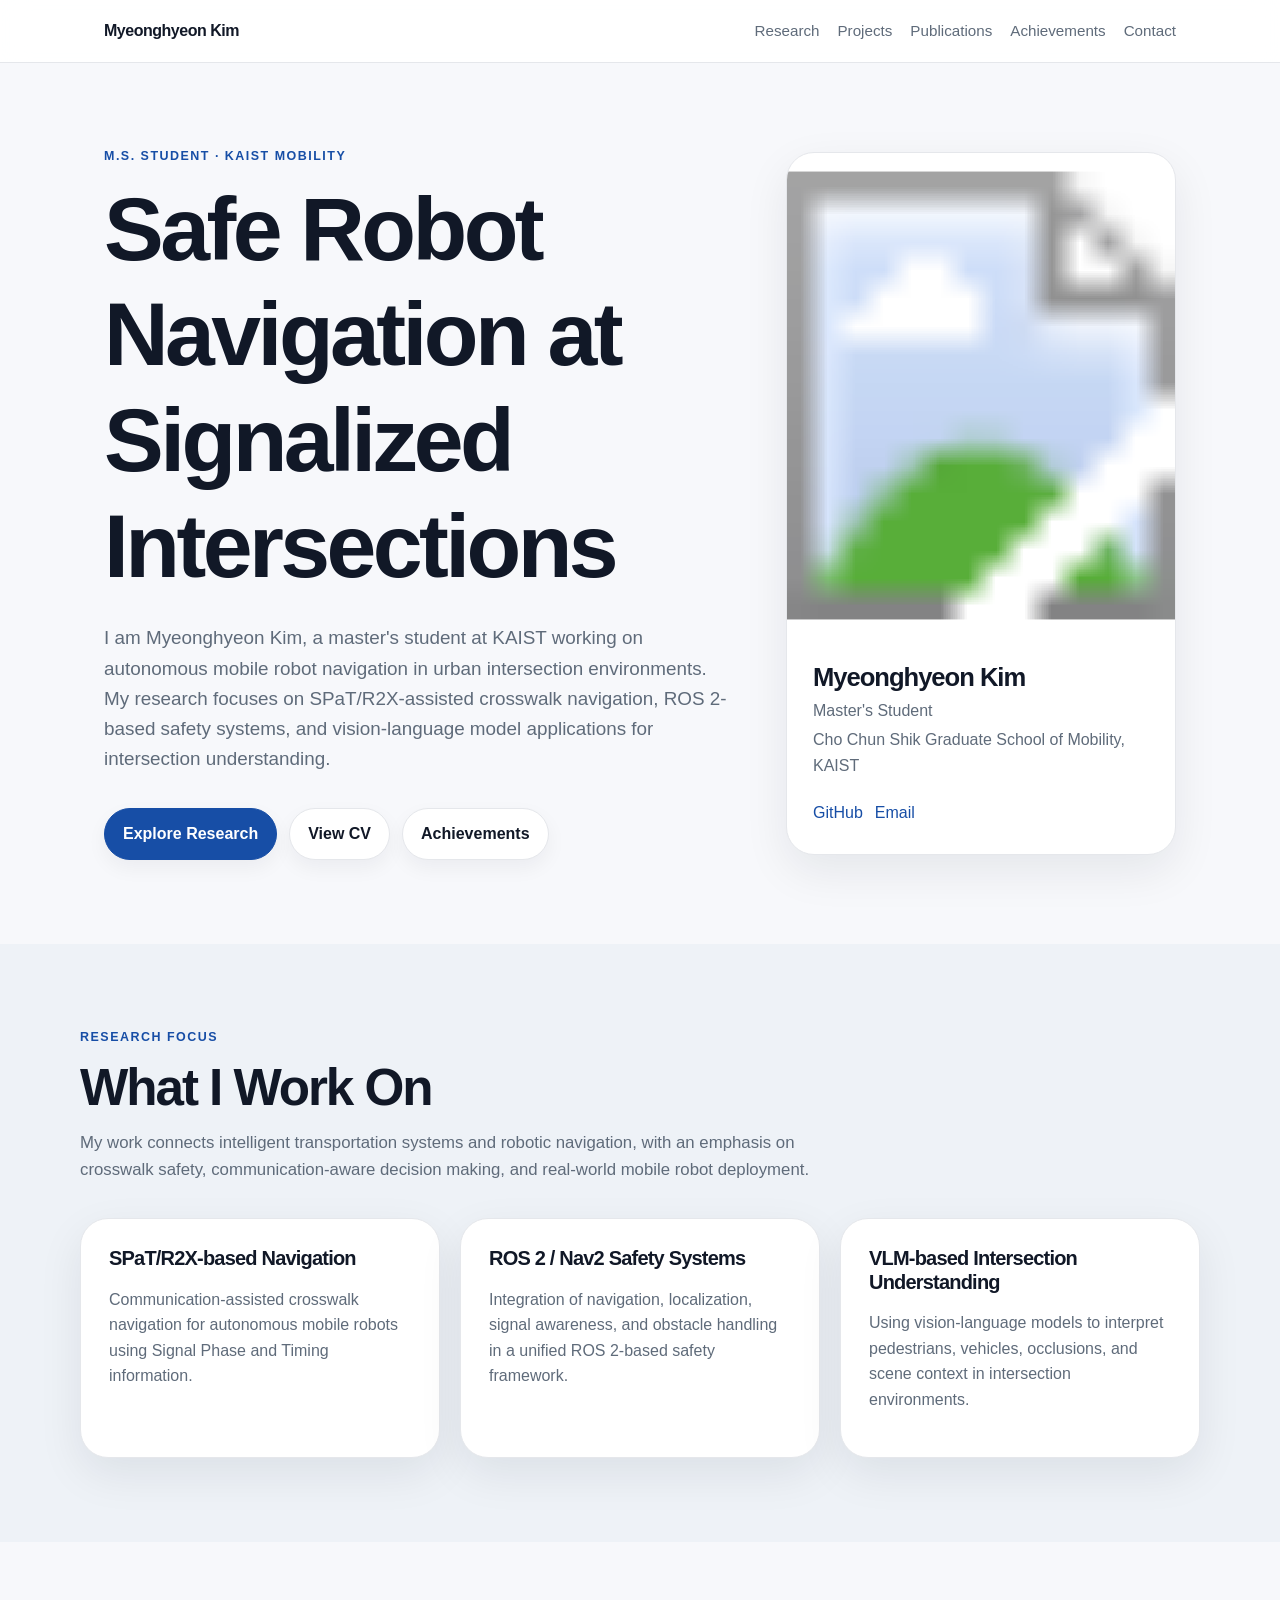
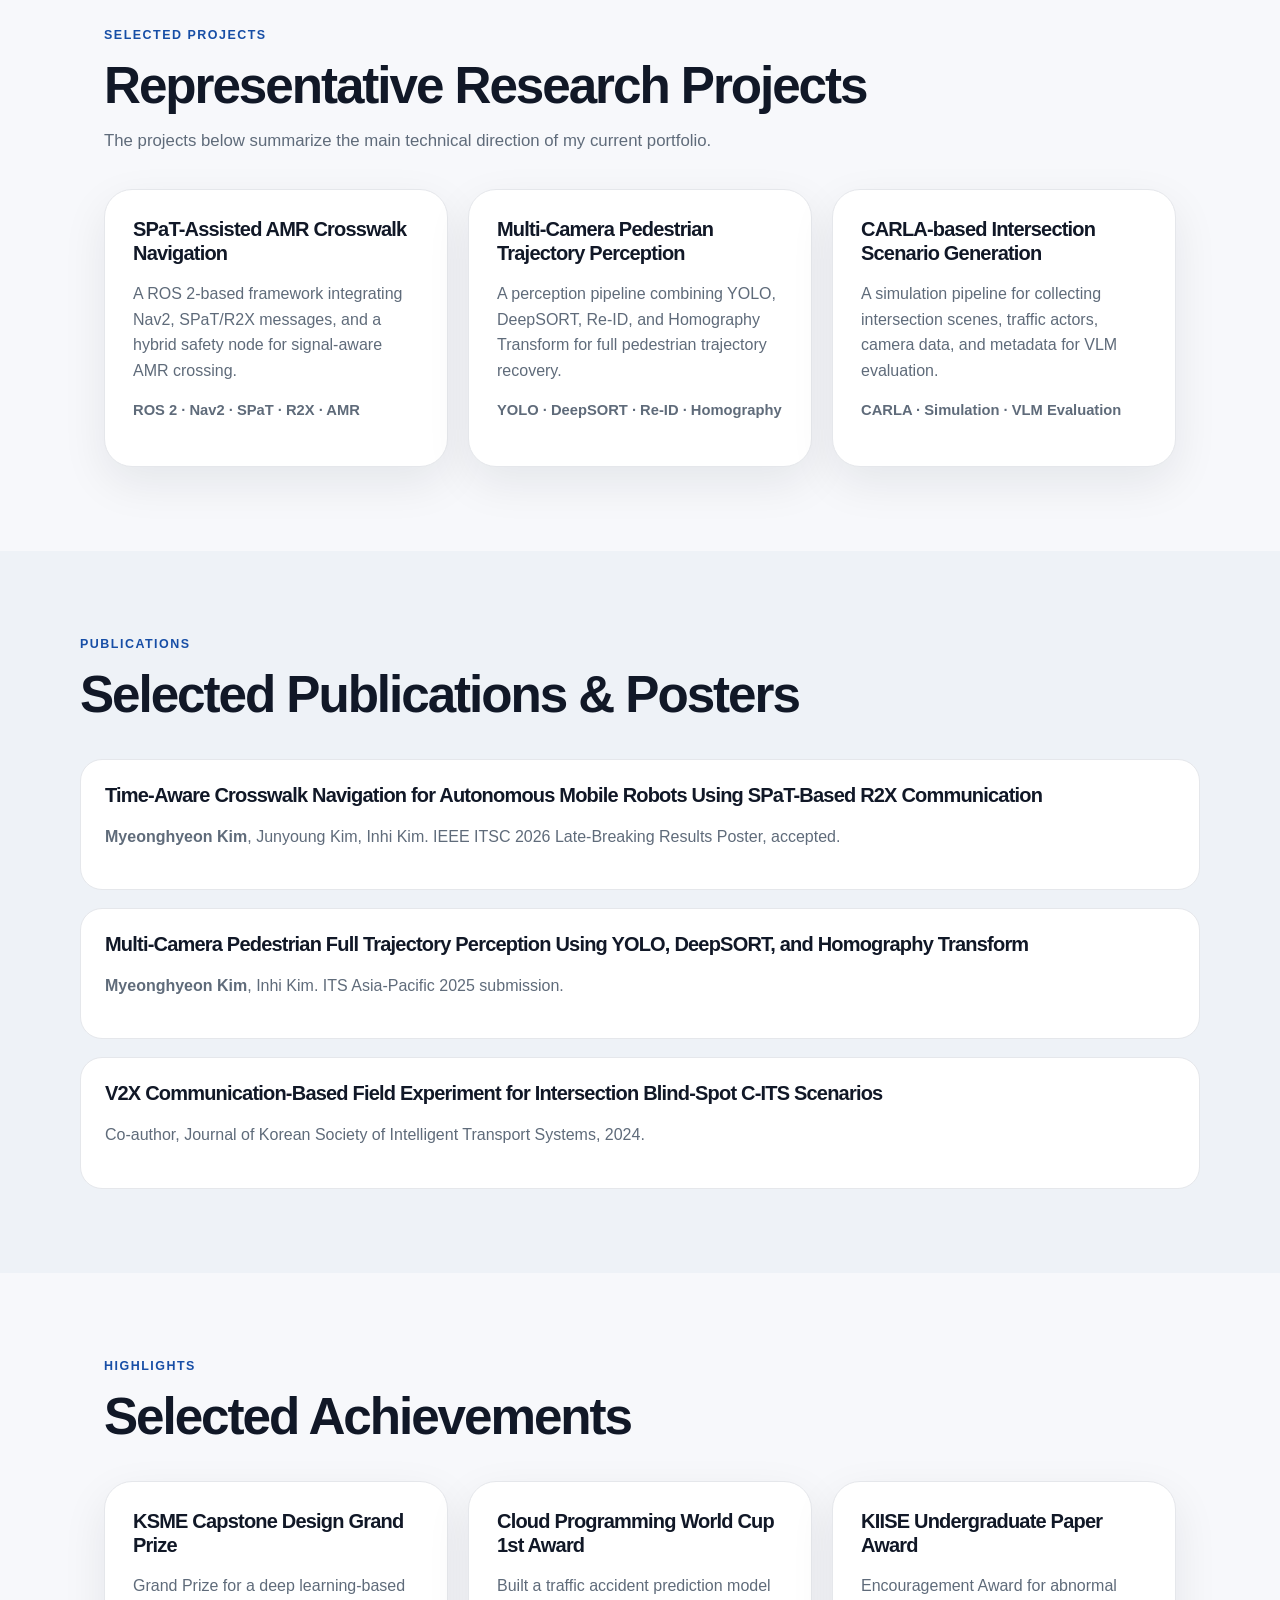
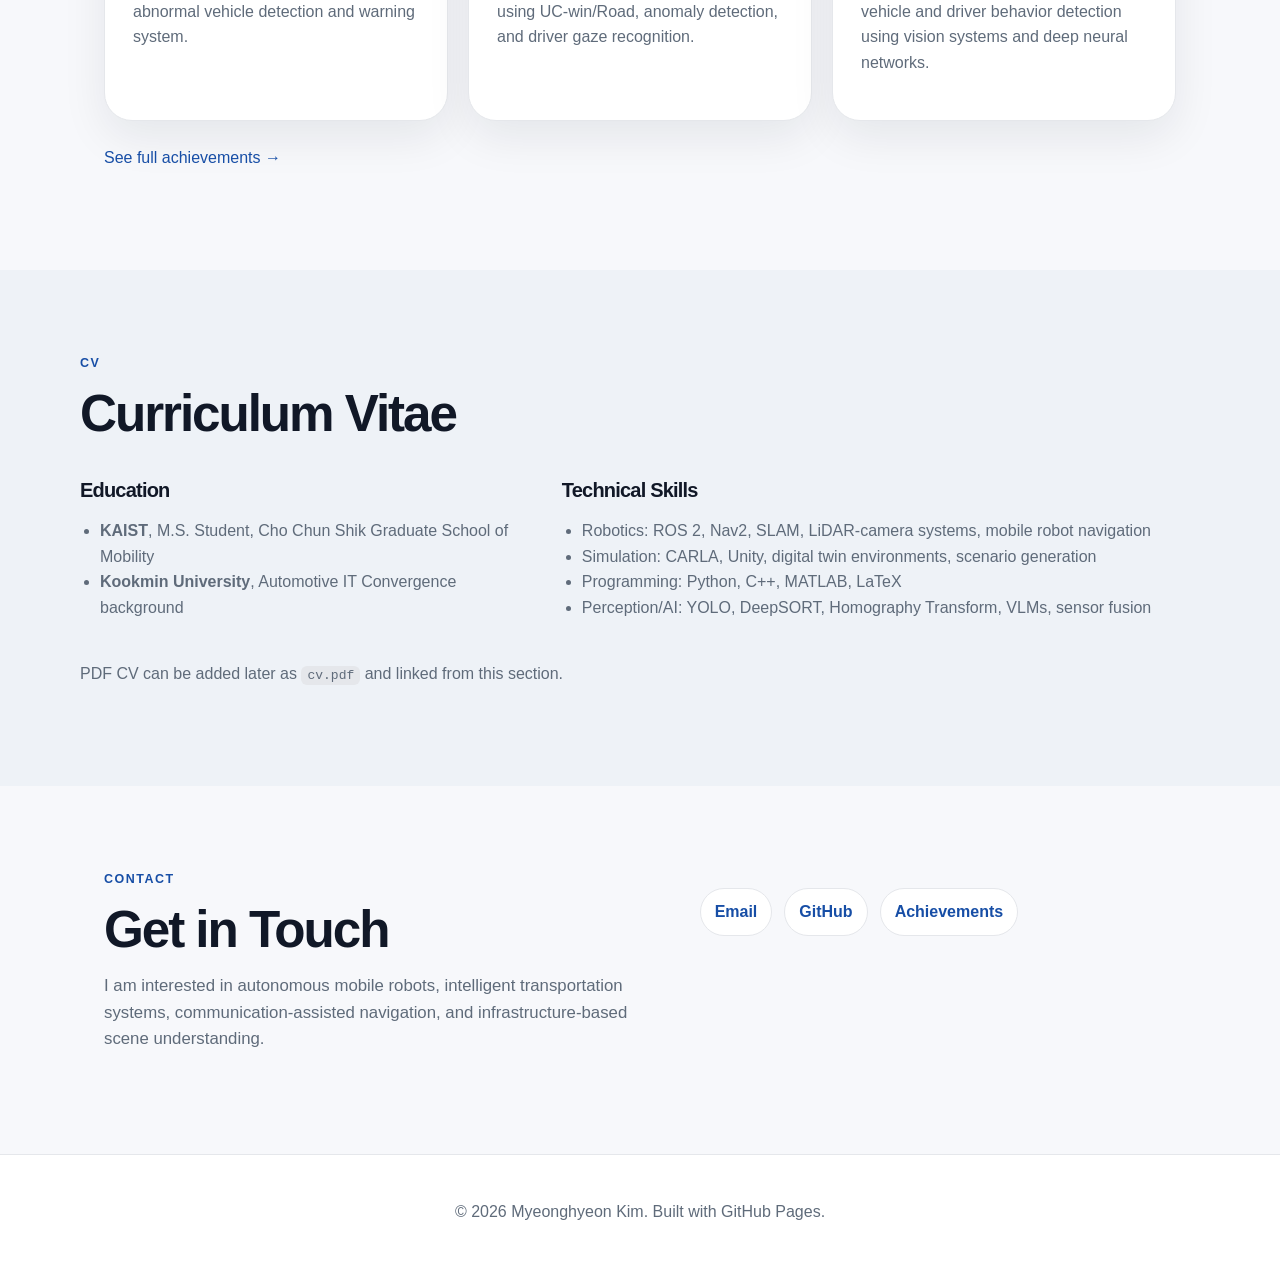
==== index.html @ 3e780c93 "Refine homepage readability and add profile photo" ====
<!DOCTYPE html>
<html lang="en">
<head>
  <meta charset="UTF-8" />
  <meta name="viewport" content="width=device-width, initial-scale=1.0" />
  <meta name="description" content="Myeonghyeon Kim - Academic CV and research portfolio" />
  <title>Myeonghyeon Kim | Academic Portfolio</title>
  <link rel="stylesheet" href="styles.css" />
  <style>
    .hero { grid-template-columns: minmax(0, 1.15fr) 390px; gap: 56px; min-height: 78vh; }
    .hero h1 { max-width: 780px; font-size: clamp(3.1rem, 7vw, 5.6rem); }
    .hero .lead { max-width: 690px; font-size: 1.18rem; }
    .profile-photo-card { overflow: hidden; padding: 0; }
    .profile-photo { width: 100%; aspect-ratio: 4 / 5; object-fit: cover; display: block; }
    .profile-caption { padding: 24px 26px 28px; }
    .profile-caption h2 { margin: 0 0 6px; font-size: 1.6rem; }
    .profile-caption p { margin: 4px 0; color: var(--muted); }
    .section-intro { max-width: 760px; color: var(--muted); font-size: 1.05rem; margin-top: 12px; }
    .project-grid { grid-template-columns: repeat(3, 1fr); }
    .publication.compact-publication { box-shadow: none; border-radius: 22px; padding: 24px; }
    .contact-panel { display: grid; grid-template-columns: 1.2fr 1fr; gap: 24px; align-items: start; }
    .contact-links { display: flex; gap: 12px; flex-wrap: wrap; margin-top: 18px; }
    .contact-links a { border: 1px solid var(--line); border-radius: 999px; padding: 10px 14px; background: var(--surface); font-weight: 700; }
    @media (max-width: 960px) { .hero, .contact-panel, .project-grid { grid-template-columns: 1fr; } .profile-photo-card { max-width: 460px; } }
  </style>
</head>
<body>
  <header class="site-header">
    <nav class="nav">
      <a class="brand" href="#top">Myeonghyeon Kim</a>
      <div class="nav-links">
        <a href="#research">Research</a>
        <a href="#projects">Projects</a>
        <a href="#publications">Publications</a>
        <a href="achievements.html">Achievements</a>
        <a href="#contact">Contact</a>
      </div>
    </nav>
  </header>

  <main id="top">
    <section class="hero section">
      <div class="hero-content">
        <p class="eyebrow">M.S. Student · KAIST Mobility</p>
        <h1>Safe Robot Navigation at Signalized Intersections</h1>
        <p class="lead">
          I am Myeonghyeon Kim, a master's student at KAIST working on autonomous mobile robot navigation
          in urban intersection environments. My research focuses on SPaT/R2X-assisted crosswalk navigation,
          ROS 2-based safety systems, and vision-language model applications for intersection understanding.
        </p>
        <div class="hero-actions">
          <a class="button primary" href="#projects">Explore Research</a>
          <a class="button" href="#cv">View CV</a>
          <a class="button" href="achievements.html">Achievements</a>
        </div>
      </div>

      <aside class="profile-card profile-photo-card">
        <img class="profile-photo" src="assets/profile.svg" alt="Myeonghyeon Kim profile photo" />
        <div class="profile-caption">
          <h2>Myeonghyeon Kim</h2>
          <p>Master's Student</p>
          <p>Cho Chun Shik Graduate School of Mobility, KAIST</p>
          <div class="profile-links">
            <a href="https://github.com/tkmh0727-rgb">GitHub</a>
            <a href="mailto:tkmh0727@gmail.com">Email</a>
          </div>
        </div>
      </aside>
    </section>

    <section id="research" class="section muted">
      <div class="section-heading">
        <p class="eyebrow">Research Focus</p>
        <h2>What I Work On</h2>
        <p class="section-intro">
          My work connects intelligent transportation systems and robotic navigation, with an emphasis on
          crosswalk safety, communication-aware decision making, and real-world mobile robot deployment.
        </p>
      </div>
      <div class="grid three">
        <article class="card">
          <h3>SPaT/R2X-based Navigation</h3>
          <p>Communication-assisted crosswalk navigation for autonomous mobile robots using Signal Phase and Timing information.</p>
        </article>
        <article class="card">
          <h3>ROS 2 / Nav2 Safety Systems</h3>
          <p>Integration of navigation, localization, signal awareness, and obstacle handling in a unified ROS 2-based safety framework.</p>
        </article>
        <article class="card">
          <h3>VLM-based Intersection Understanding</h3>
          <p>Using vision-language models to interpret pedestrians, vehicles, occlusions, and scene context in intersection environments.</p>
        </article>
      </div>
    </section>

    <section id="projects" class="section">
      <div class="section-heading">
        <p class="eyebrow">Selected Projects</p>
        <h2>Representative Research Projects</h2>
        <p class="section-intro">The projects below summarize the main technical direction of my current portfolio.</p>
      </div>
      <div class="grid project-grid">
        <article class="card project">
          <h3>SPaT-Assisted AMR Crosswalk Navigation</h3>
          <p>A ROS 2-based framework integrating Nav2, SPaT/R2X messages, and a hybrid safety node for signal-aware AMR crossing.</p>
          <p class="meta">ROS 2 · Nav2 · SPaT · R2X · AMR</p>
        </article>
        <article class="card project">
          <h3>Multi-Camera Pedestrian Trajectory Perception</h3>
          <p>A perception pipeline combining YOLO, DeepSORT, Re-ID, and Homography Transform for full pedestrian trajectory recovery.</p>
          <p class="meta">YOLO · DeepSORT · Re-ID · Homography</p>
        </article>
        <article class="card project">
          <h3>CARLA-based Intersection Scenario Generation</h3>
          <p>A simulation pipeline for collecting intersection scenes, traffic actors, camera data, and metadata for VLM evaluation.</p>
          <p class="meta">CARLA · Simulation · VLM Evaluation</p>
        </article>
      </div>
    </section>

    <section id="publications" class="section muted">
      <div class="section-heading">
        <p class="eyebrow">Publications</p>
        <h2>Selected Publications & Posters</h2>
      </div>
      <div class="publication-list">
        <article class="publication compact-publication">
          <h3>Time-Aware Crosswalk Navigation for Autonomous Mobile Robots Using SPaT-Based R2X Communication</h3>
          <p><strong>Myeonghyeon Kim</strong>, Junyoung Kim, Inhi Kim. IEEE ITSC 2026 Late-Breaking Results Poster, accepted.</p>
        </article>
        <article class="publication compact-publication">
          <h3>Multi-Camera Pedestrian Full Trajectory Perception Using YOLO, DeepSORT, and Homography Transform</h3>
          <p><strong>Myeonghyeon Kim</strong>, Inhi Kim. ITS Asia-Pacific 2025 submission.</p>
        </article>
        <article class="publication compact-publication">
          <h3>V2X Communication-Based Field Experiment for Intersection Blind-Spot C-ITS Scenarios</h3>
          <p>Co-author, Journal of Korean Society of Intelligent Transport Systems, 2024.</p>
        </article>
      </div>
    </section>

    <section class="section">
      <div class="section-heading">
        <p class="eyebrow">Highlights</p>
        <h2>Selected Achievements</h2>
      </div>
      <div class="grid three">
        <article class="card"><h3>KSME Capstone Design Grand Prize</h3><p>Grand Prize for a deep learning-based abnormal vehicle detection and warning system.</p></article>
        <article class="card"><h3>Cloud Programming World Cup 1st Award</h3><p>Built a traffic accident prediction model using UC-win/Road, anomaly detection, and driver gaze recognition.</p></article>
        <article class="card"><h3>KIISE Undergraduate Paper Award</h3><p>Encouragement Award for abnormal vehicle and driver behavior detection using vision systems and deep neural networks.</p></article>
      </div>
      <p class="note"><a href="achievements.html">See full achievements →</a></p>
    </section>

    <section id="cv" class="section muted">
      <div class="section-heading">
        <p class="eyebrow">CV</p>
        <h2>Curriculum Vitae</h2>
      </div>
      <div class="cv-grid">
        <div>
          <h3>Education</h3>
          <ul>
            <li><strong>KAIST</strong>, M.S. Student, Cho Chun Shik Graduate School of Mobility</li>
            <li><strong>Kookmin University</strong>, Automotive IT Convergence background</li>
          </ul>
        </div>
        <div>
          <h3>Technical Skills</h3>
          <ul>
            <li>Robotics: ROS 2, Nav2, SLAM, LiDAR-camera systems, mobile robot navigation</li>
            <li>Simulation: CARLA, Unity, digital twin environments, scenario generation</li>
            <li>Programming: Python, C++, MATLAB, LaTeX</li>
            <li>Perception/AI: YOLO, DeepSORT, Homography Transform, VLMs, sensor fusion</li>
          </ul>
        </div>
      </div>
      <p class="note">PDF CV can be added later as <code>cv.pdf</code> and linked from this section.</p>
    </section>

    <section id="contact" class="section">
      <div class="contact-panel">
        <div>
          <p class="eyebrow">Contact</p>
          <h2>Get in Touch</h2>
          <p class="section-intro">I am interested in autonomous mobile robots, intelligent transportation systems, communication-assisted navigation, and infrastructure-based scene understanding.</p>
        </div>
        <div class="contact-links">
          <a href="mailto:tkmh0727@gmail.com">Email</a>
          <a href="https://github.com/tkmh0727-rgb">GitHub</a>
          <a href="achievements.html">Achievements</a>
        </div>
      </div>
    </section>
  </main>

  <footer class="footer"><p>© 2026 Myeonghyeon Kim. Built with GitHub Pages.</p></footer>
</body>
</html>
---- styles.css ----
:root {
  --bg: #f7f8fb;
  --surface: #ffffff;
  --text: #111827;
  --muted: #5f6b7a;
  --line: #e5e7eb;
  --accent: #174ea6;
  --accent-soft: #e8f0fe;
  --shadow: 0 16px 45px rgba(17, 24, 39, 0.08);
}

* {
  box-sizing: border-box;
}

html {
  scroll-behavior: smooth;
}

body {
  margin: 0;
  font-family: Inter, -apple-system, BlinkMacSystemFont, "Segoe UI", sans-serif;
  line-height: 1.6;
  color: var(--text);
  background: var(--bg);
}

a {
  color: var(--accent);
  text-decoration: none;
}

a:hover {
  text-decoration: underline;
}

.site-header {
  position: sticky;
  top: 0;
  z-index: 10;
  background: rgba(255, 255, 255, 0.9);
  backdrop-filter: blur(14px);
  border-bottom: 1px solid var(--line);
}

.nav {
  max-width: 1120px;
  margin: 0 auto;
  padding: 18px 24px;
  display: flex;
  align-items: center;
  justify-content: space-between;
  gap: 24px;
}

.brand {
  font-weight: 800;
  color: var(--text);
  letter-spacing: -0.03em;
}

.nav-links {
  display: flex;
  gap: 18px;
  font-size: 0.95rem;
}

.nav-links a {
  color: var(--muted);
}

.section {
  max-width: 1120px;
  margin: 0 auto;
  padding: 84px 24px;
}

.section.compact {
  padding-top: 32px;
  padding-bottom: 32px;
}

.hero {
  display: grid;
  grid-template-columns: minmax(0, 1.5fr) 360px;
  gap: 48px;
  align-items: center;
  min-height: 72vh;
}

.page-hero {
  min-height: 48vh;
}

.eyebrow {
  margin: 0 0 10px;
  color: var(--accent);
  font-weight: 800;
  text-transform: uppercase;
  font-size: 0.78rem;
  letter-spacing: 0.12em;
}

h1,
h2,
h3 {
  line-height: 1.18;
  letter-spacing: -0.04em;
}

h1 {
  margin: 0;
  font-size: clamp(2.65rem, 7vw, 5.4rem);
}

h2 {
  margin: 0;
  font-size: clamp(2rem, 4vw, 3.2rem);
}

h3 {
  margin: 0 0 12px;
  font-size: 1.25rem;
}

.lead {
  max-width: 760px;
  font-size: 1.22rem;
  color: var(--muted);
  margin: 24px 0 0;
}

.hero-actions {
  display: flex;
  gap: 12px;
  margin-top: 34px;
  flex-wrap: wrap;
}

.button {
  display: inline-flex;
  align-items: center;
  justify-content: center;
  padding: 12px 18px;
  border-radius: 999px;
  border: 1px solid var(--line);
  color: var(--text);
  background: var(--surface);
  font-weight: 700;
  box-shadow: 0 8px 20px rgba(17, 24, 39, 0.05);
}

.button.primary {
  background: var(--accent);
  color: #ffffff;
  border-color: var(--accent);
}

.profile-card,
.card,
.publication,
.stat-card {
  background: var(--surface);
  border: 1px solid var(--line);
  border-radius: 28px;
  box-shadow: var(--shadow);
}

.profile-card {
  padding: 32px;
}

.avatar {
  width: 92px;
  height: 92px;
  border-radius: 50%;
  display: grid;
  place-items: center;
  background: var(--accent-soft);
  color: var(--accent);
  font-weight: 900;
  font-size: 1.8rem;
  margin-bottom: 24px;
}

.profile-card h2 {
  font-size: 1.7rem;
  margin-bottom: 8px;
}

.profile-card p {
  margin: 6px 0;
  color: var(--muted);
}

.profile-links {
  display: flex;
  gap: 12px;
  margin-top: 22px;
}

.section-heading {
  margin-bottom: 34px;
}

.grid {
  display: grid;
  gap: 20px;
}

.grid.three {
  grid-template-columns: repeat(3, 1fr);
}

.grid.two {
  grid-template-columns: repeat(2, 1fr);
}

.card {
  padding: 28px;
}

.card p,
.publication p,
.cv-grid li,
.contact p,
.timeline-item p,
.stat-card span {
  color: var(--muted);
}

.muted {
  max-width: none;
  background: #eef2f7;
}

.muted > * {
  max-width: 1120px;
  margin-left: auto;
  margin-right: auto;
}

.publication-list {
  display: grid;
  gap: 18px;
}

.publication {
  padding: 30px;
}

.tags {
  display: flex;
  flex-wrap: wrap;
  gap: 8px;
  margin-top: 18px;
}

.tags span {
  border-radius: 999px;
  background: var(--accent-soft);
  color: var(--accent);
  padding: 6px 10px;
  font-size: 0.83rem;
  font-weight: 700;
}

.meta {
  font-size: 0.92rem;
  font-weight: 700;
}

.stat-grid {
  display: grid;
  grid-template-columns: repeat(3, 1fr);
  gap: 16px;
}

.stat-grid.four {
  grid-template-columns: repeat(4, 1fr);
}

.stat-card {
  padding: 22px;
}

.stat-card strong {
  display: block;
  font-size: 1.05rem;
  margin-bottom: 6px;
}

.stat-card span {
  display: block;
  font-size: 0.95rem;
}

.timeline {
  display: grid;
  gap: 18px;
}

.timeline-item {
  display: grid;
  grid-template-columns: 140px 1fr;
  gap: 18px;
  background: var(--surface);
  border: 1px solid var(--line);
  border-radius: 24px;
  padding: 24px;
  box-shadow: var(--shadow);
}

.timeline-year {
  color: var(--accent);
  font-weight: 900;
}

.cv-grid {
  display: grid;
  grid-template-columns: 1fr 1.4fr;
  gap: 26px;
}

.cv-grid ul {
  padding-left: 20px;
}

.note {
  color: var(--muted);
  margin-top: 24px;
}

code {
  background: #e5e7eb;
  padding: 2px 6px;
  border-radius: 6px;
}

.footer {
  border-top: 1px solid var(--line);
  padding: 28px 24px;
  text-align: center;
  color: var(--muted);
  background: var(--surface);
}

@media (max-width: 960px) {
  .stat-grid,
  .stat-grid.four {
    grid-template-columns: repeat(2, 1fr);
  }
}

@media (max-width: 860px) {
  .nav {
    align-items: flex-start;
    flex-direction: column;
  }

  .nav-links {
    flex-wrap: wrap;
  }

  .hero,
  .grid.three,
  .grid.two,
  .cv-grid,
  .timeline-item {
    grid-template-columns: 1fr;
  }

  .section {
    padding: 64px 20px;
  }
}

@media (max-width: 560px) {
  .stat-grid,
  .stat-grid.four {
    grid-template-columns: 1fr;
  }
}
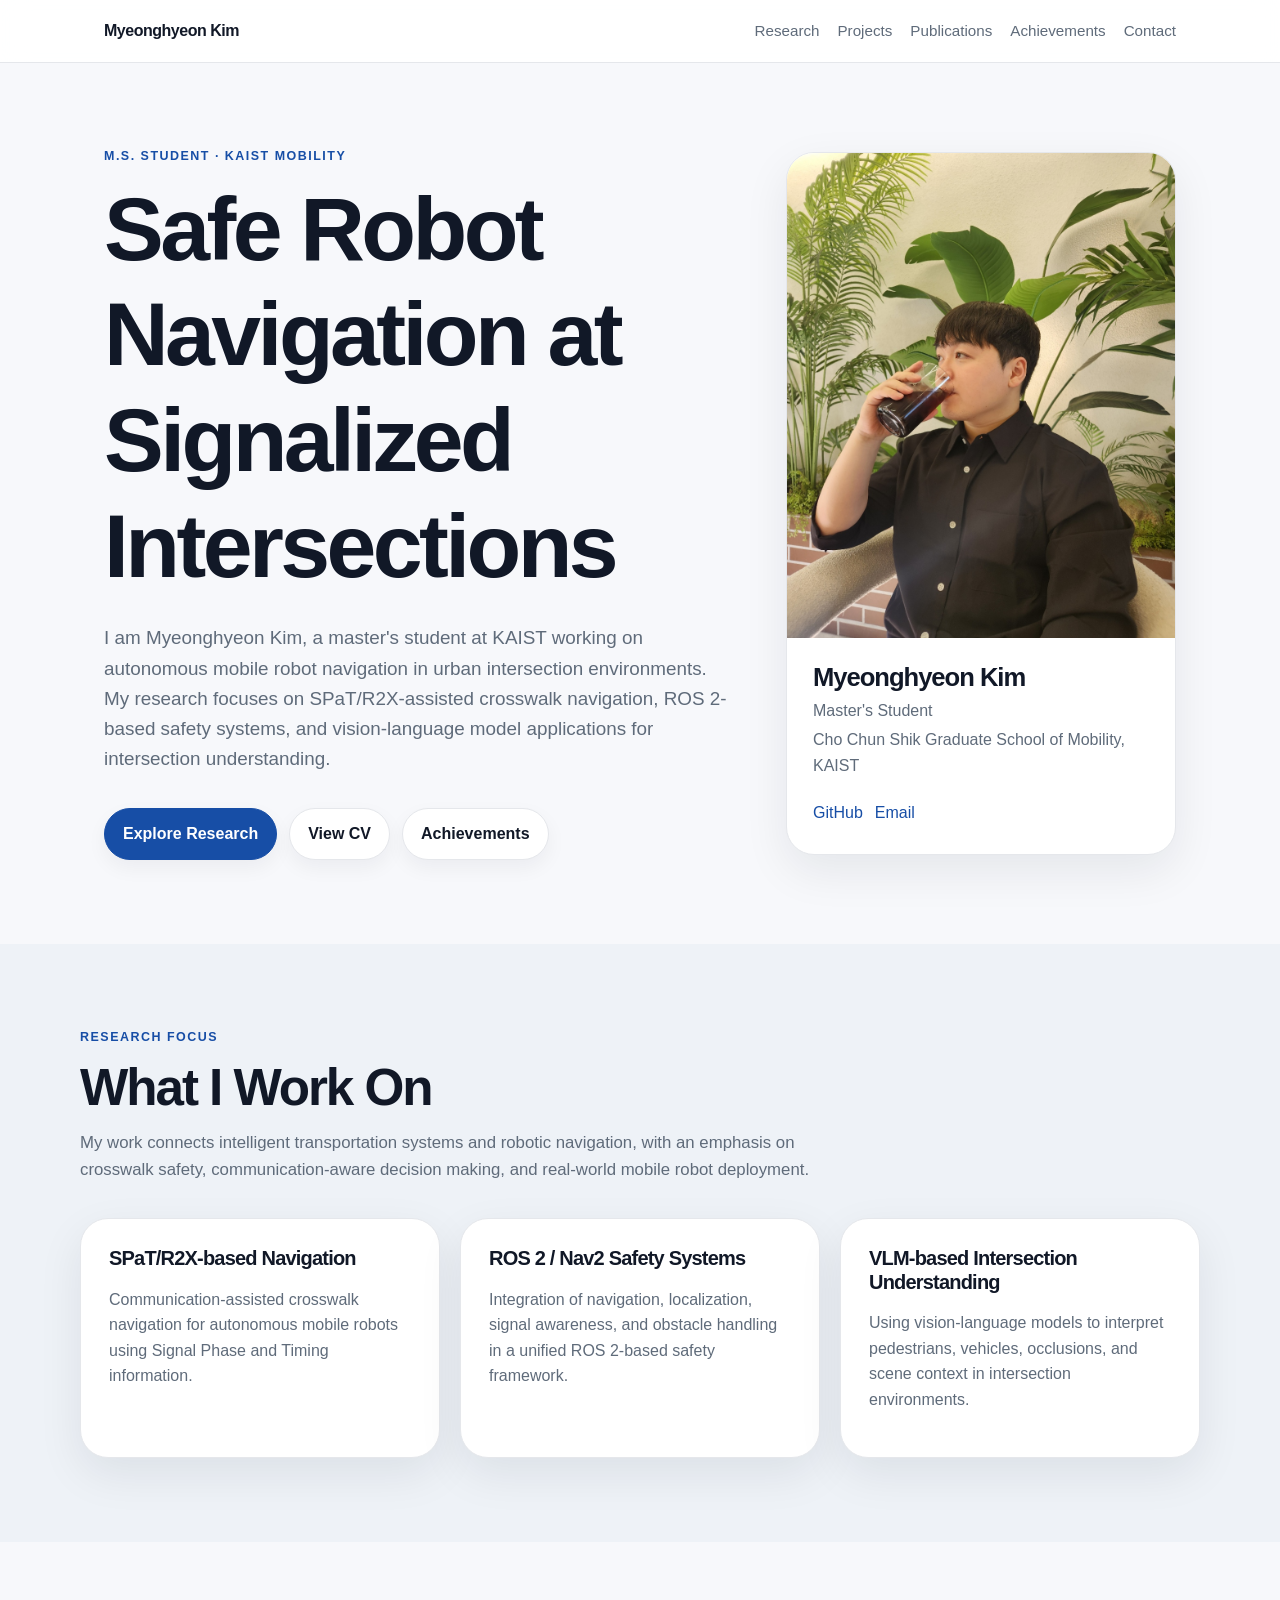
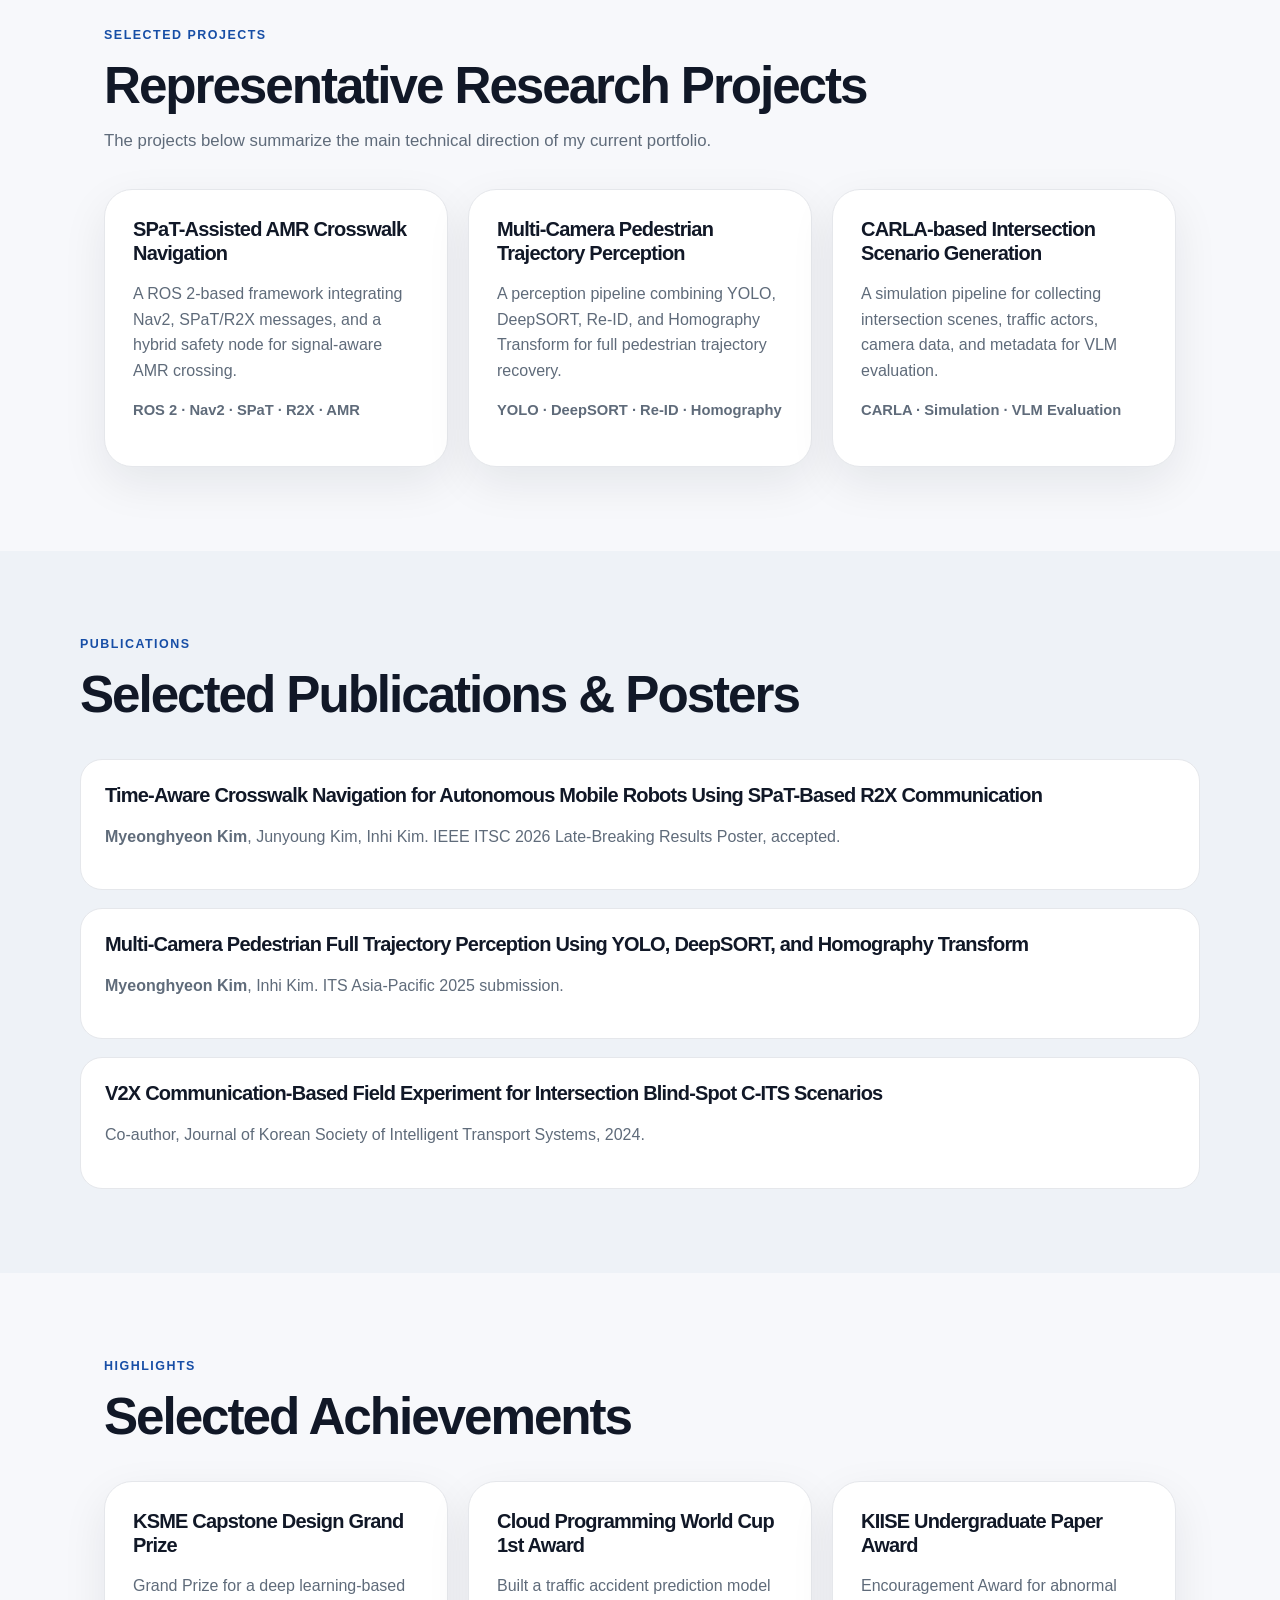
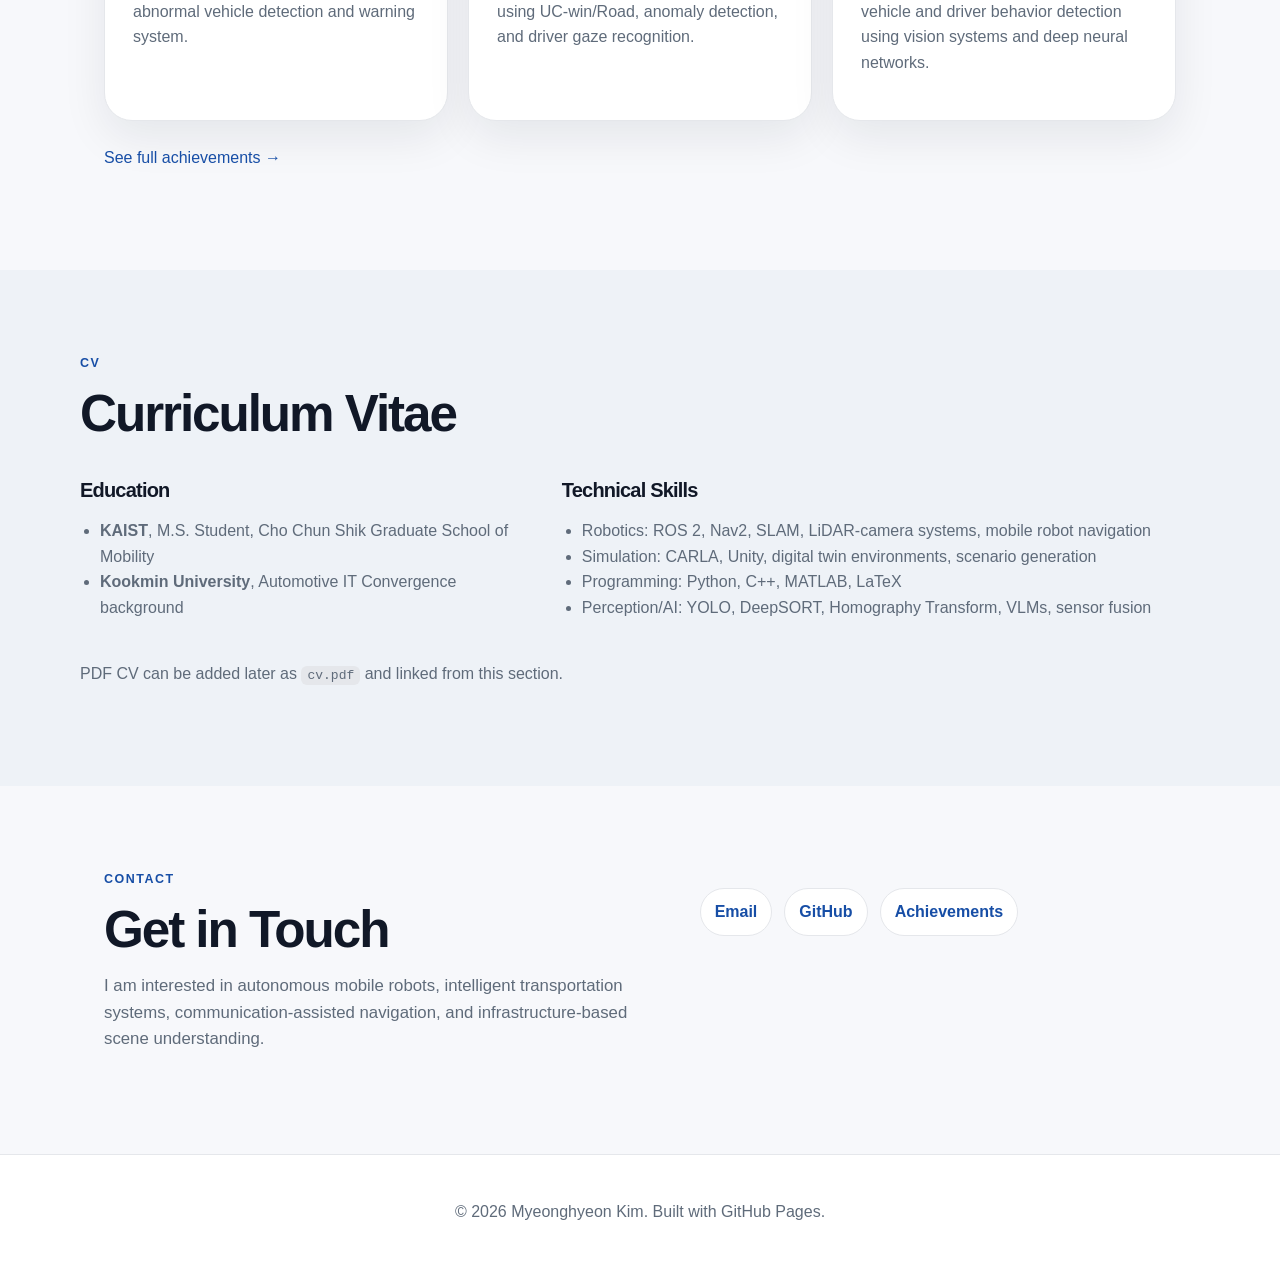
==== commit 1ab63b8d: "Use uploaded profile jpg on homepage" ====
--- a/index.html
+++ b/index.html
@@ -56,7 +56,7 @@
       </div>
 
       <aside class="profile-card profile-photo-card">
-        <img class="profile-photo" src="assets/profile.svg" alt="Myeonghyeon Kim profile photo" />
+        <img class="profile-photo" src="assets/profile.jpg" alt="Myeonghyeon Kim profile photo" />
         <div class="profile-caption">
           <h2>Myeonghyeon Kim</h2>
           <p>Master's Student</p>
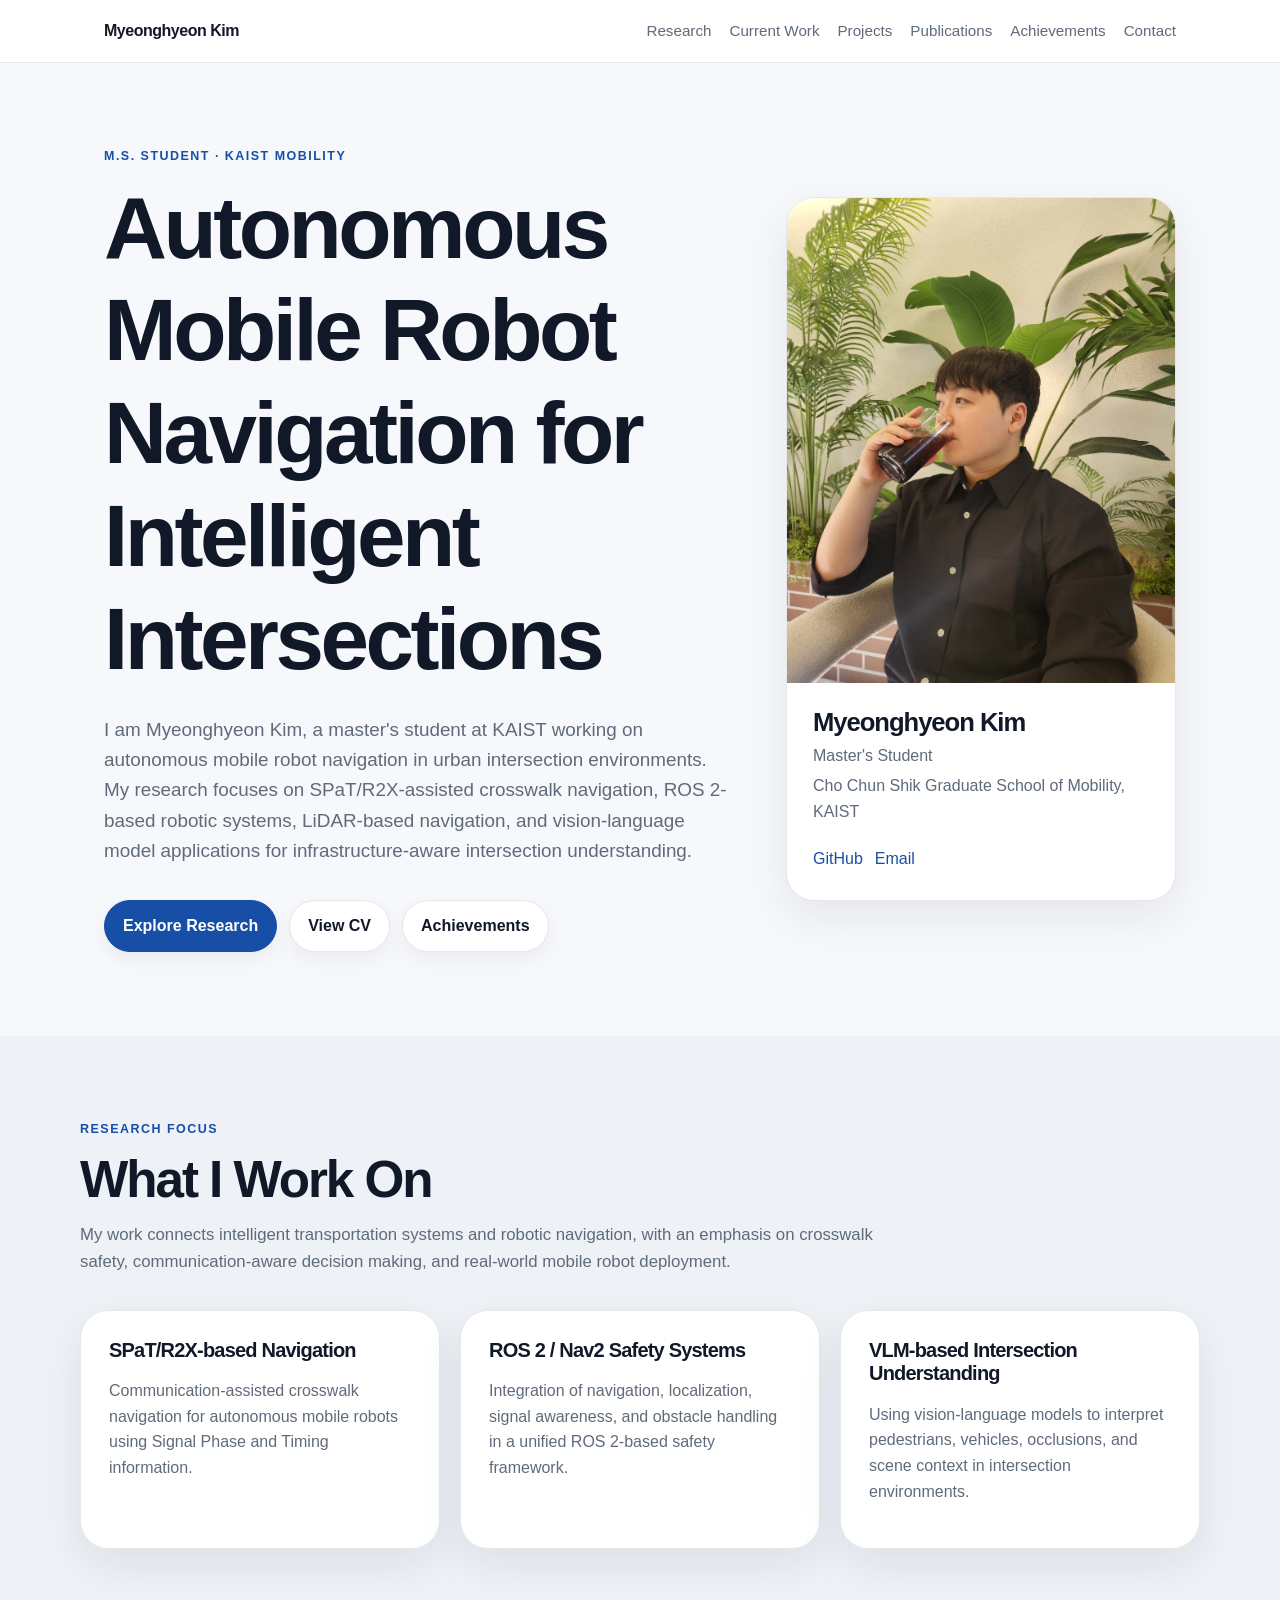
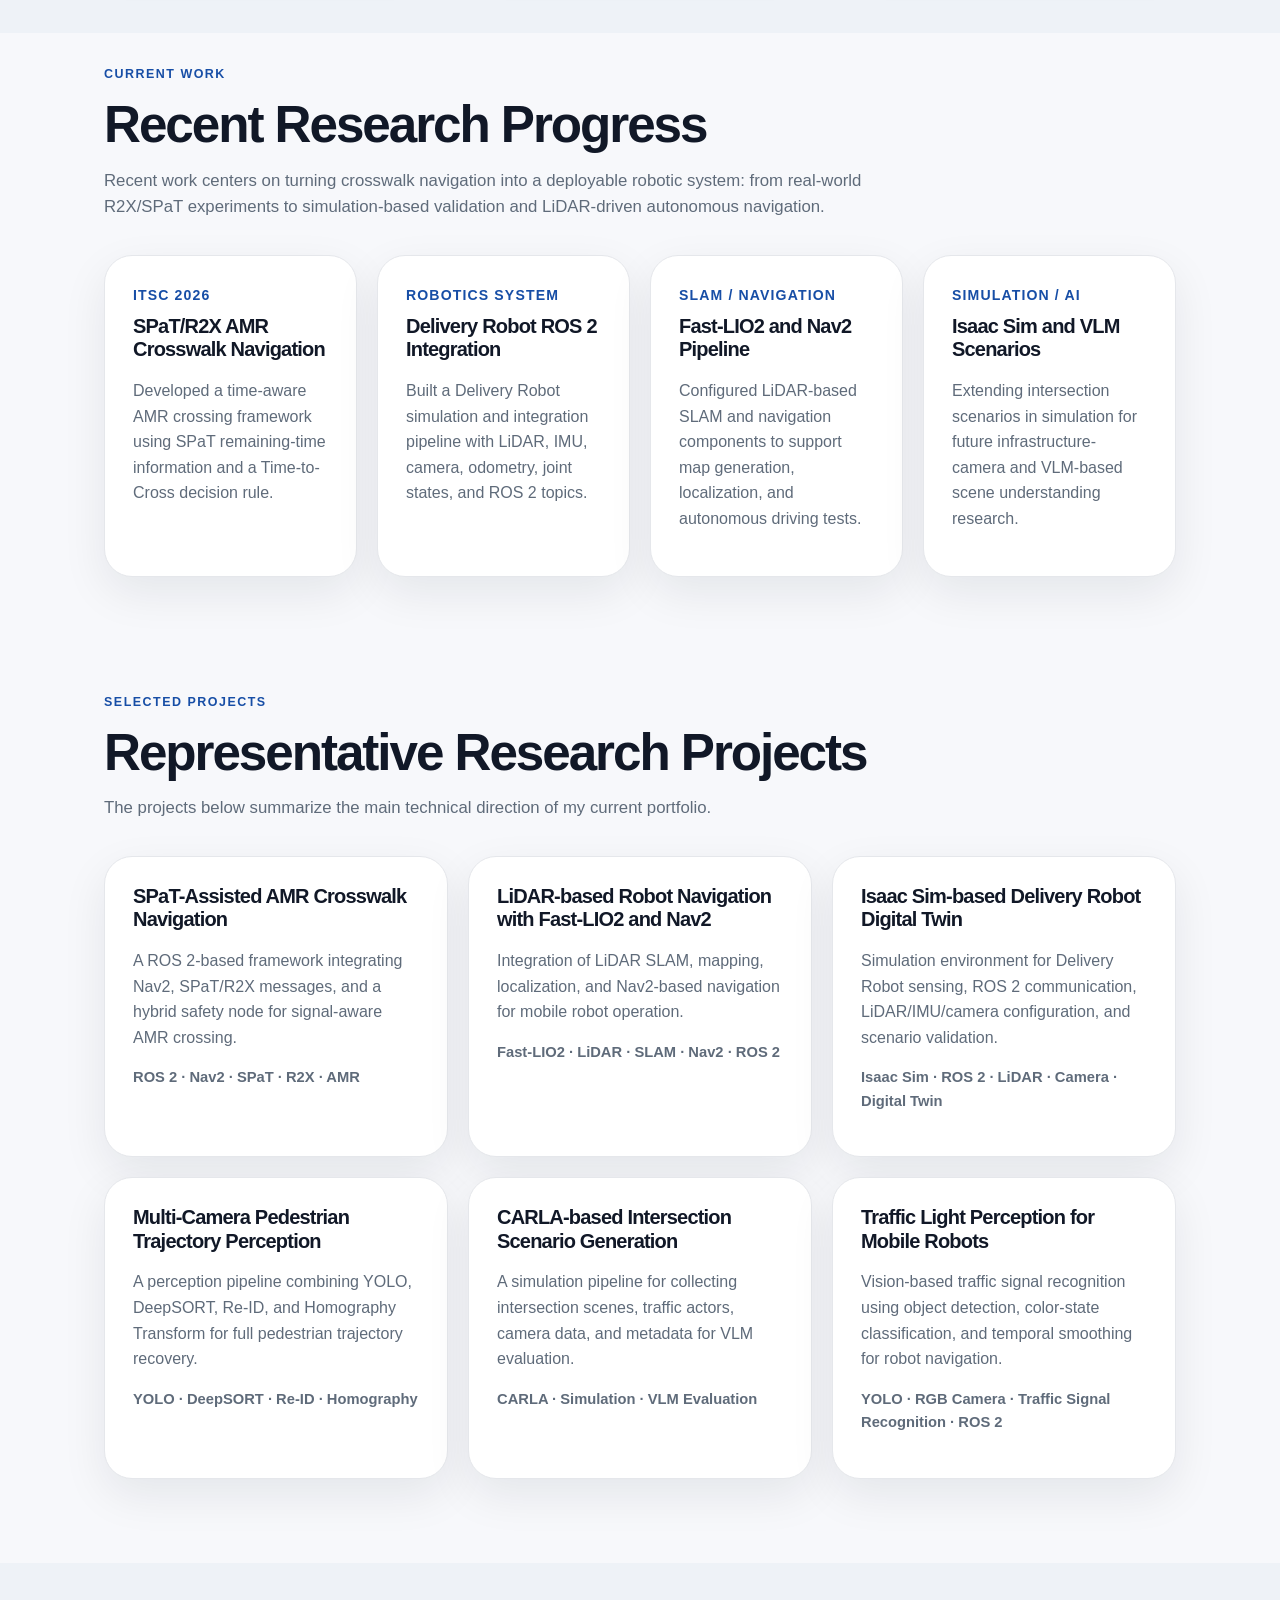
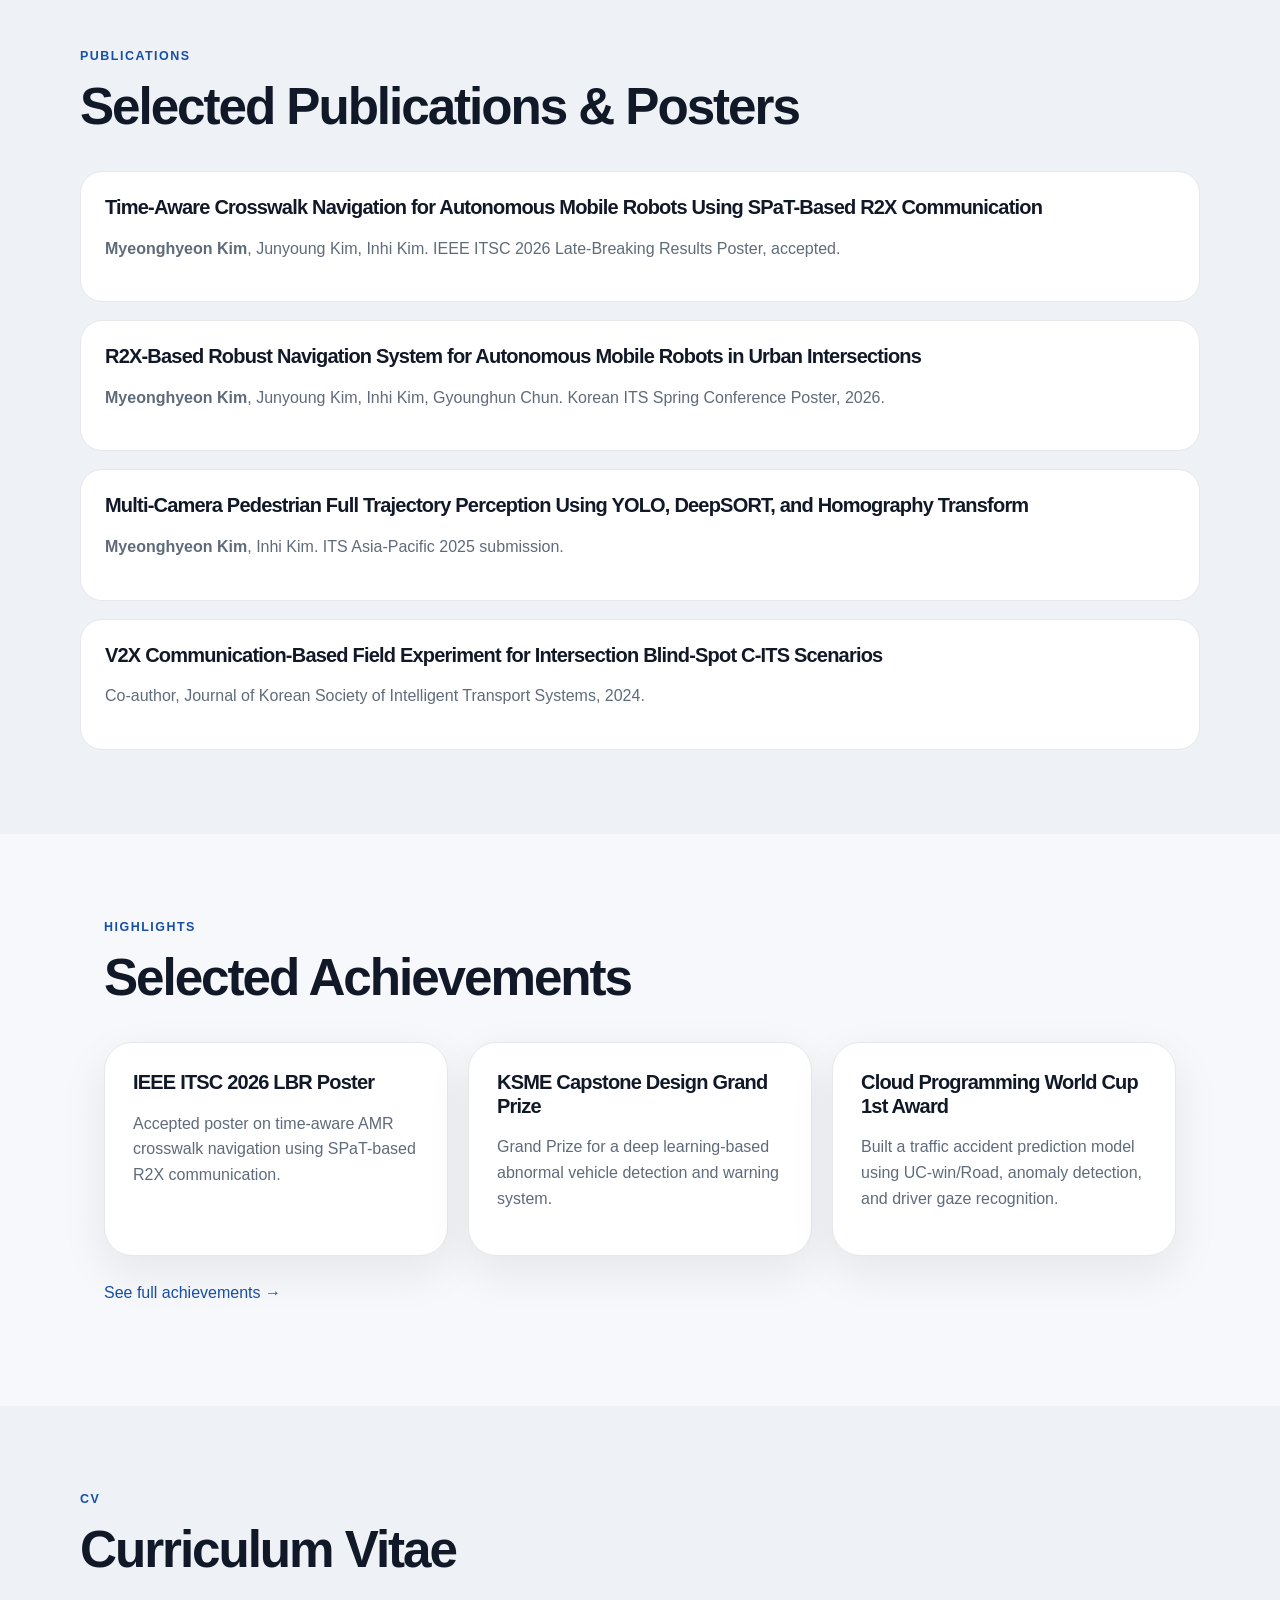
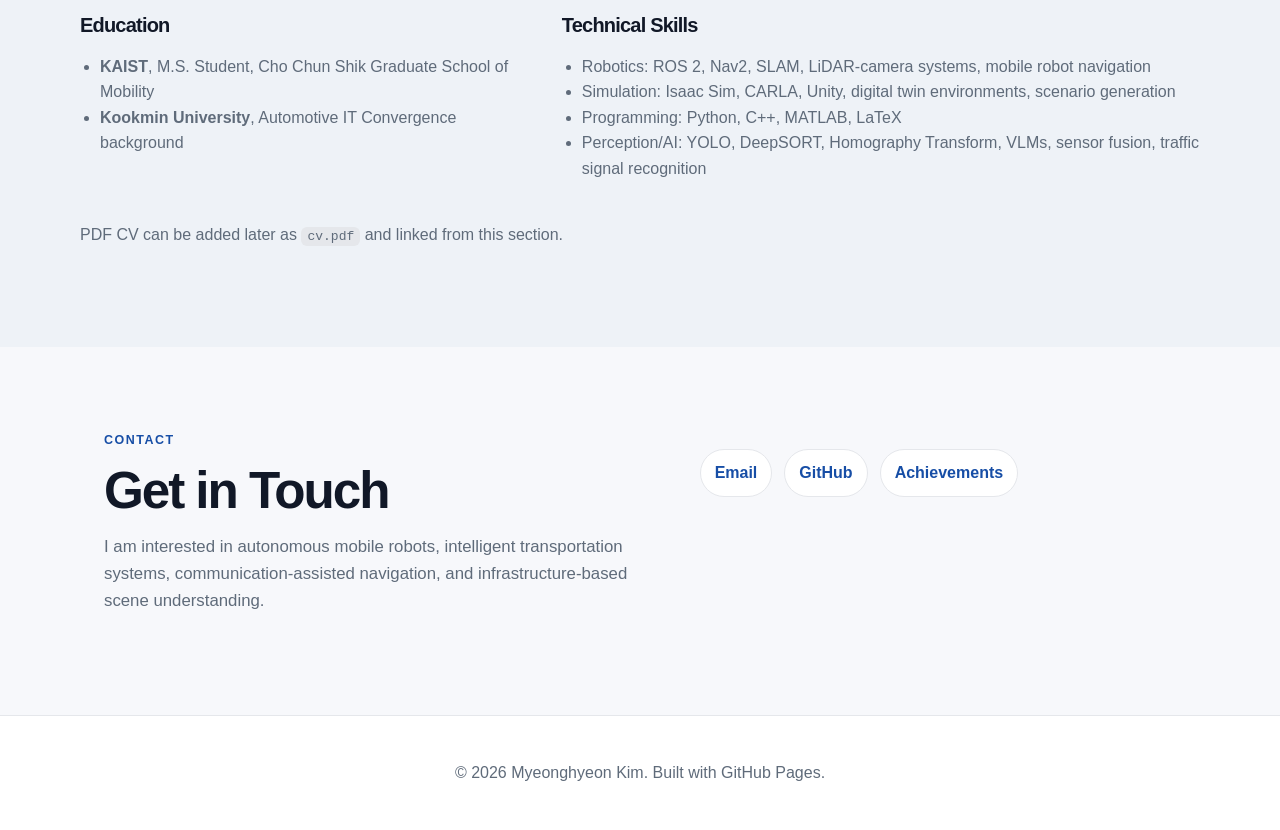
==== commit 33d8be02: "Update CV homepage with recent research progress" ====
--- a/index.html
+++ b/index.html
@@ -8,20 +8,24 @@
   <link rel="stylesheet" href="styles.css" />
   <style>
     .hero { grid-template-columns: minmax(0, 1.15fr) 390px; gap: 56px; min-height: 78vh; }
-    .hero h1 { max-width: 780px; font-size: clamp(3.1rem, 7vw, 5.6rem); }
-    .hero .lead { max-width: 690px; font-size: 1.18rem; }
+    .hero h1 { max-width: 820px; font-size: clamp(3.0rem, 7vw, 5.45rem); }
+    .hero .lead { max-width: 720px; font-size: 1.18rem; }
     .profile-photo-card { overflow: hidden; padding: 0; }
     .profile-photo { width: 100%; aspect-ratio: 4 / 5; object-fit: cover; display: block; }
     .profile-caption { padding: 24px 26px 28px; }
     .profile-caption h2 { margin: 0 0 6px; font-size: 1.6rem; }
     .profile-caption p { margin: 4px 0; color: var(--muted); }
-    .section-intro { max-width: 760px; color: var(--muted); font-size: 1.05rem; margin-top: 12px; }
+    .section-intro { max-width: 800px; color: var(--muted); font-size: 1.05rem; margin-top: 12px; }
     .project-grid { grid-template-columns: repeat(3, 1fr); }
+    .current-grid { grid-template-columns: repeat(4, 1fr); }
+    .current-card strong { display: block; color: var(--accent); margin-bottom: 8px; font-size: 0.88rem; text-transform: uppercase; letter-spacing: 0.08em; }
     .publication.compact-publication { box-shadow: none; border-radius: 22px; padding: 24px; }
     .contact-panel { display: grid; grid-template-columns: 1.2fr 1fr; gap: 24px; align-items: start; }
     .contact-links { display: flex; gap: 12px; flex-wrap: wrap; margin-top: 18px; }
     .contact-links a { border: 1px solid var(--line); border-radius: 999px; padding: 10px 14px; background: var(--surface); font-weight: 700; }
+    @media (max-width: 1060px) { .current-grid { grid-template-columns: repeat(2, 1fr); } }
     @media (max-width: 960px) { .hero, .contact-panel, .project-grid { grid-template-columns: 1fr; } .profile-photo-card { max-width: 460px; } }
+    @media (max-width: 620px) { .current-grid { grid-template-columns: 1fr; } }
   </style>
 </head>
 <body>
@@ -30,6 +34,7 @@
       <a class="brand" href="#top">Myeonghyeon Kim</a>
       <div class="nav-links">
         <a href="#research">Research</a>
+        <a href="#current">Current Work</a>
         <a href="#projects">Projects</a>
         <a href="#publications">Publications</a>
         <a href="achievements.html">Achievements</a>
@@ -42,11 +47,12 @@
     <section class="hero section">
       <div class="hero-content">
         <p class="eyebrow">M.S. Student · KAIST Mobility</p>
-        <h1>Safe Robot Navigation at Signalized Intersections</h1>
+        <h1>Autonomous Mobile Robot Navigation for Intelligent Intersections</h1>
         <p class="lead">
           I am Myeonghyeon Kim, a master's student at KAIST working on autonomous mobile robot navigation
           in urban intersection environments. My research focuses on SPaT/R2X-assisted crosswalk navigation,
-          ROS 2-based safety systems, and vision-language model applications for intersection understanding.
+          ROS 2-based robotic systems, LiDAR-based navigation, and vision-language model applications for
+          infrastructure-aware intersection understanding.
         </p>
         <div class="hero-actions">
           <a class="button primary" href="#projects">Explore Research</a>
@@ -63,7 +69,7 @@
           <p>Cho Chun Shik Graduate School of Mobility, KAIST</p>
           <div class="profile-links">
             <a href="https://github.com/tkmh0727-rgb">GitHub</a>
-            <a href="mailto:tkmh0727@gmail.com">Email</a>
+            <a href="mailto:tkmh0727@kaist.ac.kr">Email</a>
           </div>
         </div>
       </aside>
@@ -94,6 +100,39 @@
       </div>
     </section>
 
+    <section id="current" class="section compact">
+      <div class="section-heading">
+        <p class="eyebrow">Current Work</p>
+        <h2>Recent Research Progress</h2>
+        <p class="section-intro">
+          Recent work centers on turning crosswalk navigation into a deployable robotic system: from real-world R2X/SPaT experiments
+          to simulation-based validation and LiDAR-driven autonomous navigation.
+        </p>
+      </div>
+      <div class="grid current-grid">
+        <article class="card current-card">
+          <strong>ITSC 2026</strong>
+          <h3>SPaT/R2X AMR Crosswalk Navigation</h3>
+          <p>Developed a time-aware AMR crossing framework using SPaT remaining-time information and a Time-to-Cross decision rule.</p>
+        </article>
+        <article class="card current-card">
+          <strong>Robotics System</strong>
+          <h3>Delivery Robot ROS 2 Integration</h3>
+          <p>Built a Delivery Robot simulation and integration pipeline with LiDAR, IMU, camera, odometry, joint states, and ROS 2 topics.</p>
+        </article>
+        <article class="card current-card">
+          <strong>SLAM / Navigation</strong>
+          <h3>Fast-LIO2 and Nav2 Pipeline</h3>
+          <p>Configured LiDAR-based SLAM and navigation components to support map generation, localization, and autonomous driving tests.</p>
+        </article>
+        <article class="card current-card">
+          <strong>Simulation / AI</strong>
+          <h3>Isaac Sim and VLM Scenarios</h3>
+          <p>Extending intersection scenarios in simulation for future infrastructure-camera and VLM-based scene understanding research.</p>
+        </article>
+      </div>
+    </section>
+
     <section id="projects" class="section">
       <div class="section-heading">
         <p class="eyebrow">Selected Projects</p>
@@ -107,6 +146,16 @@
           <p class="meta">ROS 2 · Nav2 · SPaT · R2X · AMR</p>
         </article>
         <article class="card project">
+          <h3>LiDAR-based Robot Navigation with Fast-LIO2 and Nav2</h3>
+          <p>Integration of LiDAR SLAM, mapping, localization, and Nav2-based navigation for mobile robot operation.</p>
+          <p class="meta">Fast-LIO2 · LiDAR · SLAM · Nav2 · ROS 2</p>
+        </article>
+        <article class="card project">
+          <h3>Isaac Sim-based Delivery Robot Digital Twin</h3>
+          <p>Simulation environment for Delivery Robot sensing, ROS 2 communication, LiDAR/IMU/camera configuration, and scenario validation.</p>
+          <p class="meta">Isaac Sim · ROS 2 · LiDAR · Camera · Digital Twin</p>
+        </article>
+        <article class="card project">
           <h3>Multi-Camera Pedestrian Trajectory Perception</h3>
           <p>A perception pipeline combining YOLO, DeepSORT, Re-ID, and Homography Transform for full pedestrian trajectory recovery.</p>
           <p class="meta">YOLO · DeepSORT · Re-ID · Homography</p>
@@ -116,6 +165,11 @@
           <p>A simulation pipeline for collecting intersection scenes, traffic actors, camera data, and metadata for VLM evaluation.</p>
           <p class="meta">CARLA · Simulation · VLM Evaluation</p>
         </article>
+        <article class="card project">
+          <h3>Traffic Light Perception for Mobile Robots</h3>
+          <p>Vision-based traffic signal recognition using object detection, color-state classification, and temporal smoothing for robot navigation.</p>
+          <p class="meta">YOLO · RGB Camera · Traffic Signal Recognition · ROS 2</p>
+        </article>
       </div>
     </section>
 
@@ -130,6 +184,10 @@
           <p><strong>Myeonghyeon Kim</strong>, Junyoung Kim, Inhi Kim. IEEE ITSC 2026 Late-Breaking Results Poster, accepted.</p>
         </article>
         <article class="publication compact-publication">
+          <h3>R2X-Based Robust Navigation System for Autonomous Mobile Robots in Urban Intersections</h3>
+          <p><strong>Myeonghyeon Kim</strong>, Junyoung Kim, Inhi Kim, Gyounghun Chun. Korean ITS Spring Conference Poster, 2026.</p>
+        </article>
+        <article class="publication compact-publication">
           <h3>Multi-Camera Pedestrian Full Trajectory Perception Using YOLO, DeepSORT, and Homography Transform</h3>
           <p><strong>Myeonghyeon Kim</strong>, Inhi Kim. ITS Asia-Pacific 2025 submission.</p>
         </article>
@@ -146,9 +204,9 @@
         <h2>Selected Achievements</h2>
       </div>
       <div class="grid three">
+        <article class="card"><h3>IEEE ITSC 2026 LBR Poster</h3><p>Accepted poster on time-aware AMR crosswalk navigation using SPaT-based R2X communication.</p></article>
         <article class="card"><h3>KSME Capstone Design Grand Prize</h3><p>Grand Prize for a deep learning-based abnormal vehicle detection and warning system.</p></article>
         <article class="card"><h3>Cloud Programming World Cup 1st Award</h3><p>Built a traffic accident prediction model using UC-win/Road, anomaly detection, and driver gaze recognition.</p></article>
-        <article class="card"><h3>KIISE Undergraduate Paper Award</h3><p>Encouragement Award for abnormal vehicle and driver behavior detection using vision systems and deep neural networks.</p></article>
       </div>
       <p class="note"><a href="achievements.html">See full achievements →</a></p>
     </section>
@@ -170,9 +228,9 @@
           <h3>Technical Skills</h3>
           <ul>
             <li>Robotics: ROS 2, Nav2, SLAM, LiDAR-camera systems, mobile robot navigation</li>
-            <li>Simulation: CARLA, Unity, digital twin environments, scenario generation</li>
+            <li>Simulation: Isaac Sim, CARLA, Unity, digital twin environments, scenario generation</li>
             <li>Programming: Python, C++, MATLAB, LaTeX</li>
-            <li>Perception/AI: YOLO, DeepSORT, Homography Transform, VLMs, sensor fusion</li>
+            <li>Perception/AI: YOLO, DeepSORT, Homography Transform, VLMs, sensor fusion, traffic signal recognition</li>
           </ul>
         </div>
       </div>
@@ -187,7 +245,7 @@
           <p class="section-intro">I am interested in autonomous mobile robots, intelligent transportation systems, communication-assisted navigation, and infrastructure-based scene understanding.</p>
         </div>
         <div class="contact-links">
-          <a href="mailto:tkmh0727@gmail.com">Email</a>
+          <a href="mailto:tkmh0727@kaist.ac.kr">Email</a>
           <a href="https://github.com/tkmh0727-rgb">GitHub</a>
           <a href="achievements.html">Achievements</a>
         </div>
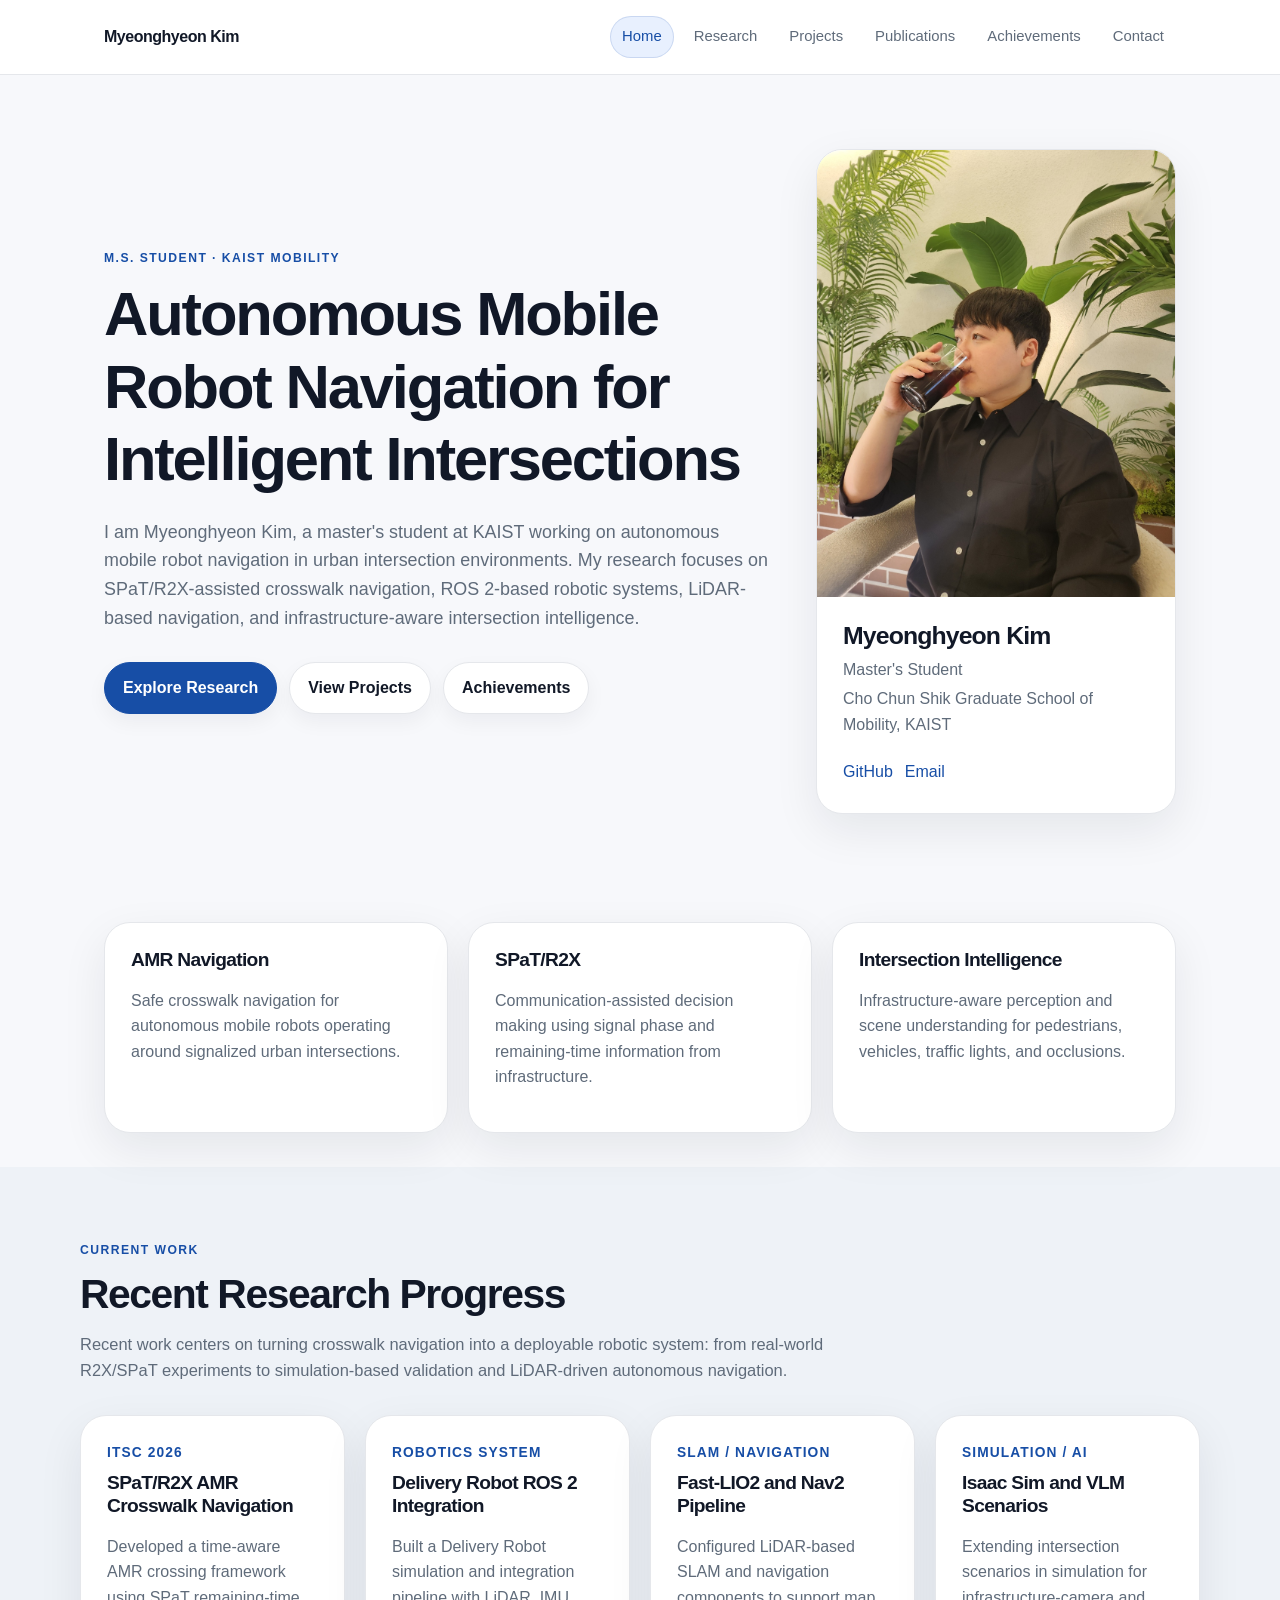
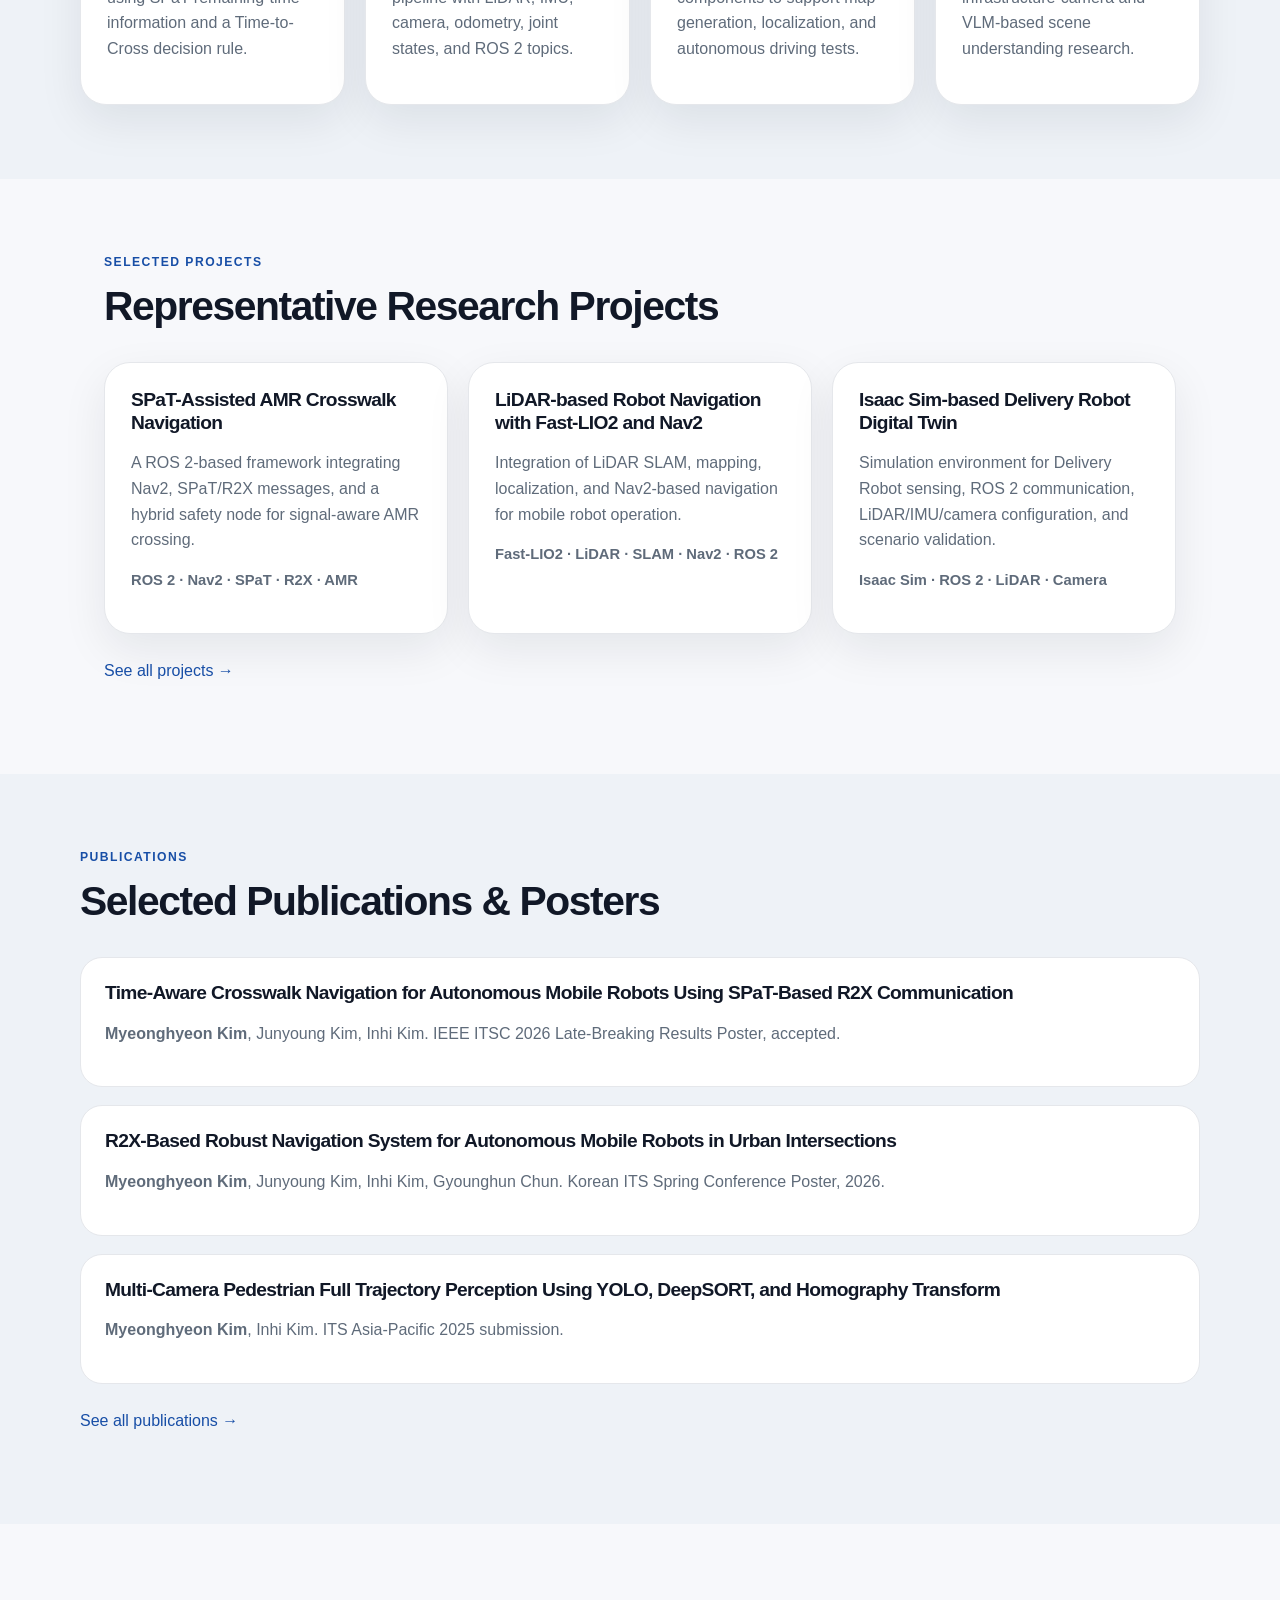
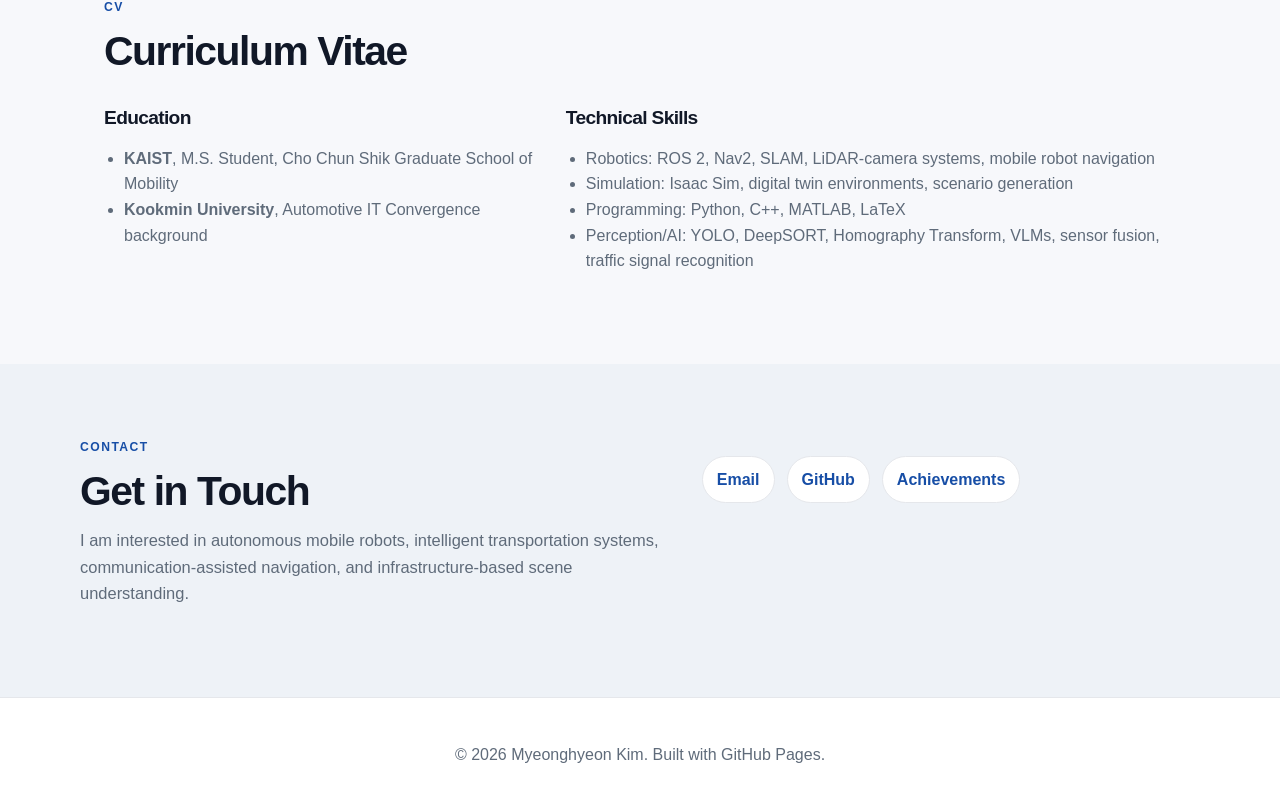
==== commit caa9efbb: "Reduce homepage title size and use page navigation tabs" ====
--- a/index.html
+++ b/index.html
@@ -6,39 +6,18 @@
   <meta name="description" content="Myeonghyeon Kim - Academic CV and research portfolio" />
   <title>Myeonghyeon Kim | Academic Portfolio</title>
   <link rel="stylesheet" href="styles.css" />
-  <style>
-    .hero { grid-template-columns: minmax(0, 1.15fr) 390px; gap: 56px; min-height: 78vh; }
-    .hero h1 { max-width: 820px; font-size: clamp(3.0rem, 7vw, 5.45rem); }
-    .hero .lead { max-width: 720px; font-size: 1.18rem; }
-    .profile-photo-card { overflow: hidden; padding: 0; }
-    .profile-photo { width: 100%; aspect-ratio: 4 / 5; object-fit: cover; display: block; }
-    .profile-caption { padding: 24px 26px 28px; }
-    .profile-caption h2 { margin: 0 0 6px; font-size: 1.6rem; }
-    .profile-caption p { margin: 4px 0; color: var(--muted); }
-    .section-intro { max-width: 800px; color: var(--muted); font-size: 1.05rem; margin-top: 12px; }
-    .project-grid { grid-template-columns: repeat(3, 1fr); }
-    .current-grid { grid-template-columns: repeat(4, 1fr); }
-    .current-card strong { display: block; color: var(--accent); margin-bottom: 8px; font-size: 0.88rem; text-transform: uppercase; letter-spacing: 0.08em; }
-    .publication.compact-publication { box-shadow: none; border-radius: 22px; padding: 24px; }
-    .contact-panel { display: grid; grid-template-columns: 1.2fr 1fr; gap: 24px; align-items: start; }
-    .contact-links { display: flex; gap: 12px; flex-wrap: wrap; margin-top: 18px; }
-    .contact-links a { border: 1px solid var(--line); border-radius: 999px; padding: 10px 14px; background: var(--surface); font-weight: 700; }
-    @media (max-width: 1060px) { .current-grid { grid-template-columns: repeat(2, 1fr); } }
-    @media (max-width: 960px) { .hero, .contact-panel, .project-grid { grid-template-columns: 1fr; } .profile-photo-card { max-width: 460px; } }
-    @media (max-width: 620px) { .current-grid { grid-template-columns: 1fr; } }
-  </style>
 </head>
 <body>
   <header class="site-header">
     <nav class="nav">
-      <a class="brand" href="#top">Myeonghyeon Kim</a>
+      <a class="brand" href="index.html">Myeonghyeon Kim</a>
       <div class="nav-links">
-        <a href="#research">Research</a>
-        <a href="#current">Current Work</a>
-        <a href="#projects">Projects</a>
-        <a href="#publications">Publications</a>
+        <a class="active" href="index.html">Home</a>
+        <a href="research.html">Research</a>
+        <a href="projects.html">Projects</a>
+        <a href="publications.html">Publications</a>
         <a href="achievements.html">Achievements</a>
-        <a href="#contact">Contact</a>
+        <a href="index.html#contact">Contact</a>
       </div>
     </nav>
   </header>
@@ -51,12 +30,11 @@
         <p class="lead">
           I am Myeonghyeon Kim, a master's student at KAIST working on autonomous mobile robot navigation
           in urban intersection environments. My research focuses on SPaT/R2X-assisted crosswalk navigation,
-          ROS 2-based robotic systems, LiDAR-based navigation, and vision-language model applications for
-          infrastructure-aware intersection understanding.
+          ROS 2-based robotic systems, LiDAR-based navigation, and infrastructure-aware intersection intelligence.
         </p>
         <div class="hero-actions">
-          <a class="button primary" href="#projects">Explore Research</a>
-          <a class="button" href="#cv">View CV</a>
+          <a class="button primary" href="research.html">Explore Research</a>
+          <a class="button" href="projects.html">View Projects</a>
           <a class="button" href="achievements.html">Achievements</a>
         </div>
       </div>
@@ -75,32 +53,24 @@
       </aside>
     </section>
 
-    <section id="research" class="section muted">
-      <div class="section-heading">
-        <p class="eyebrow">Research Focus</p>
-        <h2>What I Work On</h2>
-        <p class="section-intro">
-          My work connects intelligent transportation systems and robotic navigation, with an emphasis on
-          crosswalk safety, communication-aware decision making, and real-world mobile robot deployment.
-        </p>
-      </div>
+    <section class="section compact">
       <div class="grid three">
         <article class="card">
-          <h3>SPaT/R2X-based Navigation</h3>
-          <p>Communication-assisted crosswalk navigation for autonomous mobile robots using Signal Phase and Timing information.</p>
+          <h3>AMR Navigation</h3>
+          <p>Safe crosswalk navigation for autonomous mobile robots operating around signalized urban intersections.</p>
         </article>
         <article class="card">
-          <h3>ROS 2 / Nav2 Safety Systems</h3>
-          <p>Integration of navigation, localization, signal awareness, and obstacle handling in a unified ROS 2-based safety framework.</p>
+          <h3>SPaT/R2X</h3>
+          <p>Communication-assisted decision making using signal phase and remaining-time information from infrastructure.</p>
         </article>
         <article class="card">
-          <h3>VLM-based Intersection Understanding</h3>
-          <p>Using vision-language models to interpret pedestrians, vehicles, occlusions, and scene context in intersection environments.</p>
+          <h3>Intersection Intelligence</h3>
+          <p>Infrastructure-aware perception and scene understanding for pedestrians, vehicles, traffic lights, and occlusions.</p>
         </article>
       </div>
     </section>
 
-    <section id="current" class="section compact">
+    <section id="current" class="section muted">
       <div class="section-heading">
         <p class="eyebrow">Current Work</p>
         <h2>Recent Research Progress</h2>
@@ -128,18 +98,17 @@
         <article class="card current-card">
           <strong>Simulation / AI</strong>
           <h3>Isaac Sim and VLM Scenarios</h3>
-          <p>Extending intersection scenarios in simulation for future infrastructure-camera and VLM-based scene understanding research.</p>
+          <p>Extending intersection scenarios in simulation for infrastructure-camera and VLM-based scene understanding research.</p>
         </article>
       </div>
     </section>
 
-    <section id="projects" class="section">
+    <section class="section">
       <div class="section-heading">
         <p class="eyebrow">Selected Projects</p>
         <h2>Representative Research Projects</h2>
-        <p class="section-intro">The projects below summarize the main technical direction of my current portfolio.</p>
       </div>
-      <div class="grid project-grid">
+      <div class="grid three">
         <article class="card project">
           <h3>SPaT-Assisted AMR Crosswalk Navigation</h3>
           <p>A ROS 2-based framework integrating Nav2, SPaT/R2X messages, and a hybrid safety node for signal-aware AMR crossing.</p>
@@ -153,27 +122,13 @@
         <article class="card project">
           <h3>Isaac Sim-based Delivery Robot Digital Twin</h3>
           <p>Simulation environment for Delivery Robot sensing, ROS 2 communication, LiDAR/IMU/camera configuration, and scenario validation.</p>
-          <p class="meta">Isaac Sim · ROS 2 · LiDAR · Camera · Digital Twin</p>
-        </article>
-        <article class="card project">
-          <h3>Multi-Camera Pedestrian Trajectory Perception</h3>
-          <p>A perception pipeline combining YOLO, DeepSORT, Re-ID, and Homography Transform for full pedestrian trajectory recovery.</p>
-          <p class="meta">YOLO · DeepSORT · Re-ID · Homography</p>
-        </article>
-        <article class="card project">
-          <h3>CARLA-based Intersection Scenario Generation</h3>
-          <p>A simulation pipeline for collecting intersection scenes, traffic actors, camera data, and metadata for VLM evaluation.</p>
-          <p class="meta">CARLA · Simulation · VLM Evaluation</p>
-        </article>
-        <article class="card project">
-          <h3>Traffic Light Perception for Mobile Robots</h3>
-          <p>Vision-based traffic signal recognition using object detection, color-state classification, and temporal smoothing for robot navigation.</p>
-          <p class="meta">YOLO · RGB Camera · Traffic Signal Recognition · ROS 2</p>
+          <p class="meta">Isaac Sim · ROS 2 · LiDAR · Camera</p>
         </article>
       </div>
+      <p class="note"><a href="projects.html">See all projects →</a></p>
     </section>
 
-    <section id="publications" class="section muted">
+    <section class="section muted">
       <div class="section-heading">
         <p class="eyebrow">Publications</p>
         <h2>Selected Publications & Posters</h2>
@@ -191,27 +146,11 @@
           <h3>Multi-Camera Pedestrian Full Trajectory Perception Using YOLO, DeepSORT, and Homography Transform</h3>
           <p><strong>Myeonghyeon Kim</strong>, Inhi Kim. ITS Asia-Pacific 2025 submission.</p>
         </article>
-        <article class="publication compact-publication">
-          <h3>V2X Communication-Based Field Experiment for Intersection Blind-Spot C-ITS Scenarios</h3>
-          <p>Co-author, Journal of Korean Society of Intelligent Transport Systems, 2024.</p>
-        </article>
       </div>
+      <p class="note"><a href="publications.html">See all publications →</a></p>
     </section>
 
-    <section class="section">
-      <div class="section-heading">
-        <p class="eyebrow">Highlights</p>
-        <h2>Selected Achievements</h2>
-      </div>
-      <div class="grid three">
-        <article class="card"><h3>IEEE ITSC 2026 LBR Poster</h3><p>Accepted poster on time-aware AMR crosswalk navigation using SPaT-based R2X communication.</p></article>
-        <article class="card"><h3>KSME Capstone Design Grand Prize</h3><p>Grand Prize for a deep learning-based abnormal vehicle detection and warning system.</p></article>
-        <article class="card"><h3>Cloud Programming World Cup 1st Award</h3><p>Built a traffic accident prediction model using UC-win/Road, anomaly detection, and driver gaze recognition.</p></article>
-      </div>
-      <p class="note"><a href="achievements.html">See full achievements →</a></p>
-    </section>
-
-    <section id="cv" class="section muted">
+    <section id="cv" class="section">
       <div class="section-heading">
         <p class="eyebrow">CV</p>
         <h2>Curriculum Vitae</h2>
@@ -228,16 +167,15 @@
           <h3>Technical Skills</h3>
           <ul>
             <li>Robotics: ROS 2, Nav2, SLAM, LiDAR-camera systems, mobile robot navigation</li>
-            <li>Simulation: Isaac Sim, CARLA, Unity, digital twin environments, scenario generation</li>
+            <li>Simulation: Isaac Sim, digital twin environments, scenario generation</li>
             <li>Programming: Python, C++, MATLAB, LaTeX</li>
             <li>Perception/AI: YOLO, DeepSORT, Homography Transform, VLMs, sensor fusion, traffic signal recognition</li>
           </ul>
         </div>
       </div>
-      <p class="note">PDF CV can be added later as <code>cv.pdf</code> and linked from this section.</p>
     </section>
 
-    <section id="contact" class="section">
+    <section id="contact" class="section muted">
       <div class="contact-panel">
         <div>
           <p class="eyebrow">Contact</p>
--- a/styles.css
+++ b/styles.css
@@ -38,7 +38,7 @@
   position: sticky;
   top: 0;
   z-index: 10;
-  background: rgba(255, 255, 255, 0.9);
+  background: rgba(255, 255, 255, 0.92);
   backdrop-filter: blur(14px);
   border-bottom: 1px solid var(--line);
 }
@@ -46,7 +46,7 @@
 .nav {
   max-width: 1120px;
   margin: 0 auto;
-  padding: 18px 24px;
+  padding: 16px 24px;
   display: flex;
   align-items: center;
   justify-content: space-between;
@@ -61,23 +61,35 @@
 
 .nav-links {
   display: flex;
-  gap: 18px;
-  font-size: 0.95rem;
+  gap: 8px;
+  font-size: 0.93rem;
+  flex-wrap: wrap;
 }
 
 .nav-links a {
   color: var(--muted);
+  padding: 8px 11px;
+  border-radius: 999px;
+  border: 1px solid transparent;
+}
+
+.nav-links a:hover,
+.nav-links a.active {
+  color: var(--accent);
+  background: var(--accent-soft);
+  border-color: rgba(23, 78, 166, 0.15);
+  text-decoration: none;
 }
 
 .section {
   max-width: 1120px;
   margin: 0 auto;
-  padding: 84px 24px;
+  padding: 74px 24px;
 }
 
 .section.compact {
-  padding-top: 32px;
-  padding-bottom: 32px;
+  padding-top: 34px;
+  padding-bottom: 34px;
 }
 
 .hero {
@@ -85,11 +97,11 @@
   grid-template-columns: minmax(0, 1.5fr) 360px;
   gap: 48px;
   align-items: center;
-  min-height: 72vh;
+  min-height: 64vh;
 }
 
 .page-hero {
-  min-height: 48vh;
+  min-height: 34vh;
 }
 
 .eyebrow {
@@ -97,7 +109,7 @@
   color: var(--accent);
   font-weight: 800;
   text-transform: uppercase;
-  font-size: 0.78rem;
+  font-size: 0.76rem;
   letter-spacing: 0.12em;
 }
 
@@ -105,35 +117,35 @@
 h2,
 h3 {
   line-height: 1.18;
-  letter-spacing: -0.04em;
+  letter-spacing: -0.035em;
 }
 
 h1 {
   margin: 0;
-  font-size: clamp(2.65rem, 7vw, 5.4rem);
+  font-size: clamp(2.2rem, 4.8vw, 3.9rem);
 }
 
 h2 {
   margin: 0;
-  font-size: clamp(2rem, 4vw, 3.2rem);
+  font-size: clamp(1.75rem, 3.2vw, 2.55rem);
 }
 
 h3 {
   margin: 0 0 12px;
-  font-size: 1.25rem;
+  font-size: 1.2rem;
 }
 
 .lead {
   max-width: 760px;
-  font-size: 1.22rem;
-  color: var(--muted);
-  margin: 24px 0 0;
+  font-size: 1.12rem;
+  color: var(--muted);
+  margin: 22px 0 0;
 }
 
 .hero-actions {
   display: flex;
   gap: 12px;
-  margin-top: 34px;
+  margin-top: 30px;
   flex-wrap: wrap;
 }
 
@@ -162,12 +174,12 @@
 .stat-card {
   background: var(--surface);
   border: 1px solid var(--line);
-  border-radius: 28px;
+  border-radius: 26px;
   box-shadow: var(--shadow);
 }
 
 .profile-card {
-  padding: 32px;
+  padding: 30px;
 }
 
 .avatar {
@@ -184,7 +196,7 @@
 }
 
 .profile-card h2 {
-  font-size: 1.7rem;
+  font-size: 1.55rem;
   margin-bottom: 8px;
 }
 
@@ -200,7 +212,14 @@
 }
 
 .section-heading {
-  margin-bottom: 34px;
+  margin-bottom: 32px;
+}
+
+.section-intro {
+  max-width: 800px;
+  color: var(--muted);
+  font-size: 1.03rem;
+  margin-top: 12px;
 }
 
 .grid {
@@ -217,7 +236,7 @@
 }
 
 .card {
-  padding: 28px;
+  padding: 26px;
 }
 
 .card p,
@@ -246,7 +265,13 @@
 }
 
 .publication {
-  padding: 30px;
+  padding: 28px;
+}
+
+.publication.compact-publication {
+  box-shadow: none;
+  border-radius: 22px;
+  padding: 24px;
 }
 
 .tags {
@@ -337,6 +362,71 @@
   border-radius: 6px;
 }
 
+.profile-photo-card {
+  overflow: hidden;
+  padding: 0;
+}
+
+.profile-photo {
+  width: 100%;
+  aspect-ratio: 4 / 5;
+  object-fit: cover;
+  display: block;
+}
+
+.profile-caption {
+  padding: 24px 26px 28px;
+}
+
+.profile-caption h2 {
+  margin: 0 0 6px;
+  font-size: 1.55rem;
+}
+
+.profile-caption p {
+  margin: 4px 0;
+  color: var(--muted);
+}
+
+.current-grid {
+  grid-template-columns: repeat(4, 1fr);
+}
+
+.current-card strong {
+  display: block;
+  color: var(--accent);
+  margin-bottom: 8px;
+  font-size: 0.86rem;
+  text-transform: uppercase;
+  letter-spacing: 0.08em;
+}
+
+.project-grid {
+  grid-template-columns: repeat(3, 1fr);
+}
+
+.contact-panel {
+  display: grid;
+  grid-template-columns: 1.2fr 1fr;
+  gap: 24px;
+  align-items: start;
+}
+
+.contact-links {
+  display: flex;
+  gap: 12px;
+  flex-wrap: wrap;
+  margin-top: 18px;
+}
+
+.contact-links a {
+  border: 1px solid var(--line);
+  border-radius: 999px;
+  padding: 10px 14px;
+  background: var(--surface);
+  font-weight: 700;
+}
+
 .footer {
   border-top: 1px solid var(--line);
   padding: 28px 24px;
@@ -345,21 +435,33 @@
   background: var(--surface);
 }
 
+@media (max-width: 1060px) {
+  .current-grid {
+    grid-template-columns: repeat(2, 1fr);
+  }
+}
+
 @media (max-width: 960px) {
   .stat-grid,
   .stat-grid.four {
     grid-template-columns: repeat(2, 1fr);
   }
+
+  .hero,
+  .contact-panel,
+  .project-grid {
+    grid-template-columns: 1fr;
+  }
+
+  .profile-photo-card {
+    max-width: 460px;
+  }
 }
 
 @media (max-width: 860px) {
   .nav {
     align-items: flex-start;
     flex-direction: column;
-  }
-
-  .nav-links {
-    flex-wrap: wrap;
   }
 
   .hero,
@@ -371,13 +473,18 @@
   }
 
   .section {
-    padding: 64px 20px;
+    padding: 58px 20px;
   }
 }
 
 @media (max-width: 560px) {
+  h1 {
+    font-size: clamp(2rem, 10vw, 2.65rem);
+  }
+
   .stat-grid,
-  .stat-grid.four {
+  .stat-grid.four,
+  .current-grid {
     grid-template-columns: 1fr;
   }
 }
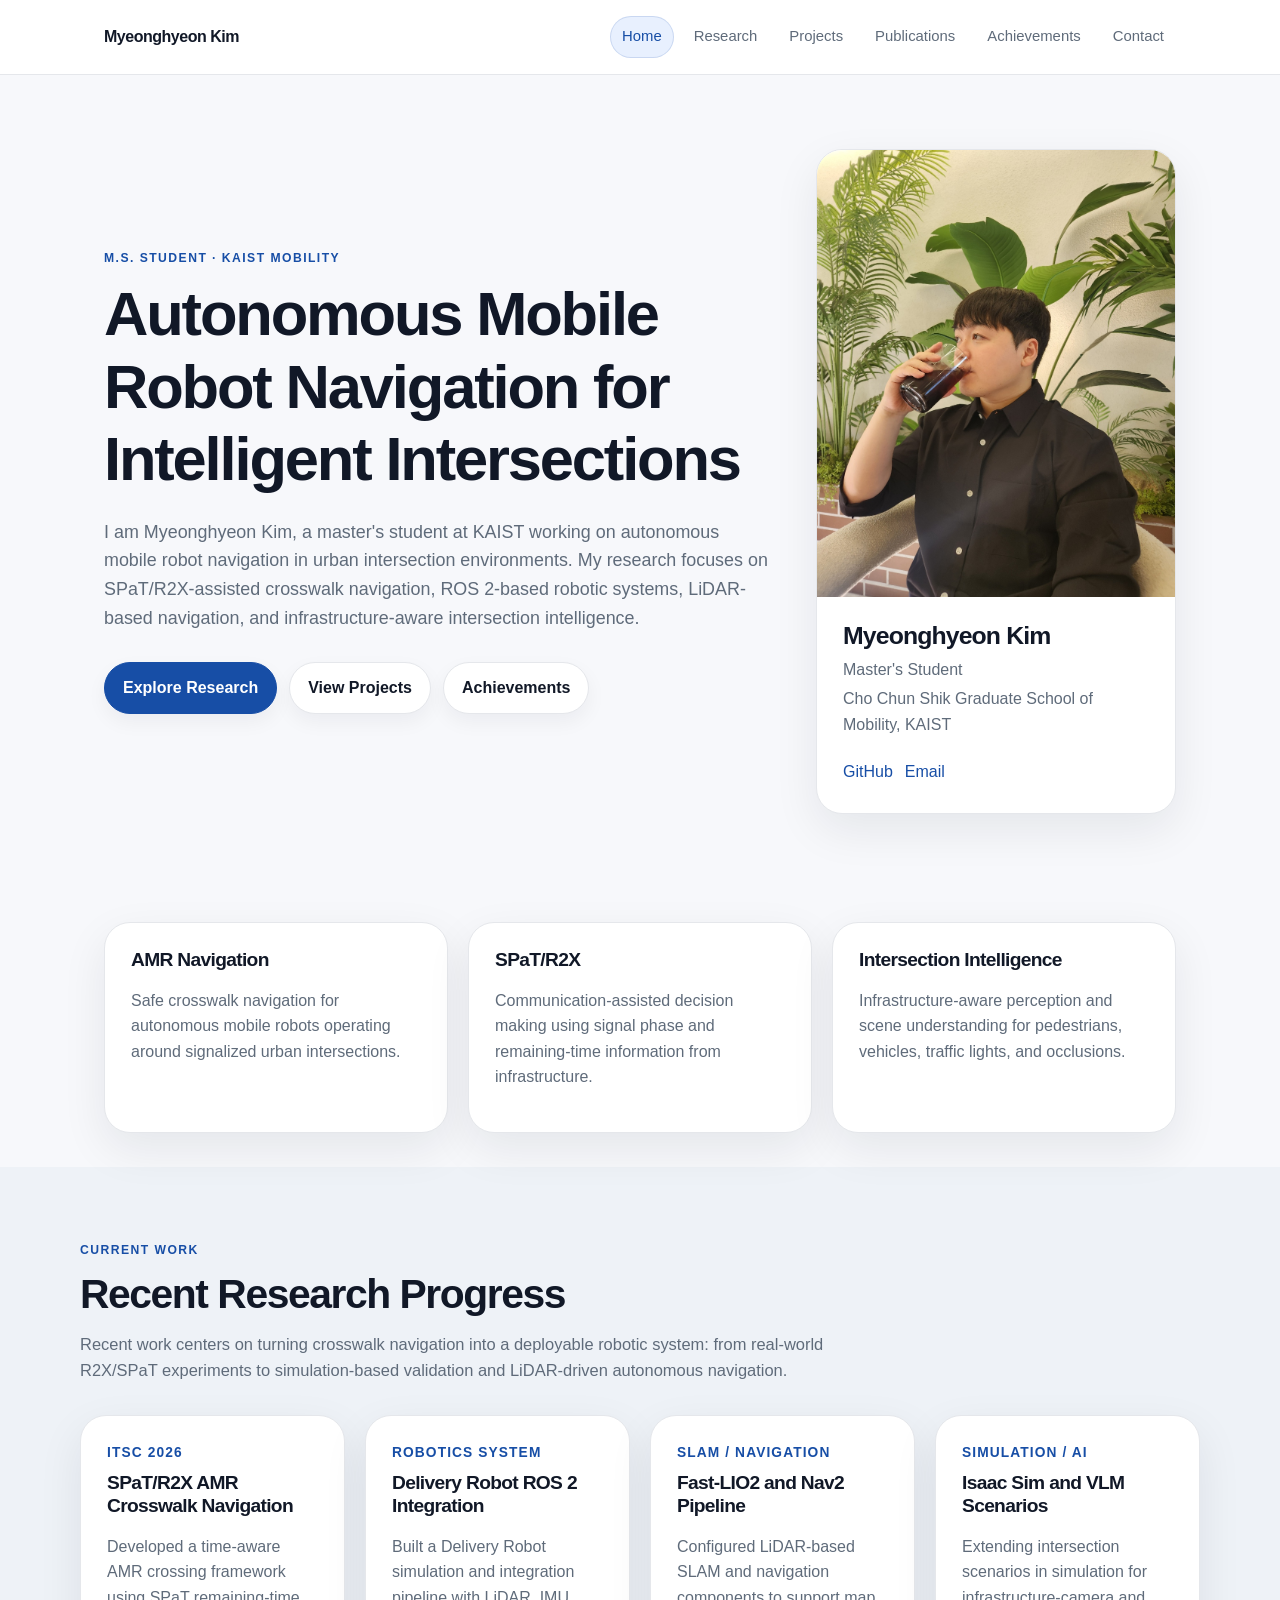
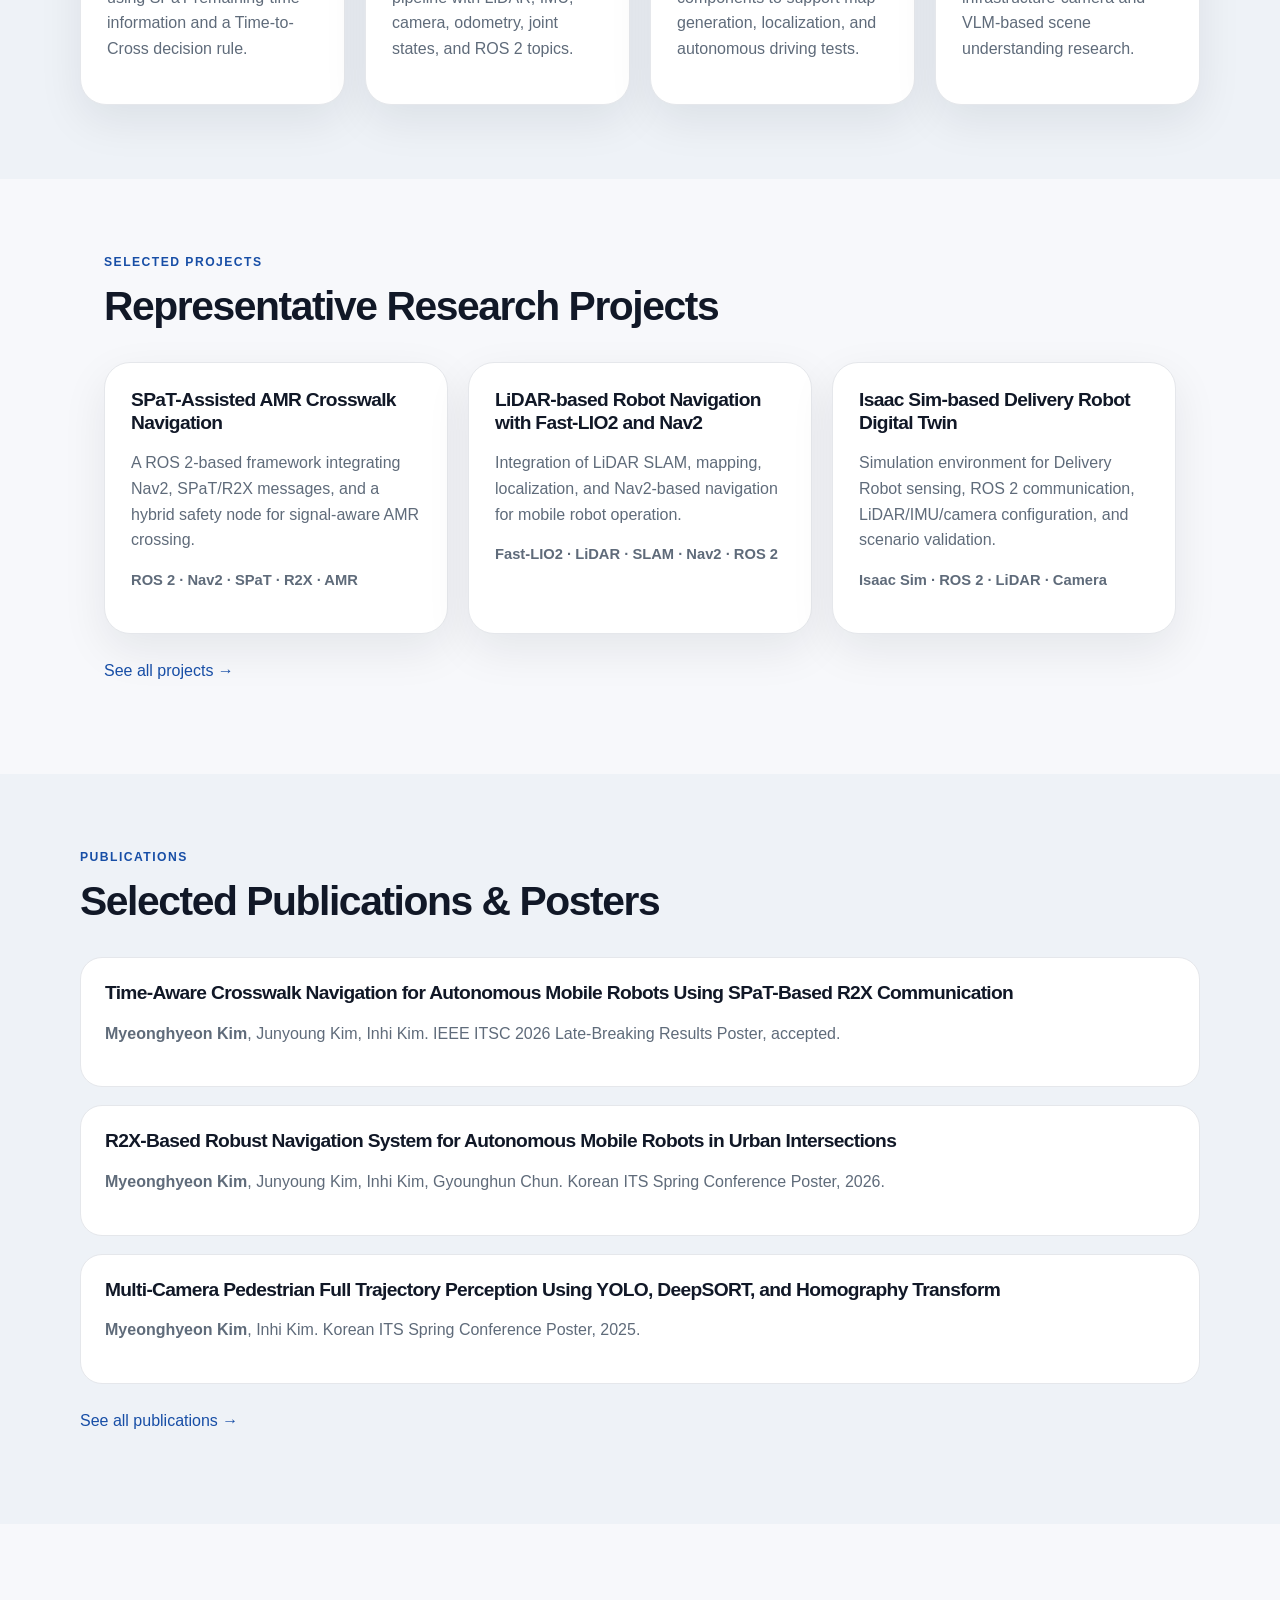
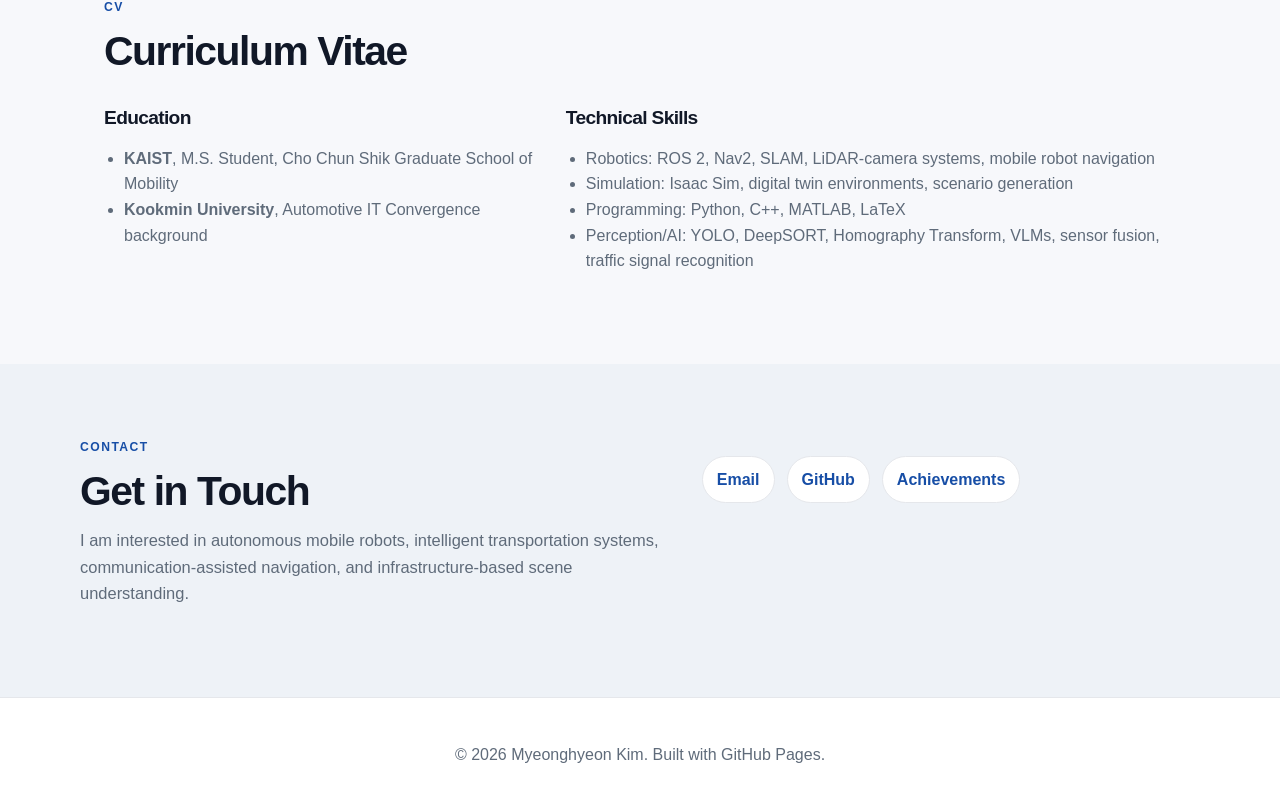
==== commit bdb1d71b: "Update homepage selected publications" ====
--- a/index.html
+++ b/index.html
@@ -144,7 +144,7 @@
         </article>
         <article class="publication compact-publication">
           <h3>Multi-Camera Pedestrian Full Trajectory Perception Using YOLO, DeepSORT, and Homography Transform</h3>
-          <p><strong>Myeonghyeon Kim</strong>, Inhi Kim. ITS Asia-Pacific 2025 submission.</p>
+          <p><strong>Myeonghyeon Kim</strong>, Inhi Kim. Korean ITS Spring Conference Poster, 2025.</p>
         </article>
       </div>
       <p class="note"><a href="publications.html">See all publications →</a></p>
@@ -193,4 +193,4 @@
 
   <footer class="footer"><p>© 2026 Myeonghyeon Kim. Built with GitHub Pages.</p></footer>
 </body>
-</html>
+</html>
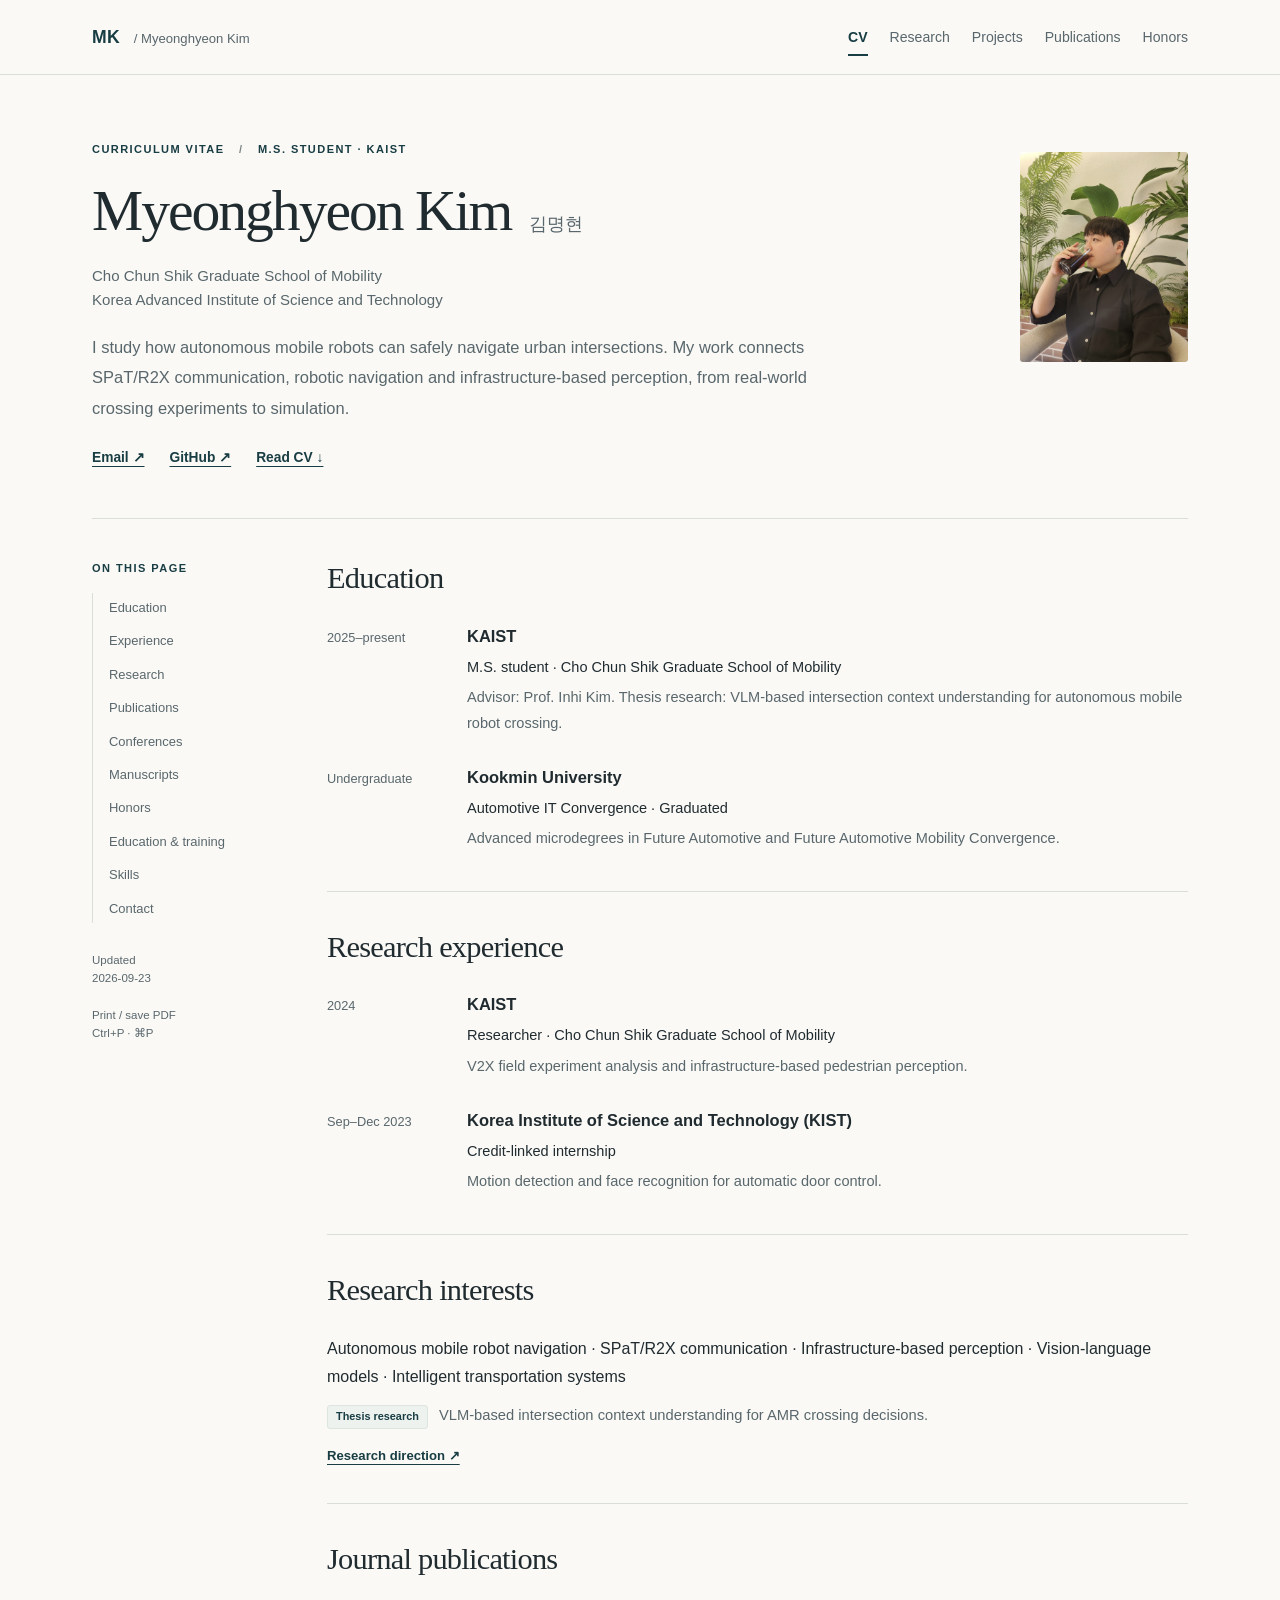
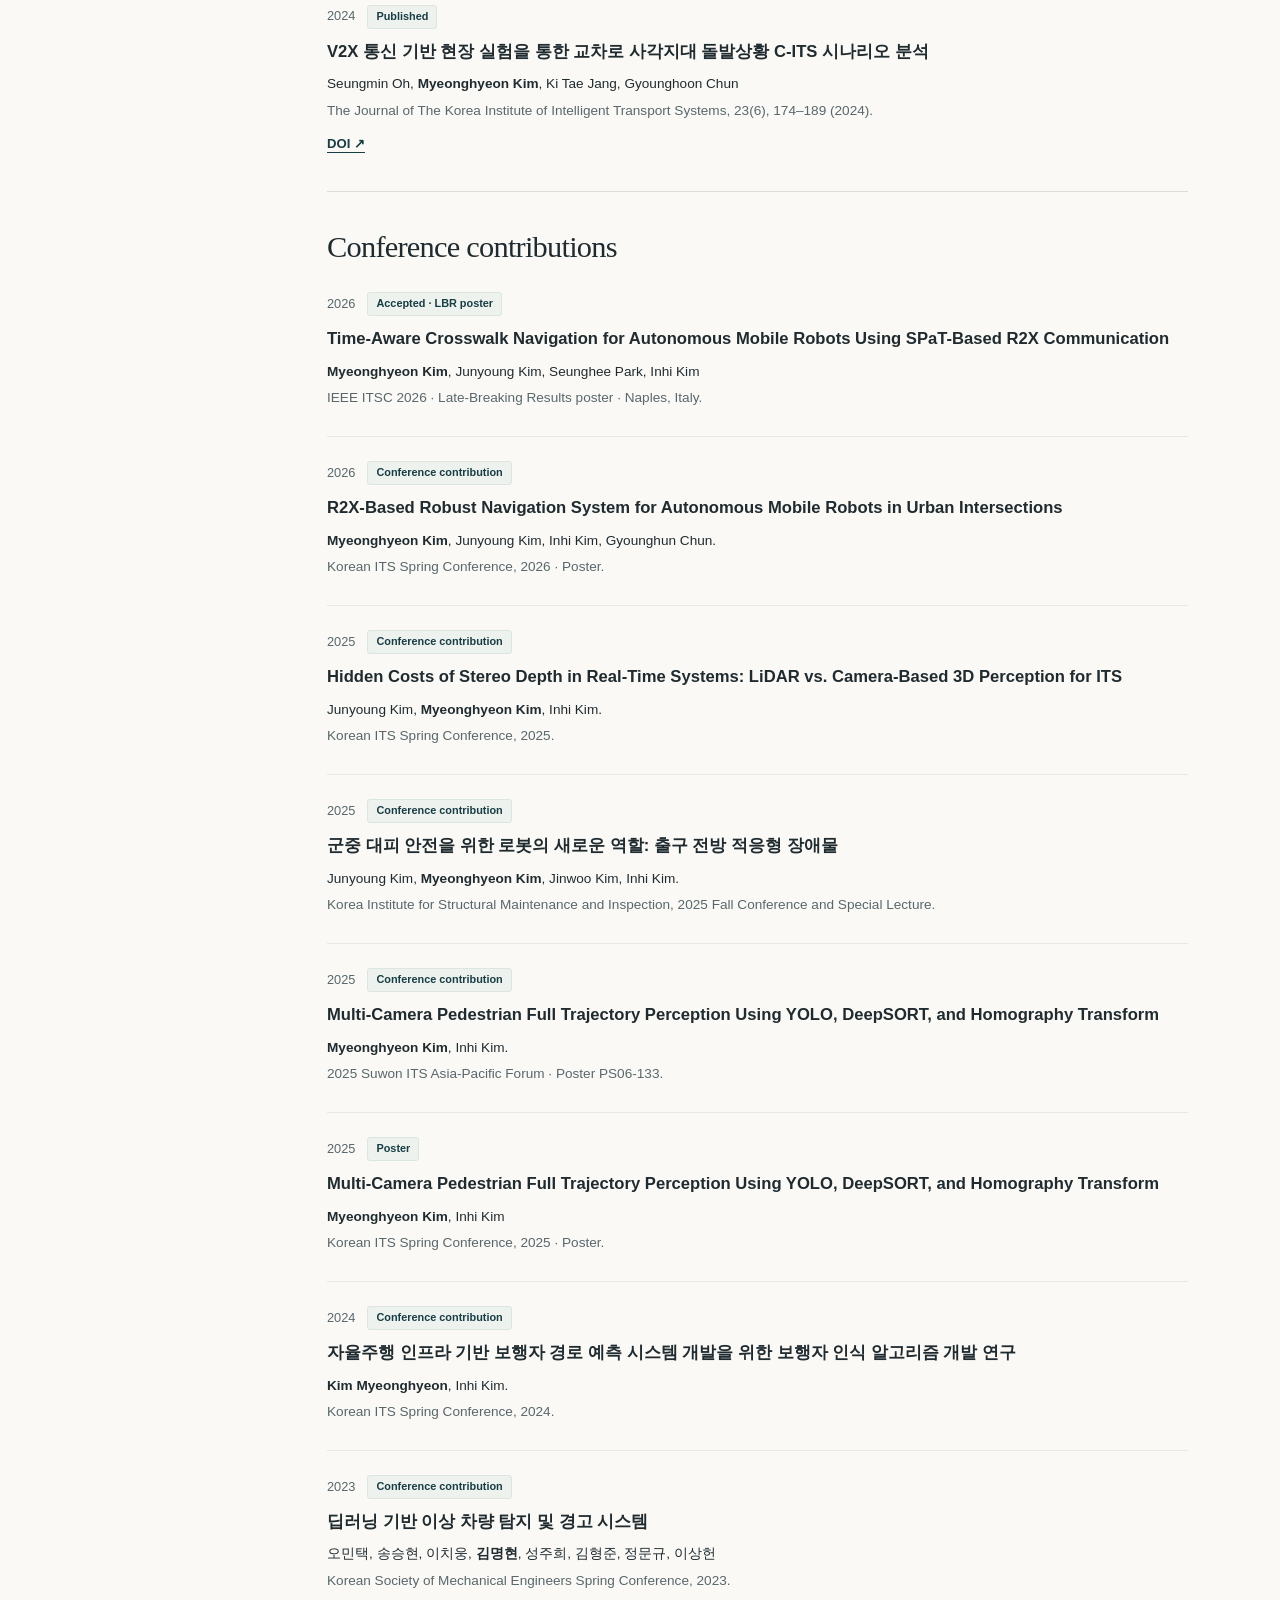
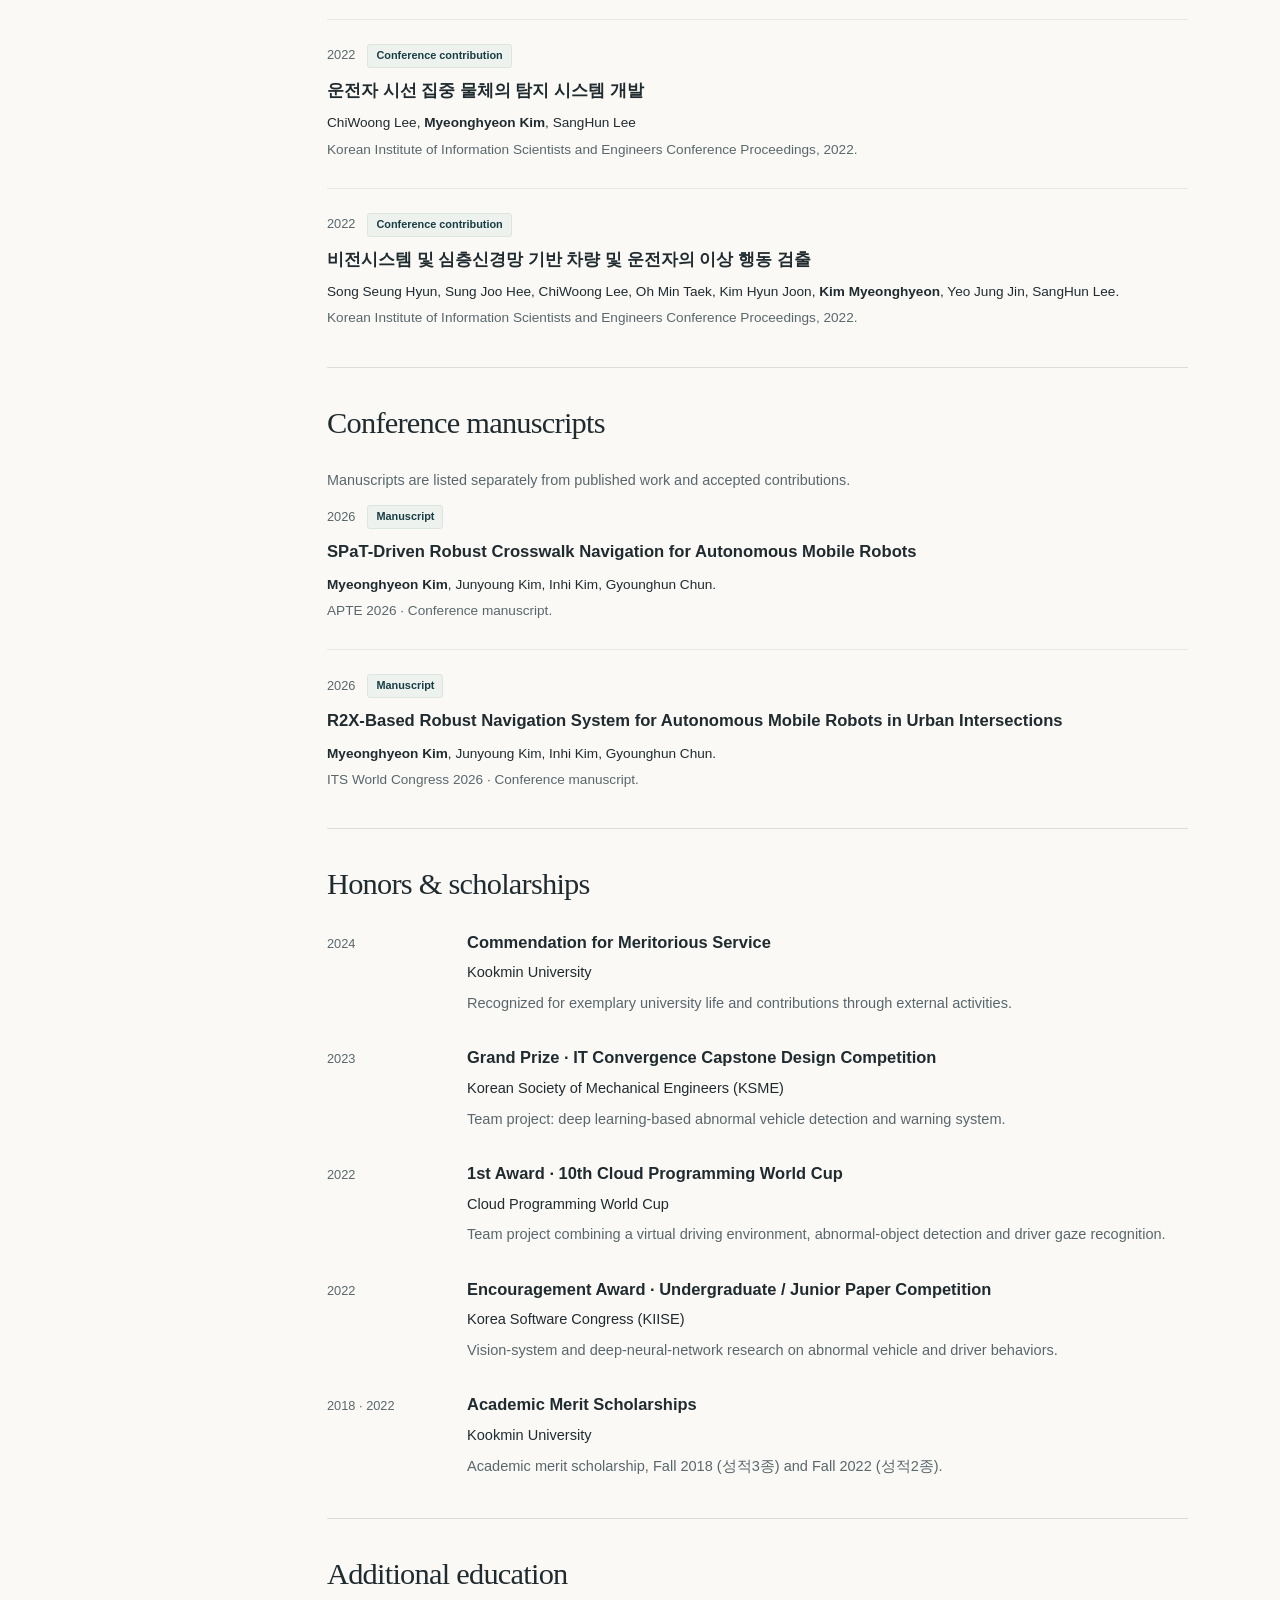
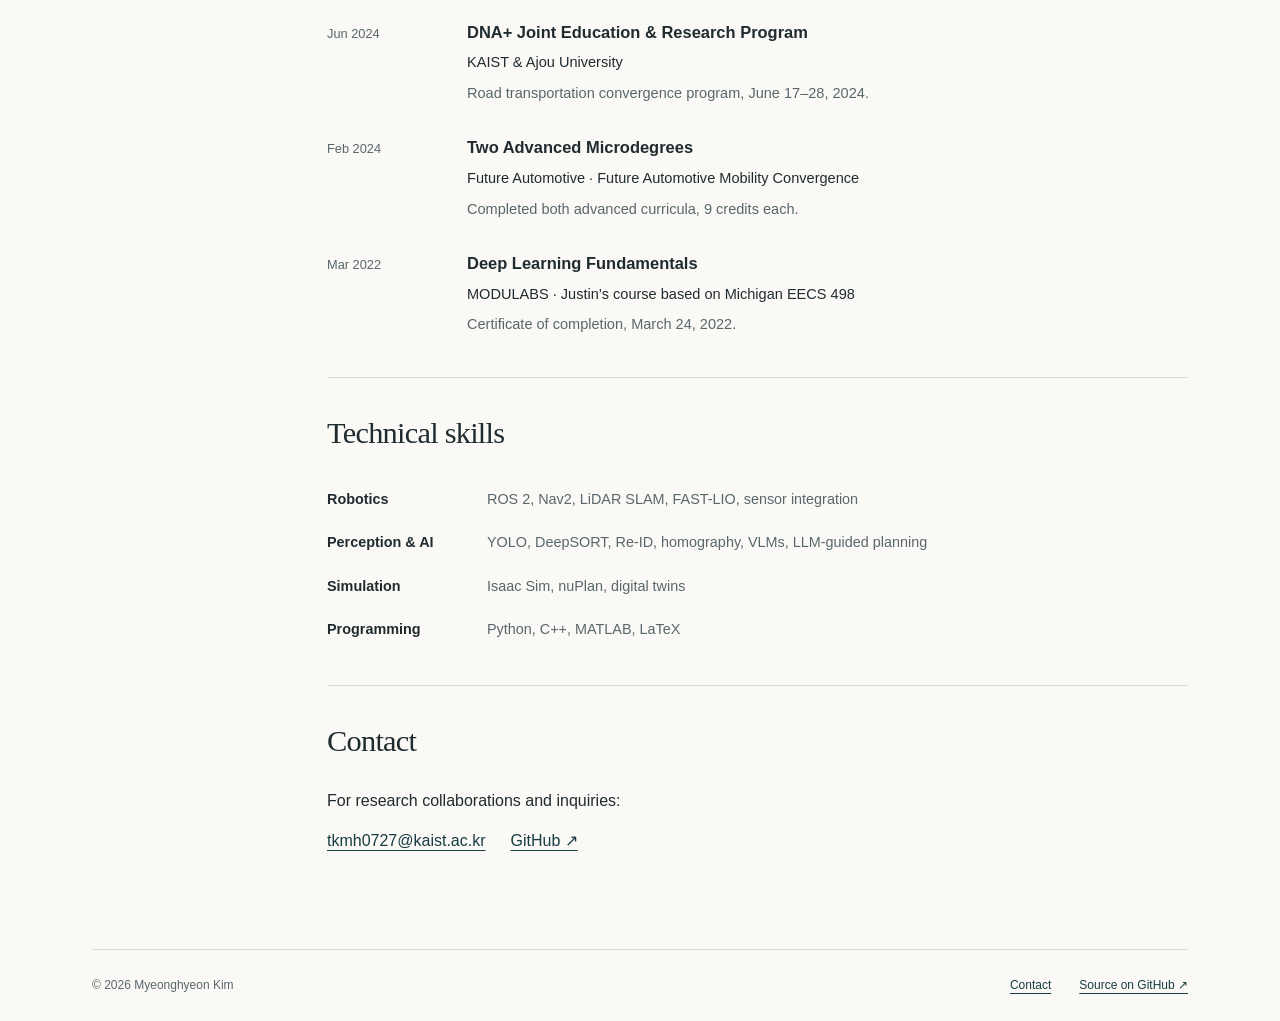
==== commit be14fe6c: "Refresh academic CV layout and reconcile research records" ====
--- a/index.html
+++ b/index.html
@@ -1,196 +1,5 @@
-<!DOCTYPE html>
-<html lang="en">
-<head>
-  <meta charset="UTF-8" />
-  <meta name="viewport" content="width=device-width, initial-scale=1.0" />
-  <meta name="description" content="Myeonghyeon Kim - Academic CV and research portfolio" />
-  <title>Myeonghyeon Kim | Academic Portfolio</title>
-  <link rel="stylesheet" href="styles.css" />
-</head>
-<body>
-  <header class="site-header">
-    <nav class="nav">
-      <a class="brand" href="index.html">Myeonghyeon Kim</a>
-      <div class="nav-links">
-        <a class="active" href="index.html">Home</a>
-        <a href="research.html">Research</a>
-        <a href="projects.html">Projects</a>
-        <a href="publications.html">Publications</a>
-        <a href="achievements.html">Achievements</a>
-        <a href="index.html#contact">Contact</a>
-      </div>
-    </nav>
-  </header>
-
-  <main id="top">
-    <section class="hero section">
-      <div class="hero-content">
-        <p class="eyebrow">M.S. Student · KAIST Mobility</p>
-        <h1>Autonomous Mobile Robot Navigation for Intelligent Intersections</h1>
-        <p class="lead">
-          I am Myeonghyeon Kim, a master's student at KAIST working on autonomous mobile robot navigation
-          in urban intersection environments. My research focuses on SPaT/R2X-assisted crosswalk navigation,
-          ROS 2-based robotic systems, LiDAR-based navigation, and infrastructure-aware intersection intelligence.
-        </p>
-        <div class="hero-actions">
-          <a class="button primary" href="research.html">Explore Research</a>
-          <a class="button" href="projects.html">View Projects</a>
-          <a class="button" href="achievements.html">Achievements</a>
-        </div>
-      </div>
-
-      <aside class="profile-card profile-photo-card">
-        <img class="profile-photo" src="assets/profile.jpg" alt="Myeonghyeon Kim profile photo" />
-        <div class="profile-caption">
-          <h2>Myeonghyeon Kim</h2>
-          <p>Master's Student</p>
-          <p>Cho Chun Shik Graduate School of Mobility, KAIST</p>
-          <div class="profile-links">
-            <a href="https://github.com/tkmh0727-rgb">GitHub</a>
-            <a href="mailto:tkmh0727@kaist.ac.kr">Email</a>
-          </div>
-        </div>
-      </aside>
-    </section>
-
-    <section class="section compact">
-      <div class="grid three">
-        <article class="card">
-          <h3>AMR Navigation</h3>
-          <p>Safe crosswalk navigation for autonomous mobile robots operating around signalized urban intersections.</p>
-        </article>
-        <article class="card">
-          <h3>SPaT/R2X</h3>
-          <p>Communication-assisted decision making using signal phase and remaining-time information from infrastructure.</p>
-        </article>
-        <article class="card">
-          <h3>Intersection Intelligence</h3>
-          <p>Infrastructure-aware perception and scene understanding for pedestrians, vehicles, traffic lights, and occlusions.</p>
-        </article>
-      </div>
-    </section>
-
-    <section id="current" class="section muted">
-      <div class="section-heading">
-        <p class="eyebrow">Current Work</p>
-        <h2>Recent Research Progress</h2>
-        <p class="section-intro">
-          Recent work centers on turning crosswalk navigation into a deployable robotic system: from real-world R2X/SPaT experiments
-          to simulation-based validation and LiDAR-driven autonomous navigation.
-        </p>
-      </div>
-      <div class="grid current-grid">
-        <article class="card current-card">
-          <strong>ITSC 2026</strong>
-          <h3>SPaT/R2X AMR Crosswalk Navigation</h3>
-          <p>Developed a time-aware AMR crossing framework using SPaT remaining-time information and a Time-to-Cross decision rule.</p>
-        </article>
-        <article class="card current-card">
-          <strong>Robotics System</strong>
-          <h3>Delivery Robot ROS 2 Integration</h3>
-          <p>Built a Delivery Robot simulation and integration pipeline with LiDAR, IMU, camera, odometry, joint states, and ROS 2 topics.</p>
-        </article>
-        <article class="card current-card">
-          <strong>SLAM / Navigation</strong>
-          <h3>Fast-LIO2 and Nav2 Pipeline</h3>
-          <p>Configured LiDAR-based SLAM and navigation components to support map generation, localization, and autonomous driving tests.</p>
-        </article>
-        <article class="card current-card">
-          <strong>Simulation / AI</strong>
-          <h3>Isaac Sim and VLM Scenarios</h3>
-          <p>Extending intersection scenarios in simulation for infrastructure-camera and VLM-based scene understanding research.</p>
-        </article>
-      </div>
-    </section>
-
-    <section class="section">
-      <div class="section-heading">
-        <p class="eyebrow">Selected Projects</p>
-        <h2>Representative Research Projects</h2>
-      </div>
-      <div class="grid three">
-        <article class="card project">
-          <h3>SPaT-Assisted AMR Crosswalk Navigation</h3>
-          <p>A ROS 2-based framework integrating Nav2, SPaT/R2X messages, and a hybrid safety node for signal-aware AMR crossing.</p>
-          <p class="meta">ROS 2 · Nav2 · SPaT · R2X · AMR</p>
-        </article>
-        <article class="card project">
-          <h3>LiDAR-based Robot Navigation with Fast-LIO2 and Nav2</h3>
-          <p>Integration of LiDAR SLAM, mapping, localization, and Nav2-based navigation for mobile robot operation.</p>
-          <p class="meta">Fast-LIO2 · LiDAR · SLAM · Nav2 · ROS 2</p>
-        </article>
-        <article class="card project">
-          <h3>Isaac Sim-based Delivery Robot Digital Twin</h3>
-          <p>Simulation environment for Delivery Robot sensing, ROS 2 communication, LiDAR/IMU/camera configuration, and scenario validation.</p>
-          <p class="meta">Isaac Sim · ROS 2 · LiDAR · Camera</p>
-        </article>
-      </div>
-      <p class="note"><a href="projects.html">See all projects →</a></p>
-    </section>
-
-    <section class="section muted">
-      <div class="section-heading">
-        <p class="eyebrow">Publications</p>
-        <h2>Selected Publications & Posters</h2>
-      </div>
-      <div class="publication-list">
-        <article class="publication compact-publication">
-          <h3>Time-Aware Crosswalk Navigation for Autonomous Mobile Robots Using SPaT-Based R2X Communication</h3>
-          <p><strong>Myeonghyeon Kim</strong>, Junyoung Kim, Inhi Kim. IEEE ITSC 2026 Late-Breaking Results Poster, accepted.</p>
-        </article>
-        <article class="publication compact-publication">
-          <h3>R2X-Based Robust Navigation System for Autonomous Mobile Robots in Urban Intersections</h3>
-          <p><strong>Myeonghyeon Kim</strong>, Junyoung Kim, Inhi Kim, Gyounghun Chun. Korean ITS Spring Conference Poster, 2026.</p>
-        </article>
-        <article class="publication compact-publication">
-          <h3>Multi-Camera Pedestrian Full Trajectory Perception Using YOLO, DeepSORT, and Homography Transform</h3>
-          <p><strong>Myeonghyeon Kim</strong>, Inhi Kim. Korean ITS Spring Conference Poster, 2025.</p>
-        </article>
-      </div>
-      <p class="note"><a href="publications.html">See all publications →</a></p>
-    </section>
-
-    <section id="cv" class="section">
-      <div class="section-heading">
-        <p class="eyebrow">CV</p>
-        <h2>Curriculum Vitae</h2>
-      </div>
-      <div class="cv-grid">
-        <div>
-          <h3>Education</h3>
-          <ul>
-            <li><strong>KAIST</strong>, M.S. Student, Cho Chun Shik Graduate School of Mobility</li>
-            <li><strong>Kookmin University</strong>, Automotive IT Convergence background</li>
-          </ul>
-        </div>
-        <div>
-          <h3>Technical Skills</h3>
-          <ul>
-            <li>Robotics: ROS 2, Nav2, SLAM, LiDAR-camera systems, mobile robot navigation</li>
-            <li>Simulation: Isaac Sim, digital twin environments, scenario generation</li>
-            <li>Programming: Python, C++, MATLAB, LaTeX</li>
-            <li>Perception/AI: YOLO, DeepSORT, Homography Transform, VLMs, sensor fusion, traffic signal recognition</li>
-          </ul>
-        </div>
-      </div>
-    </section>
-
-    <section id="contact" class="section muted">
-      <div class="contact-panel">
-        <div>
-          <p class="eyebrow">Contact</p>
-          <h2>Get in Touch</h2>
-          <p class="section-intro">I am interested in autonomous mobile robots, intelligent transportation systems, communication-assisted navigation, and infrastructure-based scene understanding.</p>
-        </div>
-        <div class="contact-links">
-          <a href="mailto:tkmh0727@kaist.ac.kr">Email</a>
-          <a href="https://github.com/tkmh0727-rgb">GitHub</a>
-          <a href="achievements.html">Achievements</a>
-        </div>
-      </div>
-    </section>
-  </main>
-
-  <footer class="footer"><p>© 2026 Myeonghyeon Kim. Built with GitHub Pages.</p></footer>
-</body>
-</html>+<!doctype html>
+<html lang="en"><head><meta charset="utf-8"><meta name="viewport" content="width=device-width, initial-scale=1"><meta name="description" content="I study how autonomous mobile robots can safely navigate urban intersections. My work connects SPaT/R2X communication, robotic navigation and infrastructure-based perception, from real-world crossing experiments to simulation."><meta name="theme-color" content="#183d43"><title>Curriculum Vitae | Myeonghyeon Kim</title><link rel="stylesheet" href="theme.css"></head>
+<body><a class="skip-link" href="#main">Skip to content</a><header class="site-header"><nav class="nav" aria-label="Main navigation"><a class="brand" href="index.html">MK<span> / Myeonghyeon Kim</span></a><div class="nav-links"><a href="index.html" aria-current="page">CV</a><a href="research.html">Research</a><a href="projects.html">Projects</a><a href="publications.html">Publications</a><a href="achievements.html">Honors</a></div></nav></header>
+<main id="main"><div class="page-heading"><div class="identity"><div><p class="eyebrow">Curriculum vitae <span> / </span> M.S. Student · KAIST</p><h1>Myeonghyeon Kim<span class="korean" lang="ko">김명현</span></h1><p class="affiliation">Cho Chun Shik Graduate School of Mobility<br>Korea Advanced Institute of Science and Technology</p><p class="lead">I study how autonomous mobile robots can safely navigate urban intersections. My work connects SPaT/R2X communication, robotic navigation and infrastructure-based perception, from real-world crossing experiments to simulation.</p><div class="hero-links"><a href="mailto:tkmh0727@kaist.ac.kr">Email ↗</a><a href="https://github.com/tkmh0727-rgb">GitHub ↗</a><a href="#education">Read CV ↓</a></div></div><img class="portrait" src="assets/profile.jpg" width="168" height="210" alt="Portrait of Myeonghyeon Kim"></div></div><div class="page-layout"><aside class="contents"><p class="eyebrow">On this page</p><nav aria-label="On this page"><a href="#education">Education</a><a href="#experience">Experience</a><a href="#research">Research</a><a href="#journals">Publications</a><a href="#conferences">Conferences</a><a href="#manuscripts">Manuscripts</a><a href="#awards">Honors</a><a href="#training">Education & training</a><a href="#skills">Skills</a><a href="#contact">Contact</a></nav><p class="updated">Updated<br><time datetime="2026-09-23">2026-09-23</time></p><p class="print-hint">Print / save PDF<br>Ctrl+P · ⌘P</p></aside><div class="cv-body"><section id="education" class="cv-section"><h2>Education</h2><article class="record"><p class="date">2025–present</p><div><h3>KAIST</h3><p class="subtitle">M.S. student · Cho Chun Shik Graduate School of Mobility</p><p>Advisor: Prof. Inhi Kim. Thesis research: VLM-based intersection context understanding for autonomous mobile robot crossing.</p></div></article><article class="record"><p class="date">Undergraduate</p><div><h3>Kookmin University</h3><p class="subtitle">Automotive IT Convergence · Graduated</p><p>Advanced microdegrees in Future Automotive and Future Automotive Mobility Convergence.</p></div></article></section><section id="experience" class="cv-section"><h2>Research experience</h2><article class="record"><p class="date">2024</p><div><h3>KAIST</h3><p class="subtitle">Researcher · Cho Chun Shik Graduate School of Mobility</p><p>V2X field experiment analysis and infrastructure-based pedestrian perception.</p></div></article><article class="record"><p class="date">Sep–Dec 2023</p><div><h3>Korea Institute of Science and Technology (KIST)</h3><p class="subtitle">Credit-linked internship</p><p>Motion detection and face recognition for automatic door control.</p></div></article></section><section id="research" class="cv-section"><h2>Research interests</h2><p>Autonomous mobile robot navigation · SPaT/R2X communication · Infrastructure-based perception · Vision-language models · Intelligent transportation systems</p><p class="research-note"><span class="badge">Thesis research</span> VLM-based intersection context understanding for AMR crossing decisions.</p><a class="text-link" href="research.html">Research direction ↗</a></section><section id="journals" class="cv-section"><h2>Journal publications</h2><article class="publication" id="pub-1"><div class="pub-meta"><span class="date">2024</span><span class="badge">Published</span></div><h3>V2X 통신 기반 현장 실험을 통한 교차로 사각지대 돌발상황 C-ITS 시나리오 분석</h3><p class="authors">Seungmin Oh, <strong>Myeonghyeon Kim</strong>, Ki Tae Jang, Gyounghoon Chun</p><p class="venue">The Journal of The Korea Institute of Intelligent Transport Systems, 23(6), 174–189 (2024).</p><a class="text-link" href="https://doi.org/10.12815/kits.2024.23.6.174">DOI ↗</a></article></section><section id="conferences" class="cv-section"><h2>Conference contributions</h2><article class="publication" id="pub-2"><div class="pub-meta"><span class="date">2026</span><span class="badge">Accepted · LBR poster</span></div><h3>Time-Aware Crosswalk Navigation for Autonomous Mobile Robots Using SPaT-Based R2X Communication</h3><p class="authors"><strong>Myeonghyeon Kim</strong>, Junyoung Kim, Seunghee Park, Inhi Kim</p><p class="venue">IEEE ITSC 2026 · Late-Breaking Results poster · Naples, Italy.</p></article><article class="publication" id="pub-3"><div class="pub-meta"><span class="date">2026</span><span class="badge">Conference contribution</span></div><h3>R2X-Based Robust Navigation System for Autonomous Mobile Robots in Urban Intersections</h3><p class="authors"><strong>Myeonghyeon Kim</strong>, Junyoung Kim, Inhi Kim, Gyounghun Chun.</p><p class="venue">Korean ITS Spring Conference, 2026 · Poster.</p></article><article class="publication" id="pub-4"><div class="pub-meta"><span class="date">2025</span><span class="badge">Conference contribution</span></div><h3>Hidden Costs of Stereo Depth in Real-Time Systems: LiDAR vs. Camera-Based 3D Perception for ITS</h3><p class="authors">Junyoung Kim, <strong>Myeonghyeon Kim</strong>, Inhi Kim.</p><p class="venue">Korean ITS Spring Conference, 2025.</p></article><article class="publication" id="pub-5"><div class="pub-meta"><span class="date">2025</span><span class="badge">Conference contribution</span></div><h3>군중 대피 안전을 위한 로봇의 새로운 역할: 출구 전방 적응형 장애물</h3><p class="authors">Junyoung Kim, <strong>Myeonghyeon Kim</strong>, Jinwoo Kim, Inhi Kim.</p><p class="venue">Korea Institute for Structural Maintenance and Inspection, 2025 Fall Conference and Special Lecture.</p></article><article class="publication" id="pub-6"><div class="pub-meta"><span class="date">2025</span><span class="badge">Conference contribution</span></div><h3>Multi-Camera Pedestrian Full Trajectory Perception Using YOLO, DeepSORT, and Homography Transform</h3><p class="authors"><strong>Myeonghyeon Kim</strong>, Inhi Kim.</p><p class="venue">2025 Suwon ITS Asia-Pacific Forum · Poster PS06-133.</p></article><article class="publication" id="its-spring-2025"><div class="pub-meta"><span class="date">2025</span><span class="badge">Poster</span></div><h3>Multi-Camera Pedestrian Full Trajectory Perception Using YOLO, DeepSORT, and Homography Transform</h3><p class="authors"><strong>Myeonghyeon Kim</strong>, Inhi Kim</p><p class="venue">Korean ITS Spring Conference, 2025 · Poster.</p></article><article class="publication" id="pub-7"><div class="pub-meta"><span class="date">2024</span><span class="badge">Conference contribution</span></div><h3>자율주행 인프라 기반 보행자 경로 예측 시스템 개발을 위한 보행자 인식 알고리즘 개발 연구</h3><p class="authors"><strong>Kim Myeonghyeon</strong>, Inhi Kim.</p><p class="venue">Korean ITS Spring Conference, 2024.</p></article><article class="publication" id="pub-8"><div class="pub-meta"><span class="date">2023</span><span class="badge">Conference contribution</span></div><h3>딥러닝 기반 이상 차량 탐지 및 경고 시스템</h3><p class="authors">오민택, 송승현, 이치웅, <strong>김명현</strong>, 성주희, 김형준, 정문규, 이상헌</p><p class="venue">Korean Society of Mechanical Engineers Spring Conference, 2023.</p></article><article class="publication" id="pub-9"><div class="pub-meta"><span class="date">2022</span><span class="badge">Conference contribution</span></div><h3>운전자 시선 집중 물체의 탐지 시스템 개발</h3><p class="authors">ChiWoong Lee, <strong>Myeonghyeon Kim</strong>, SangHun Lee</p><p class="venue">Korean Institute of Information Scientists and Engineers Conference Proceedings, 2022.</p></article><article class="publication" id="pub-10"><div class="pub-meta"><span class="date">2022</span><span class="badge">Conference contribution</span></div><h3>비전시스템 및 심층신경망 기반 차량 및 운전자의 이상 행동 검출</h3><p class="authors">Song Seung Hyun, Sung Joo Hee, ChiWoong Lee, Oh Min Taek, Kim Hyun Joon, <strong>Kim Myeonghyeon</strong>, Yeo Jung Jin, SangHun Lee.</p><p class="venue">Korean Institute of Information Scientists and Engineers Conference Proceedings, 2022.</p></article></section><section id="manuscripts" class="cv-section"><h2>Conference manuscripts</h2><p class="section-intro">Manuscripts are listed separately from published work and accepted contributions.</p><article class="publication" id="pub-11"><div class="pub-meta"><span class="date">2026</span><span class="badge">Manuscript</span></div><h3>SPaT-Driven Robust Crosswalk Navigation for Autonomous Mobile Robots</h3><p class="authors"><strong>Myeonghyeon Kim</strong>, Junyoung Kim, Inhi Kim, Gyounghun Chun.</p><p class="venue">APTE 2026 · Conference manuscript.</p></article><article class="publication" id="pub-12"><div class="pub-meta"><span class="date">2026</span><span class="badge">Manuscript</span></div><h3>R2X-Based Robust Navigation System for Autonomous Mobile Robots in Urban Intersections</h3><p class="authors"><strong>Myeonghyeon Kim</strong>, Junyoung Kim, Inhi Kim, Gyounghun Chun.</p><p class="venue">ITS World Congress 2026 · Conference manuscript.</p></article></section><section id="awards" class="cv-section"><h2>Honors & scholarships</h2><article class="record"><p class="date">2024</p><div><h3>Commendation for Meritorious Service</h3><p class="subtitle">Kookmin University</p><p>Recognized for exemplary university life and contributions through external activities.</p></div></article><article class="record"><p class="date">2023</p><div><h3>Grand Prize · IT Convergence Capstone Design Competition</h3><p class="subtitle">Korean Society of Mechanical Engineers (KSME)</p><p>Team project: deep learning-based abnormal vehicle detection and warning system.</p></div></article><article class="record"><p class="date">2022</p><div><h3>1st Award · 10th Cloud Programming World Cup</h3><p class="subtitle">Cloud Programming World Cup</p><p>Team project combining a virtual driving environment, abnormal-object detection and driver gaze recognition.</p></div></article><article class="record"><p class="date">2022</p><div><h3>Encouragement Award · Undergraduate / Junior Paper Competition</h3><p class="subtitle">Korea Software Congress (KIISE)</p><p>Vision-system and deep-neural-network research on abnormal vehicle and driver behaviors.</p></div></article><article class="record"><p class="date">2018 · 2022</p><div><h3>Academic Merit Scholarships</h3><p class="subtitle">Kookmin University</p><p>Academic merit scholarship, Fall 2018 (성적3종) and Fall 2022 (성적2종).</p></div></article></section><section id="training" class="cv-section"><h2>Additional education</h2><article class="record"><p class="date">Jun 2024</p><div><h3>DNA+ Joint Education &amp; Research Program</h3><p class="subtitle">KAIST &amp; Ajou University</p><p>Road transportation convergence program, June 17–28, 2024.</p></div></article><article class="record"><p class="date">Feb 2024</p><div><h3>Two Advanced Microdegrees</h3><p class="subtitle">Future Automotive · Future Automotive Mobility Convergence</p><p>Completed both advanced curricula, 9 credits each.</p></div></article><article class="record"><p class="date">Mar 2022</p><div><h3>Deep Learning Fundamentals</h3><p class="subtitle">MODULABS · Justin’s course based on Michigan EECS 498</p><p>Certificate of completion, March 24, 2022.</p></div></article></section><section id="skills" class="cv-section"><h2>Technical skills</h2><dl class="skills"><div><dt>Robotics</dt><dd>ROS 2, Nav2, LiDAR SLAM, FAST-LIO, sensor integration</dd></div><div><dt>Perception &amp; AI</dt><dd>YOLO, DeepSORT, Re-ID, homography, VLMs, LLM-guided planning</dd></div><div><dt>Simulation</dt><dd>Isaac Sim, nuPlan, digital twins</dd></div><div><dt>Programming</dt><dd>Python, C++, MATLAB, LaTeX</dd></div></dl></section><section id="contact" class="cv-section"><h2>Contact</h2><p>For research collaborations and inquiries:</p><div class="contact-links"><a href="mailto:tkmh0727@kaist.ac.kr">tkmh0727@kaist.ac.kr</a><a href="https://github.com/tkmh0727-rgb">GitHub ↗</a></div></section></div></div></main>
+<footer><span>© 2026 Myeonghyeon Kim</span><a href="index.html#contact">Contact</a><a href="https://github.com/tkmh0727-rgb/tkmh0727-rgb.github.io">Source on GitHub ↗</a></footer></body></html>
--- a/theme.css
+++ b/theme.css
@@ -0,0 +1,9 @@
+:root{--bg:#faf9f6;--paper:#fff;--ink:#202b30;--muted:#59676c;--accent:#183d43;--line:#d9deda;--soft:#edf2ef}
+*{box-sizing:border-box}html{scroll-behavior:smooth;scroll-padding-top:100px}body{margin:0;background:var(--bg);color:var(--ink);font-family:Inter,"Segoe UI","Noto Sans KR",Arial,sans-serif;font-size:16px;line-height:1.75}a{color:var(--accent);text-underline-offset:4px;text-decoration-thickness:1px}a:hover{text-decoration:underline;color:#07695f}a:focus-visible{outline:3px solid #a4651f;outline-offset:5px;border-radius:2px}h1,h2,h3,p{margin-top:0}h1,h2{font-family:Georgia,"Times New Roman",serif;font-weight:400}h1{font-size:clamp(2.6rem,4.5vw,4rem);line-height:1.12;letter-spacing:-.035em;margin-bottom:20px;max-width:960px}h2{font-size:1.9rem;letter-spacing:-.025em;line-height:1.3;margin-bottom:25px}h3{font-size:1.03rem;line-height:1.5;font-weight:650;margin-bottom:6px;overflow-wrap:anywhere}p{margin-bottom:12px}strong{font-weight:650}.site-header{background:rgba(250,249,246,.97);border-bottom:1px solid var(--line);position:sticky;top:0;z-index:5}.nav{max-width:1160px;margin:auto;min-height:74px;display:flex;justify-content:space-between;align-items:center;gap:24px;padding:12px 32px}.brand{font-size:1.1rem;font-weight:750;letter-spacing:.02em;text-decoration:none;white-space:nowrap}.brand span{font-size:.82rem;font-weight:500;letter-spacing:0;color:var(--muted);margin-left:10px}.nav-links{display:flex;flex-wrap:wrap;gap:22px}.nav-links a{text-decoration:none;font-size:.88rem;color:var(--muted);padding:5px 0}.nav-links a[aria-current]{color:var(--accent);box-shadow:0 2px var(--accent);font-weight:650}.skip-link{position:fixed;left:16px;top:-100px;background:var(--paper);padding:12px;z-index:20}.skip-link:focus{top:8px}main{max-width:1160px;margin:auto;padding:0 32px}.page-heading{padding:65px 0 48px;border-bottom:1px solid var(--line)}.eyebrow{font-size:.69rem;letter-spacing:.13em;text-transform:uppercase;font-weight:700;color:var(--accent);margin-bottom:20px}.eyebrow span{margin:0 10px;color:#7b8786}.identity{display:grid;grid-template-columns:minmax(0,1fr) 168px;align-items:start;gap:65px}.portrait{width:168px;height:210px;object-fit:cover;object-position:center;border-radius:3px;margin-top:12px;filter:saturate(.85)}.korean{font-family:"Segoe UI",sans-serif;display:inline-block;font-size:1.15rem;letter-spacing:0;color:var(--muted);margin-left:18px;font-weight:400}.affiliation{font-size:.94rem;color:var(--muted);line-height:1.6;margin-bottom:20px}.lead{max-width:740px;font-size:1.03rem;color:var(--muted);line-height:1.85;margin-bottom:0}.hero-links{display:flex;gap:25px;flex-wrap:wrap;margin-top:23px;font-size:.86rem;font-weight:600}.page-layout{display:grid;grid-template-columns:185px minmax(0,1fr);gap:50px;padding:40px 0 60px}.contents{align-self:start;position:sticky;top:108px}.contents .eyebrow{margin-bottom:14px}.contents nav{display:flex;flex-direction:column;gap:4px;border-left:1px solid var(--line);padding-left:16px}.contents nav a{font-size:.81rem;text-decoration:none;color:var(--muted);line-height:1.5;padding:5px 0}.contents nav a:hover{color:var(--accent);text-decoration:underline}.updated,.print-hint{font-size:.72rem;color:var(--muted);line-height:1.6;margin:28px 0 0}.print-hint{margin-top:18px}.cv-section{border-bottom:1px solid var(--line);padding:0 0 34px;margin-bottom:36px;scroll-margin-top:20px}.cv-section:last-child{border:0;margin-bottom:0}.record{display:grid;grid-template-columns:120px minmax(0,1fr);gap:20px;margin-bottom:24px}.record:last-child{margin-bottom:0}.date{font-size:.8rem;color:var(--muted);font-variant-numeric:tabular-nums;white-space:nowrap}.record>.date{padding-top:3px}.record p:not(.date){font-size:.91rem;color:var(--muted);margin:5px 0}.record .subtitle{color:var(--ink)!important}.pub-meta{display:flex;align-items:center;gap:12px;flex-wrap:wrap;margin-bottom:10px}.badge{display:inline-block;background:var(--soft);color:var(--accent);border:1px solid #dce5df;border-radius:3px;font-size:.68rem;font-weight:650;padding:2px 8px;line-height:1.65}.publication{padding:24px 0;border-top:1px solid #e7e9e5;break-inside:avoid}.publication:first-of-type{border-top:0;padding-top:0}.publication:last-child{padding-bottom:0}.publication h3{font-size:1.04rem;line-height:1.55;margin-bottom:8px}.publication p{font-size:.85rem;line-height:1.7;margin-bottom:3px}.publication .authors{color:var(--ink)}.venue{color:var(--muted)}.text-link{font-size:.82rem;font-weight:600}.publication .text-link{display:inline-block;margin-top:8px}.section-intro{font-size:.9rem;color:var(--muted)}.research-note{font-size:.92rem;color:var(--muted)}.research-note .badge{margin-right:7px}.project{padding:24px 0;border-top:1px solid var(--line);scroll-margin-top:110px;break-inside:avoid}.project:first-of-type{padding-top:0;border-top:0}.project p{font-size:.94rem;color:var(--muted)}.tags{display:flex;gap:8px;flex-wrap:wrap;padding:0;margin:14px 0 0;list-style:none}.tags li{font-size:.7rem;color:var(--muted);border:1px solid var(--line);padding:1px 8px;border-radius:3px}.skills{margin:0}.skills div{display:grid;grid-template-columns:140px minmax(0,1fr);gap:20px;padding:9px 0;font-size:.9rem}.skills dt{font-weight:600}.skills dd{margin:0;color:var(--muted)}.contact-links{display:flex;gap:25px;flex-wrap:wrap;overflow-wrap:anywhere}.focus-grid{display:grid;grid-template-columns:repeat(3,minmax(0,1fr));gap:24px;margin-top:30px}.focus-grid article{border-top:2px solid var(--accent);padding-top:15px}.focus-grid p{font-size:.87rem;color:var(--muted)}.focus-number{font-size:.73rem;color:var(--muted);display:block;margin-bottom:15px}.thesis-title{margin-top:18px;font-size:1.1rem}footer{border-top:1px solid var(--line);max-width:1096px;margin:auto;display:flex;gap:28px;padding:25px 0;font-size:.75rem;color:var(--muted)}footer span{margin-right:auto}
+@media(min-width:1400px){body{font-size:17px}}
+@media(max-width:900px){.brand span{display:none}.page-layout{grid-template-columns:145px minmax(0,1fr);gap:30px}.record{grid-template-columns:95px minmax(0,1fr);gap:15px}.identity{gap:30px}.nav-links{gap:18px}footer{margin:0 32px}.focus-grid{grid-template-columns:1fr}}
+@media(max-width:640px){html{scroll-padding-top:120px}.nav{padding:12px 20px;display:block;min-height:0}.brand{font-size:1rem}.brand span{display:inline;font-size:.73rem}.nav-links{gap:20px;margin-top:7px}.nav-links a{font-size:.8rem}main{padding:0 20px}.page-heading{padding:35px 0 30px}.identity{grid-template-columns:minmax(0,1fr) 75px;gap:14px}.portrait{width:75px;height:94px;margin-top:0}.identity .eyebrow{line-height:1.8;font-size:.6rem}.identity h1{font-size:2.35rem}.korean{font-size:.95rem;margin:10px 0 0;display:block}.affiliation{font-size:.78rem}.identity .lead{font-size:.91rem}.lead{font-size:.95rem}.hero-links{gap:18px;font-size:.8rem}.page-layout{display:block;padding-top:24px}.contents{position:static;margin-bottom:30px;padding-bottom:20px;border-bottom:1px solid var(--line)}.contents nav{flex-direction:row;flex-wrap:wrap;border:0;padding:0;gap:4px 18px}.contents .eyebrow{margin-bottom:8px}.contents .updated{margin:14px 0 0}.updated br{display:none}.updated time{margin-left:8px}.print-hint{display:none}h2{font-size:1.6rem}.record{grid-template-columns:1fr;gap:2px;margin-bottom:25px}.record>.date{margin-bottom:3px}.skills div{grid-template-columns:1fr;gap:0}.publication h3{font-size:1rem}.cv-section{padding-bottom:27px;margin-bottom:28px}footer{margin:0 20px;gap:10px 20px;flex-wrap:wrap}footer span{flex-basis:100%}}
+@media(max-width:640px){.identity{display:block;position:relative}.portrait{position:absolute;right:0;top:0}.identity h1,.identity .eyebrow{padding-right:85px}.identity .lead{max-width:none}}
+@media(prefers-reduced-motion:reduce){html{scroll-behavior:auto}}
+@page{size:A4;margin:16mm}
+@media print{body{font-size:10pt;line-height:1.5;background:white;color:#111}.site-header,.contents,.hero-links,.skip-link,footer{display:none}main{padding:0;max-width:none}.page-heading{padding:0 0 18px}.identity{grid-template-columns:1fr 90px;gap:20px}.portrait{width:90px;height:112px;margin:0}h1,.identity h1{font-size:28pt}.korean{font-size:12pt}h2{font-size:17pt;break-after:avoid}h3{font-size:10pt;break-after:avoid}.page-layout{display:block;padding:20px 0 0}.cv-section{margin-bottom:20px;padding-bottom:16px}.record{grid-template-columns:90px 1fr;gap:15px;break-inside:avoid}.publication{padding:14px 0}.publication h3{font-size:10pt}.record p:not(.date),.publication p,.lead,.affiliation{font-size:9pt}.badge{font-size:7pt;background:white;border-color:#aaa}.tags li{font-size:7pt}.focus-grid{grid-template-columns:repeat(3,1fr)}a{color:inherit;text-decoration:none}.contact-links{font-size:9pt}.skills div{font-size:9pt}p{orphans:3;widows:3}}
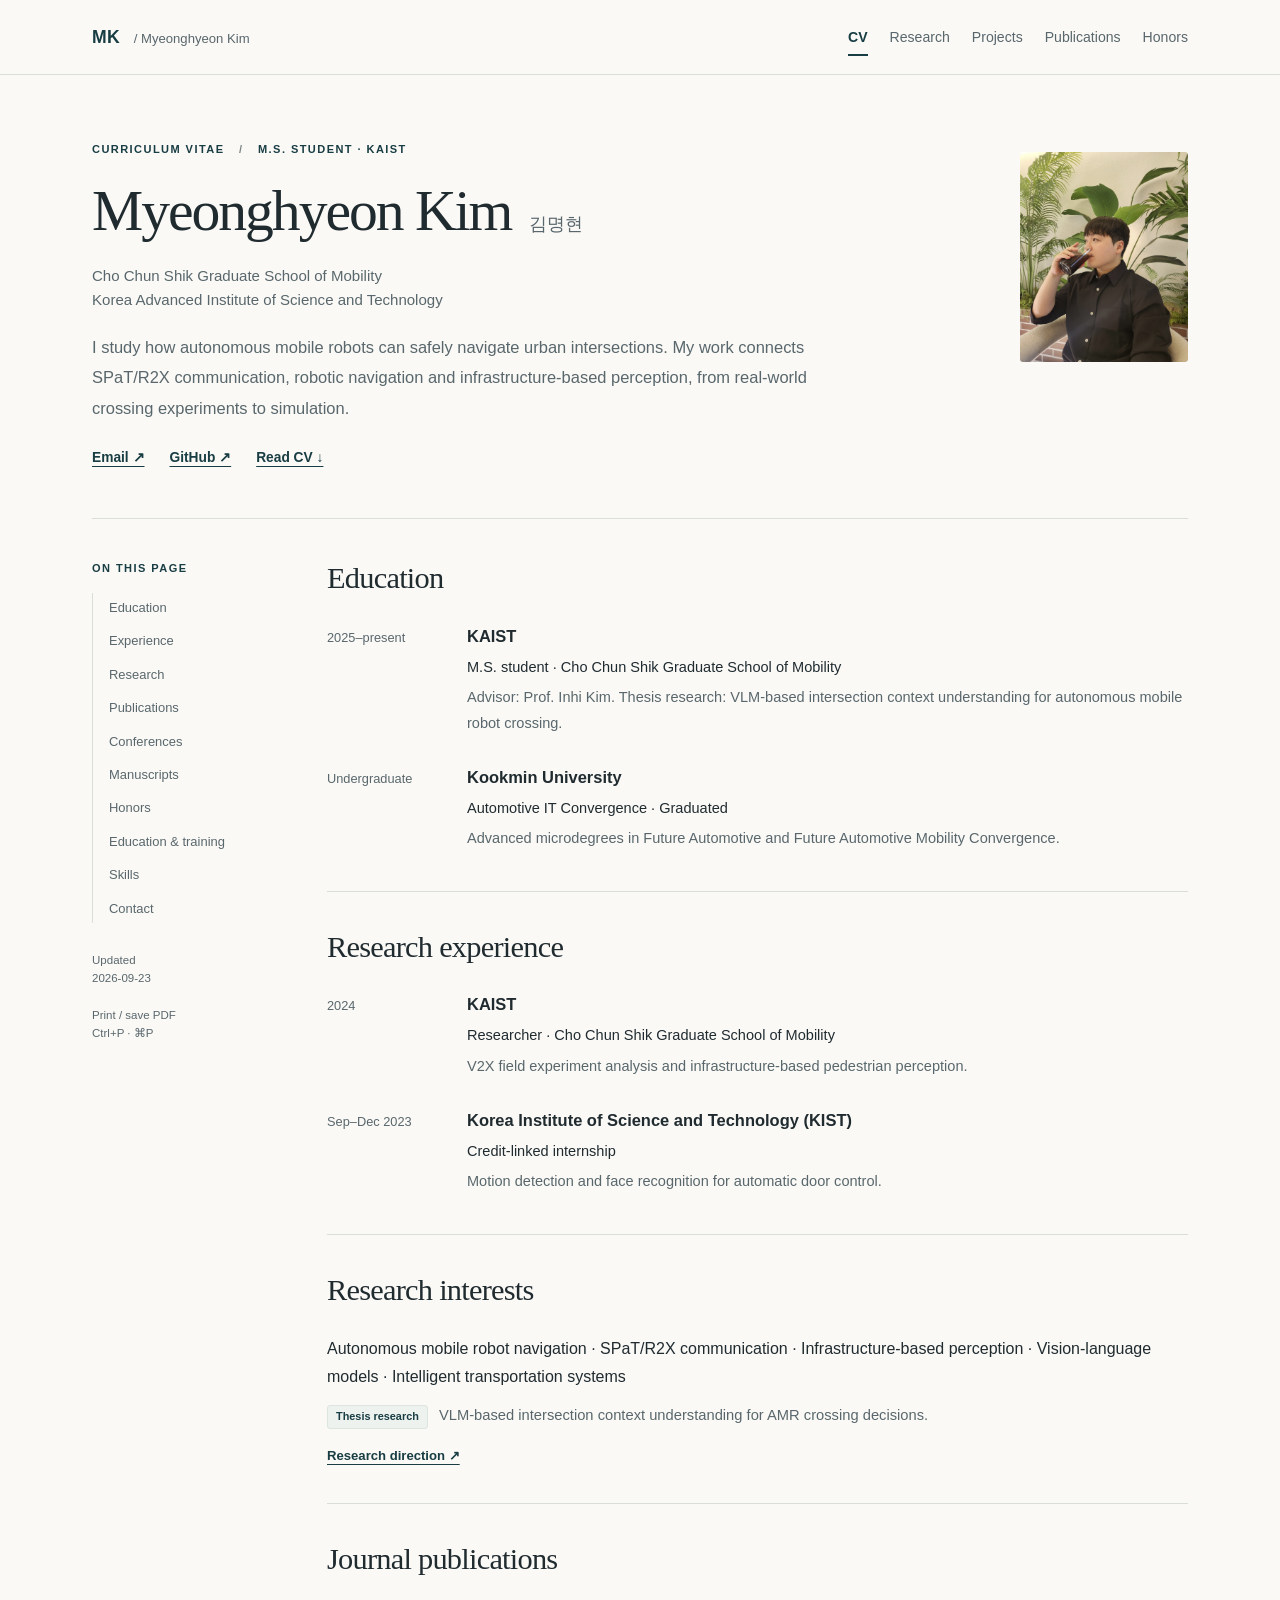
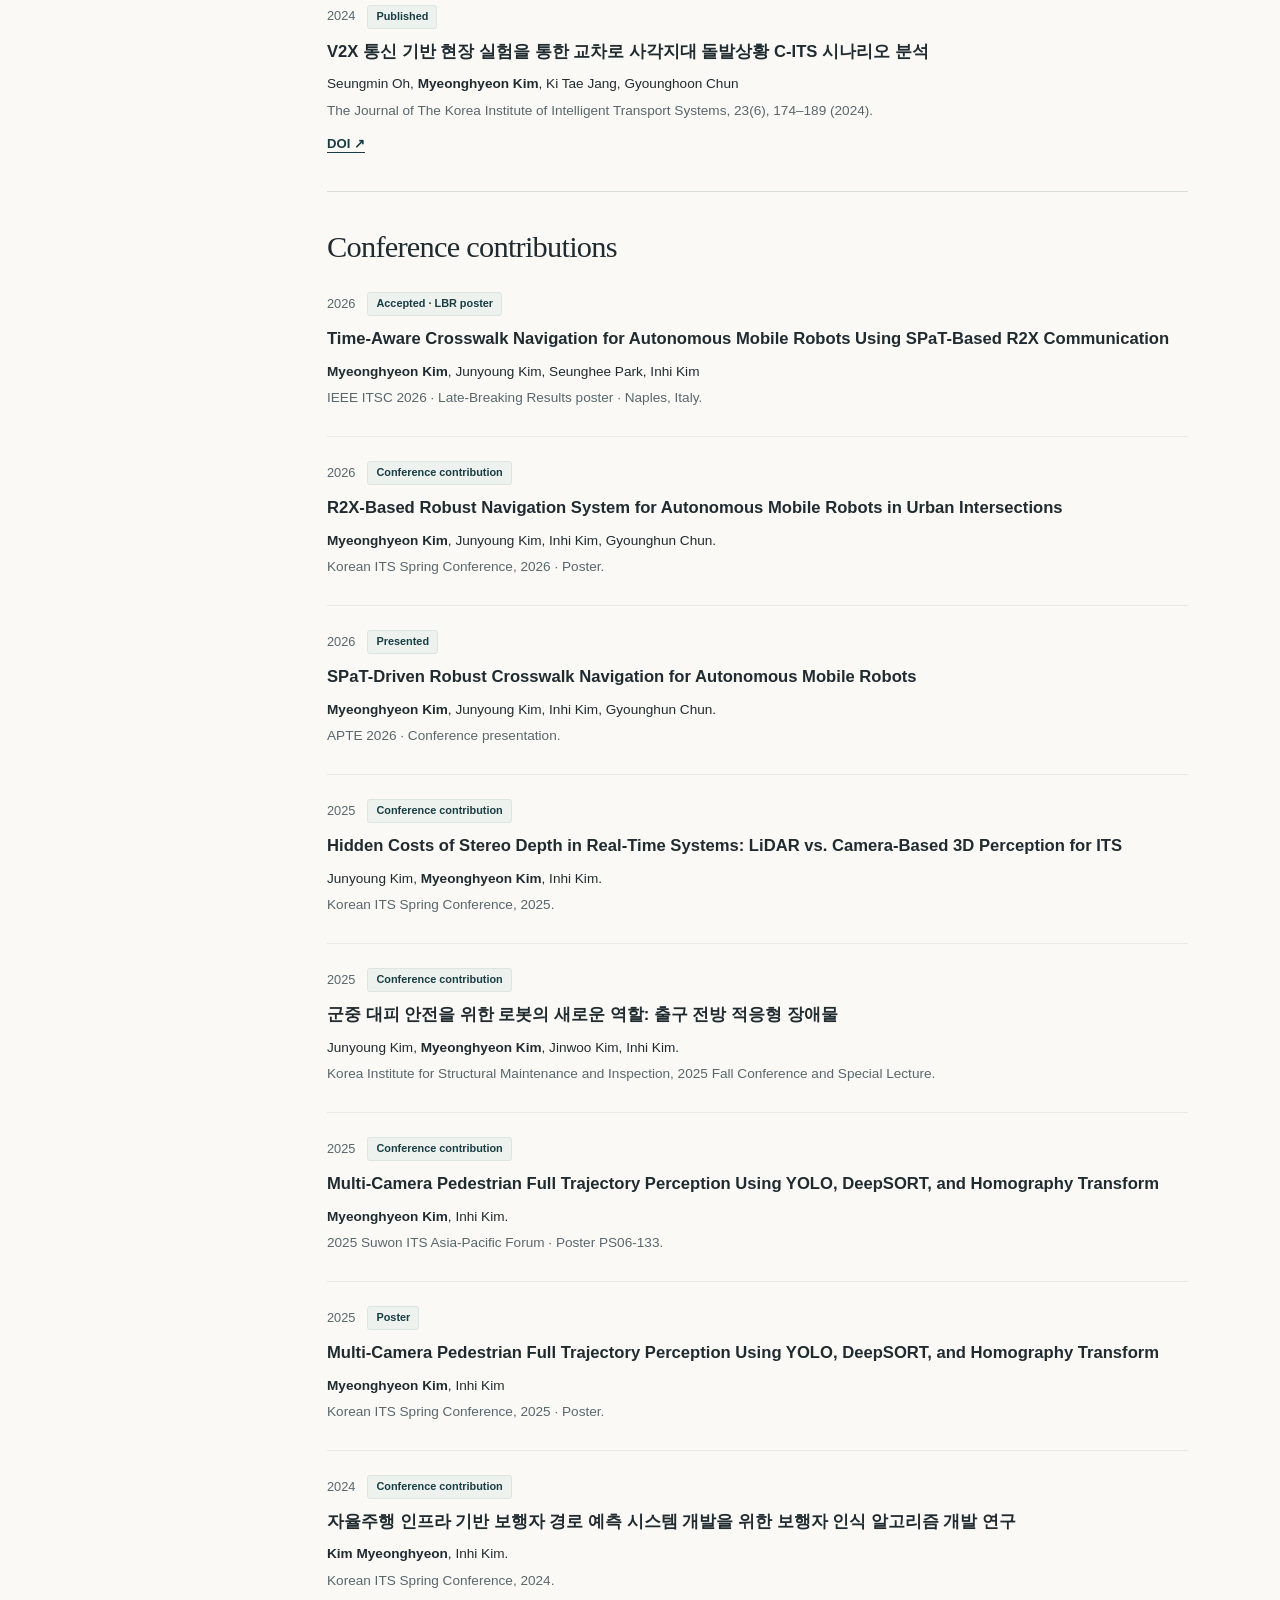
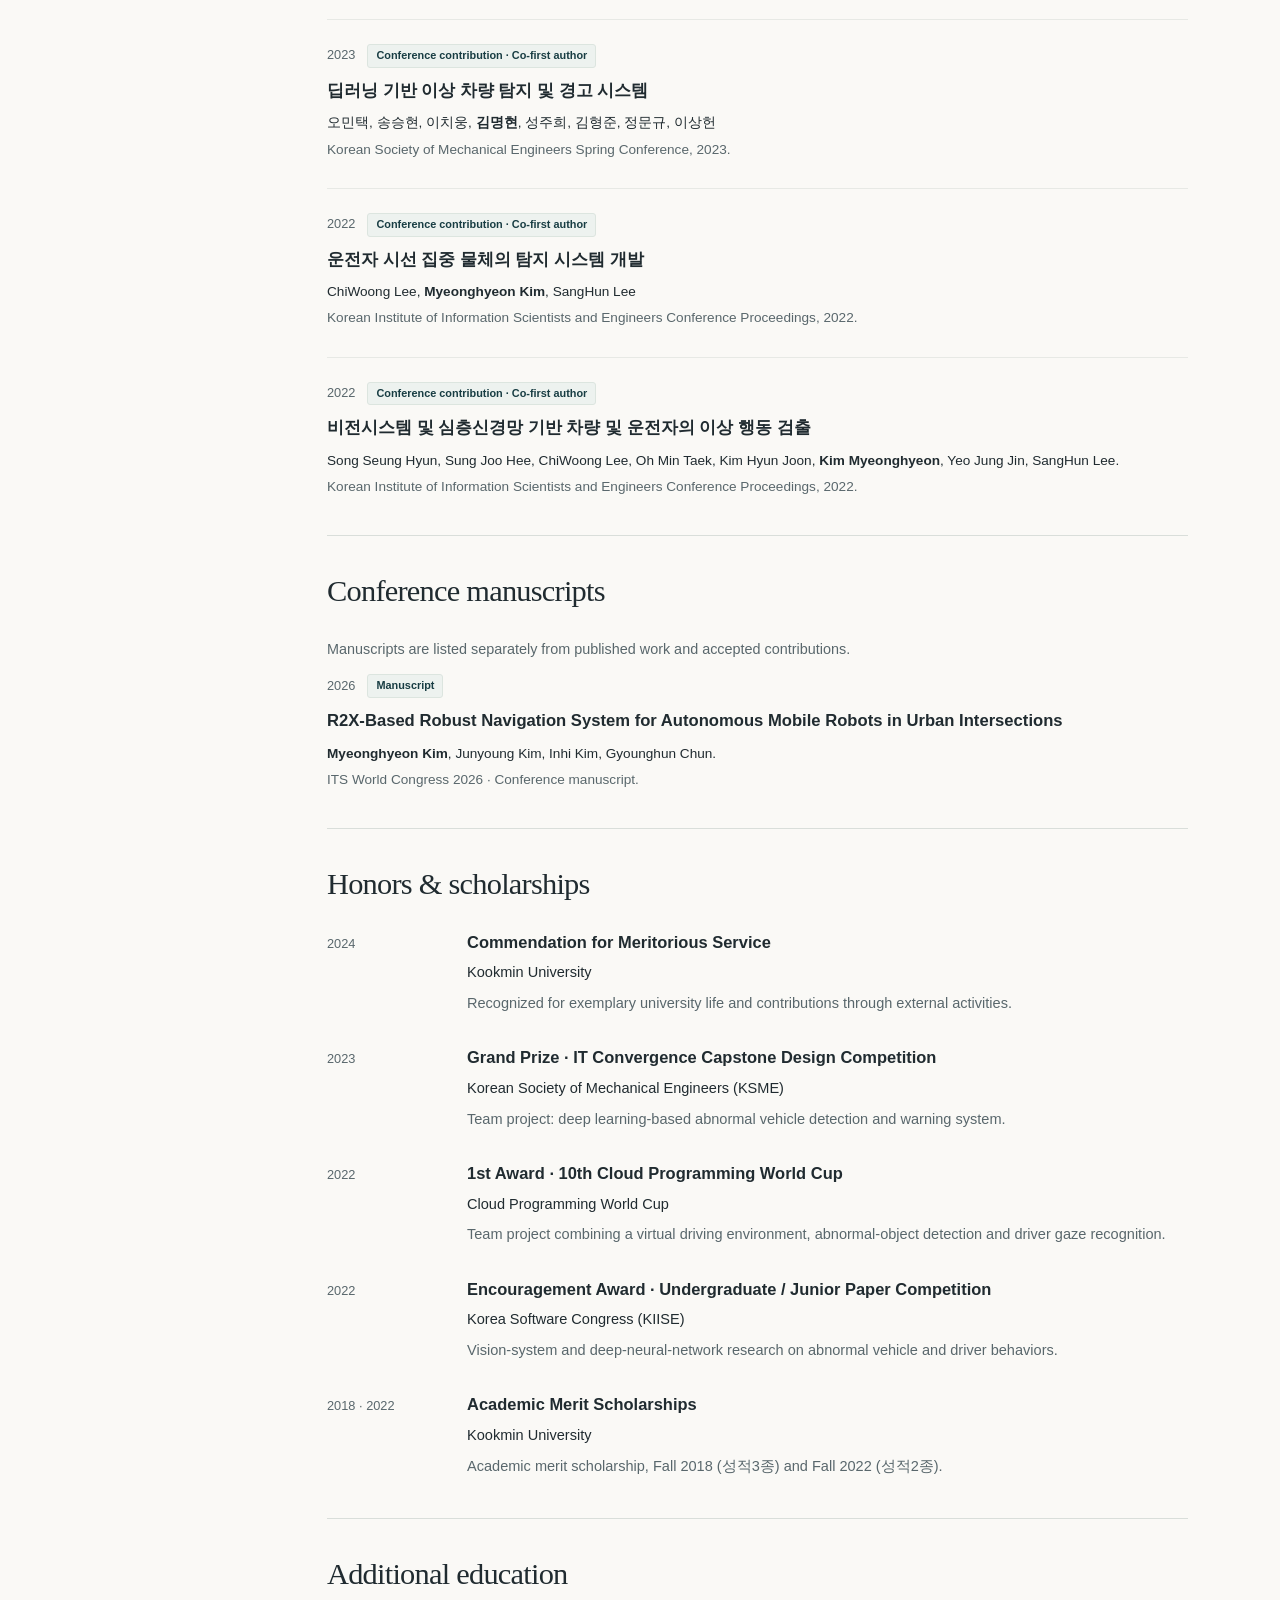
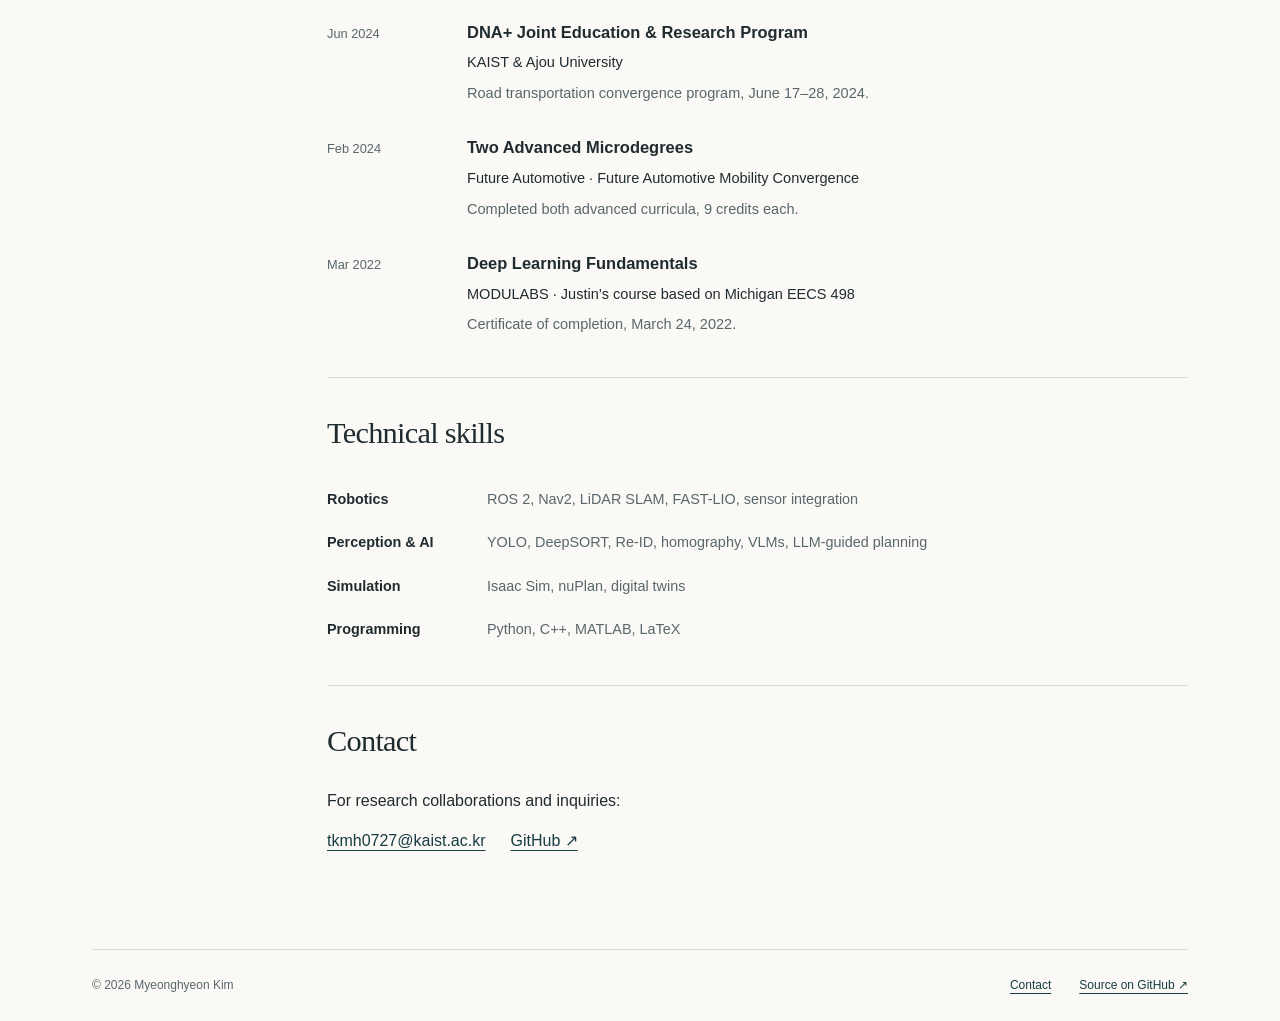
==== commit e76a5891: "Record co-first authorship and completed APTE presentation" ====
--- a/index.html
+++ b/index.html
@@ -1,5 +1,5 @@
 <!doctype html>
 <html lang="en"><head><meta charset="utf-8"><meta name="viewport" content="width=device-width, initial-scale=1"><meta name="description" content="I study how autonomous mobile robots can safely navigate urban intersections. My work connects SPaT/R2X communication, robotic navigation and infrastructure-based perception, from real-world crossing experiments to simulation."><meta name="theme-color" content="#183d43"><title>Curriculum Vitae | Myeonghyeon Kim</title><link rel="stylesheet" href="theme.css"></head>
 <body><a class="skip-link" href="#main">Skip to content</a><header class="site-header"><nav class="nav" aria-label="Main navigation"><a class="brand" href="index.html">MK<span> / Myeonghyeon Kim</span></a><div class="nav-links"><a href="index.html" aria-current="page">CV</a><a href="research.html">Research</a><a href="projects.html">Projects</a><a href="publications.html">Publications</a><a href="achievements.html">Honors</a></div></nav></header>
-<main id="main"><div class="page-heading"><div class="identity"><div><p class="eyebrow">Curriculum vitae <span> / </span> M.S. Student · KAIST</p><h1>Myeonghyeon Kim<span class="korean" lang="ko">김명현</span></h1><p class="affiliation">Cho Chun Shik Graduate School of Mobility<br>Korea Advanced Institute of Science and Technology</p><p class="lead">I study how autonomous mobile robots can safely navigate urban intersections. My work connects SPaT/R2X communication, robotic navigation and infrastructure-based perception, from real-world crossing experiments to simulation.</p><div class="hero-links"><a href="mailto:tkmh0727@kaist.ac.kr">Email ↗</a><a href="https://github.com/tkmh0727-rgb">GitHub ↗</a><a href="#education">Read CV ↓</a></div></div><img class="portrait" src="assets/profile.jpg" width="168" height="210" alt="Portrait of Myeonghyeon Kim"></div></div><div class="page-layout"><aside class="contents"><p class="eyebrow">On this page</p><nav aria-label="On this page"><a href="#education">Education</a><a href="#experience">Experience</a><a href="#research">Research</a><a href="#journals">Publications</a><a href="#conferences">Conferences</a><a href="#manuscripts">Manuscripts</a><a href="#awards">Honors</a><a href="#training">Education & training</a><a href="#skills">Skills</a><a href="#contact">Contact</a></nav><p class="updated">Updated<br><time datetime="2026-09-23">2026-09-23</time></p><p class="print-hint">Print / save PDF<br>Ctrl+P · ⌘P</p></aside><div class="cv-body"><section id="education" class="cv-section"><h2>Education</h2><article class="record"><p class="date">2025–present</p><div><h3>KAIST</h3><p class="subtitle">M.S. student · Cho Chun Shik Graduate School of Mobility</p><p>Advisor: Prof. Inhi Kim. Thesis research: VLM-based intersection context understanding for autonomous mobile robot crossing.</p></div></article><article class="record"><p class="date">Undergraduate</p><div><h3>Kookmin University</h3><p class="subtitle">Automotive IT Convergence · Graduated</p><p>Advanced microdegrees in Future Automotive and Future Automotive Mobility Convergence.</p></div></article></section><section id="experience" class="cv-section"><h2>Research experience</h2><article class="record"><p class="date">2024</p><div><h3>KAIST</h3><p class="subtitle">Researcher · Cho Chun Shik Graduate School of Mobility</p><p>V2X field experiment analysis and infrastructure-based pedestrian perception.</p></div></article><article class="record"><p class="date">Sep–Dec 2023</p><div><h3>Korea Institute of Science and Technology (KIST)</h3><p class="subtitle">Credit-linked internship</p><p>Motion detection and face recognition for automatic door control.</p></div></article></section><section id="research" class="cv-section"><h2>Research interests</h2><p>Autonomous mobile robot navigation · SPaT/R2X communication · Infrastructure-based perception · Vision-language models · Intelligent transportation systems</p><p class="research-note"><span class="badge">Thesis research</span> VLM-based intersection context understanding for AMR crossing decisions.</p><a class="text-link" href="research.html">Research direction ↗</a></section><section id="journals" class="cv-section"><h2>Journal publications</h2><article class="publication" id="pub-1"><div class="pub-meta"><span class="date">2024</span><span class="badge">Published</span></div><h3>V2X 통신 기반 현장 실험을 통한 교차로 사각지대 돌발상황 C-ITS 시나리오 분석</h3><p class="authors">Seungmin Oh, <strong>Myeonghyeon Kim</strong>, Ki Tae Jang, Gyounghoon Chun</p><p class="venue">The Journal of The Korea Institute of Intelligent Transport Systems, 23(6), 174–189 (2024).</p><a class="text-link" href="https://doi.org/10.12815/kits.2024.23.6.174">DOI ↗</a></article></section><section id="conferences" class="cv-section"><h2>Conference contributions</h2><article class="publication" id="pub-2"><div class="pub-meta"><span class="date">2026</span><span class="badge">Accepted · LBR poster</span></div><h3>Time-Aware Crosswalk Navigation for Autonomous Mobile Robots Using SPaT-Based R2X Communication</h3><p class="authors"><strong>Myeonghyeon Kim</strong>, Junyoung Kim, Seunghee Park, Inhi Kim</p><p class="venue">IEEE ITSC 2026 · Late-Breaking Results poster · Naples, Italy.</p></article><article class="publication" id="pub-3"><div class="pub-meta"><span class="date">2026</span><span class="badge">Conference contribution</span></div><h3>R2X-Based Robust Navigation System for Autonomous Mobile Robots in Urban Intersections</h3><p class="authors"><strong>Myeonghyeon Kim</strong>, Junyoung Kim, Inhi Kim, Gyounghun Chun.</p><p class="venue">Korean ITS Spring Conference, 2026 · Poster.</p></article><article class="publication" id="pub-4"><div class="pub-meta"><span class="date">2025</span><span class="badge">Conference contribution</span></div><h3>Hidden Costs of Stereo Depth in Real-Time Systems: LiDAR vs. Camera-Based 3D Perception for ITS</h3><p class="authors">Junyoung Kim, <strong>Myeonghyeon Kim</strong>, Inhi Kim.</p><p class="venue">Korean ITS Spring Conference, 2025.</p></article><article class="publication" id="pub-5"><div class="pub-meta"><span class="date">2025</span><span class="badge">Conference contribution</span></div><h3>군중 대피 안전을 위한 로봇의 새로운 역할: 출구 전방 적응형 장애물</h3><p class="authors">Junyoung Kim, <strong>Myeonghyeon Kim</strong>, Jinwoo Kim, Inhi Kim.</p><p class="venue">Korea Institute for Structural Maintenance and Inspection, 2025 Fall Conference and Special Lecture.</p></article><article class="publication" id="pub-6"><div class="pub-meta"><span class="date">2025</span><span class="badge">Conference contribution</span></div><h3>Multi-Camera Pedestrian Full Trajectory Perception Using YOLO, DeepSORT, and Homography Transform</h3><p class="authors"><strong>Myeonghyeon Kim</strong>, Inhi Kim.</p><p class="venue">2025 Suwon ITS Asia-Pacific Forum · Poster PS06-133.</p></article><article class="publication" id="its-spring-2025"><div class="pub-meta"><span class="date">2025</span><span class="badge">Poster</span></div><h3>Multi-Camera Pedestrian Full Trajectory Perception Using YOLO, DeepSORT, and Homography Transform</h3><p class="authors"><strong>Myeonghyeon Kim</strong>, Inhi Kim</p><p class="venue">Korean ITS Spring Conference, 2025 · Poster.</p></article><article class="publication" id="pub-7"><div class="pub-meta"><span class="date">2024</span><span class="badge">Conference contribution</span></div><h3>자율주행 인프라 기반 보행자 경로 예측 시스템 개발을 위한 보행자 인식 알고리즘 개발 연구</h3><p class="authors"><strong>Kim Myeonghyeon</strong>, Inhi Kim.</p><p class="venue">Korean ITS Spring Conference, 2024.</p></article><article class="publication" id="pub-8"><div class="pub-meta"><span class="date">2023</span><span class="badge">Conference contribution</span></div><h3>딥러닝 기반 이상 차량 탐지 및 경고 시스템</h3><p class="authors">오민택, 송승현, 이치웅, <strong>김명현</strong>, 성주희, 김형준, 정문규, 이상헌</p><p class="venue">Korean Society of Mechanical Engineers Spring Conference, 2023.</p></article><article class="publication" id="pub-9"><div class="pub-meta"><span class="date">2022</span><span class="badge">Conference contribution</span></div><h3>운전자 시선 집중 물체의 탐지 시스템 개발</h3><p class="authors">ChiWoong Lee, <strong>Myeonghyeon Kim</strong>, SangHun Lee</p><p class="venue">Korean Institute of Information Scientists and Engineers Conference Proceedings, 2022.</p></article><article class="publication" id="pub-10"><div class="pub-meta"><span class="date">2022</span><span class="badge">Conference contribution</span></div><h3>비전시스템 및 심층신경망 기반 차량 및 운전자의 이상 행동 검출</h3><p class="authors">Song Seung Hyun, Sung Joo Hee, ChiWoong Lee, Oh Min Taek, Kim Hyun Joon, <strong>Kim Myeonghyeon</strong>, Yeo Jung Jin, SangHun Lee.</p><p class="venue">Korean Institute of Information Scientists and Engineers Conference Proceedings, 2022.</p></article></section><section id="manuscripts" class="cv-section"><h2>Conference manuscripts</h2><p class="section-intro">Manuscripts are listed separately from published work and accepted contributions.</p><article class="publication" id="pub-11"><div class="pub-meta"><span class="date">2026</span><span class="badge">Manuscript</span></div><h3>SPaT-Driven Robust Crosswalk Navigation for Autonomous Mobile Robots</h3><p class="authors"><strong>Myeonghyeon Kim</strong>, Junyoung Kim, Inhi Kim, Gyounghun Chun.</p><p class="venue">APTE 2026 · Conference manuscript.</p></article><article class="publication" id="pub-12"><div class="pub-meta"><span class="date">2026</span><span class="badge">Manuscript</span></div><h3>R2X-Based Robust Navigation System for Autonomous Mobile Robots in Urban Intersections</h3><p class="authors"><strong>Myeonghyeon Kim</strong>, Junyoung Kim, Inhi Kim, Gyounghun Chun.</p><p class="venue">ITS World Congress 2026 · Conference manuscript.</p></article></section><section id="awards" class="cv-section"><h2>Honors & scholarships</h2><article class="record"><p class="date">2024</p><div><h3>Commendation for Meritorious Service</h3><p class="subtitle">Kookmin University</p><p>Recognized for exemplary university life and contributions through external activities.</p></div></article><article class="record"><p class="date">2023</p><div><h3>Grand Prize · IT Convergence Capstone Design Competition</h3><p class="subtitle">Korean Society of Mechanical Engineers (KSME)</p><p>Team project: deep learning-based abnormal vehicle detection and warning system.</p></div></article><article class="record"><p class="date">2022</p><div><h3>1st Award · 10th Cloud Programming World Cup</h3><p class="subtitle">Cloud Programming World Cup</p><p>Team project combining a virtual driving environment, abnormal-object detection and driver gaze recognition.</p></div></article><article class="record"><p class="date">2022</p><div><h3>Encouragement Award · Undergraduate / Junior Paper Competition</h3><p class="subtitle">Korea Software Congress (KIISE)</p><p>Vision-system and deep-neural-network research on abnormal vehicle and driver behaviors.</p></div></article><article class="record"><p class="date">2018 · 2022</p><div><h3>Academic Merit Scholarships</h3><p class="subtitle">Kookmin University</p><p>Academic merit scholarship, Fall 2018 (성적3종) and Fall 2022 (성적2종).</p></div></article></section><section id="training" class="cv-section"><h2>Additional education</h2><article class="record"><p class="date">Jun 2024</p><div><h3>DNA+ Joint Education &amp; Research Program</h3><p class="subtitle">KAIST &amp; Ajou University</p><p>Road transportation convergence program, June 17–28, 2024.</p></div></article><article class="record"><p class="date">Feb 2024</p><div><h3>Two Advanced Microdegrees</h3><p class="subtitle">Future Automotive · Future Automotive Mobility Convergence</p><p>Completed both advanced curricula, 9 credits each.</p></div></article><article class="record"><p class="date">Mar 2022</p><div><h3>Deep Learning Fundamentals</h3><p class="subtitle">MODULABS · Justin’s course based on Michigan EECS 498</p><p>Certificate of completion, March 24, 2022.</p></div></article></section><section id="skills" class="cv-section"><h2>Technical skills</h2><dl class="skills"><div><dt>Robotics</dt><dd>ROS 2, Nav2, LiDAR SLAM, FAST-LIO, sensor integration</dd></div><div><dt>Perception &amp; AI</dt><dd>YOLO, DeepSORT, Re-ID, homography, VLMs, LLM-guided planning</dd></div><div><dt>Simulation</dt><dd>Isaac Sim, nuPlan, digital twins</dd></div><div><dt>Programming</dt><dd>Python, C++, MATLAB, LaTeX</dd></div></dl></section><section id="contact" class="cv-section"><h2>Contact</h2><p>For research collaborations and inquiries:</p><div class="contact-links"><a href="mailto:tkmh0727@kaist.ac.kr">tkmh0727@kaist.ac.kr</a><a href="https://github.com/tkmh0727-rgb">GitHub ↗</a></div></section></div></div></main>
+<main id="main"><div class="page-heading"><div class="identity"><div><p class="eyebrow">Curriculum vitae <span> / </span> M.S. Student · KAIST</p><h1>Myeonghyeon Kim<span class="korean" lang="ko">김명현</span></h1><p class="affiliation">Cho Chun Shik Graduate School of Mobility<br>Korea Advanced Institute of Science and Technology</p><p class="lead">I study how autonomous mobile robots can safely navigate urban intersections. My work connects SPaT/R2X communication, robotic navigation and infrastructure-based perception, from real-world crossing experiments to simulation.</p><div class="hero-links"><a href="mailto:tkmh0727@kaist.ac.kr">Email ↗</a><a href="https://github.com/tkmh0727-rgb">GitHub ↗</a><a href="#education">Read CV ↓</a></div></div><img class="portrait" src="assets/profile.jpg" width="168" height="210" alt="Portrait of Myeonghyeon Kim"></div></div><div class="page-layout"><aside class="contents"><p class="eyebrow">On this page</p><nav aria-label="On this page"><a href="#education">Education</a><a href="#experience">Experience</a><a href="#research">Research</a><a href="#journals">Publications</a><a href="#conferences">Conferences</a><a href="#manuscripts">Manuscripts</a><a href="#awards">Honors</a><a href="#training">Education & training</a><a href="#skills">Skills</a><a href="#contact">Contact</a></nav><p class="updated">Updated<br><time datetime="2026-09-23">2026-09-23</time></p><p class="print-hint">Print / save PDF<br>Ctrl+P · ⌘P</p></aside><div class="cv-body"><section id="education" class="cv-section"><h2>Education</h2><article class="record"><p class="date">2025–present</p><div><h3>KAIST</h3><p class="subtitle">M.S. student · Cho Chun Shik Graduate School of Mobility</p><p>Advisor: Prof. Inhi Kim. Thesis research: VLM-based intersection context understanding for autonomous mobile robot crossing.</p></div></article><article class="record"><p class="date">Undergraduate</p><div><h3>Kookmin University</h3><p class="subtitle">Automotive IT Convergence · Graduated</p><p>Advanced microdegrees in Future Automotive and Future Automotive Mobility Convergence.</p></div></article></section><section id="experience" class="cv-section"><h2>Research experience</h2><article class="record"><p class="date">2024</p><div><h3>KAIST</h3><p class="subtitle">Researcher · Cho Chun Shik Graduate School of Mobility</p><p>V2X field experiment analysis and infrastructure-based pedestrian perception.</p></div></article><article class="record"><p class="date">Sep–Dec 2023</p><div><h3>Korea Institute of Science and Technology (KIST)</h3><p class="subtitle">Credit-linked internship</p><p>Motion detection and face recognition for automatic door control.</p></div></article></section><section id="research" class="cv-section"><h2>Research interests</h2><p>Autonomous mobile robot navigation · SPaT/R2X communication · Infrastructure-based perception · Vision-language models · Intelligent transportation systems</p><p class="research-note"><span class="badge">Thesis research</span> VLM-based intersection context understanding for AMR crossing decisions.</p><a class="text-link" href="research.html">Research direction ↗</a></section><section id="journals" class="cv-section"><h2>Journal publications</h2><article class="publication" id="pub-1"><div class="pub-meta"><span class="date">2024</span><span class="badge">Published</span></div><h3>V2X 통신 기반 현장 실험을 통한 교차로 사각지대 돌발상황 C-ITS 시나리오 분석</h3><p class="authors">Seungmin Oh, <strong>Myeonghyeon Kim</strong>, Ki Tae Jang, Gyounghoon Chun</p><p class="venue">The Journal of The Korea Institute of Intelligent Transport Systems, 23(6), 174–189 (2024).</p><a class="text-link" href="https://doi.org/10.12815/kits.2024.23.6.174">DOI ↗</a></article></section><section id="conferences" class="cv-section"><h2>Conference contributions</h2><article class="publication" id="pub-2"><div class="pub-meta"><span class="date">2026</span><span class="badge">Accepted · LBR poster</span></div><h3>Time-Aware Crosswalk Navigation for Autonomous Mobile Robots Using SPaT-Based R2X Communication</h3><p class="authors"><strong>Myeonghyeon Kim</strong>, Junyoung Kim, Seunghee Park, Inhi Kim</p><p class="venue">IEEE ITSC 2026 · Late-Breaking Results poster · Naples, Italy.</p></article><article class="publication" id="pub-3"><div class="pub-meta"><span class="date">2026</span><span class="badge">Conference contribution</span></div><h3>R2X-Based Robust Navigation System for Autonomous Mobile Robots in Urban Intersections</h3><p class="authors"><strong>Myeonghyeon Kim</strong>, Junyoung Kim, Inhi Kim, Gyounghun Chun.</p><p class="venue">Korean ITS Spring Conference, 2026 · Poster.</p></article><article class="publication" id="pub-11"><div class="pub-meta"><span class="date">2026</span><span class="badge">Presented</span></div><h3>SPaT-Driven Robust Crosswalk Navigation for Autonomous Mobile Robots</h3><p class="authors"><strong>Myeonghyeon Kim</strong>, Junyoung Kim, Inhi Kim, Gyounghun Chun.</p><p class="venue">APTE 2026 · Conference presentation.</p></article><article class="publication" id="pub-4"><div class="pub-meta"><span class="date">2025</span><span class="badge">Conference contribution</span></div><h3>Hidden Costs of Stereo Depth in Real-Time Systems: LiDAR vs. Camera-Based 3D Perception for ITS</h3><p class="authors">Junyoung Kim, <strong>Myeonghyeon Kim</strong>, Inhi Kim.</p><p class="venue">Korean ITS Spring Conference, 2025.</p></article><article class="publication" id="pub-5"><div class="pub-meta"><span class="date">2025</span><span class="badge">Conference contribution</span></div><h3>군중 대피 안전을 위한 로봇의 새로운 역할: 출구 전방 적응형 장애물</h3><p class="authors">Junyoung Kim, <strong>Myeonghyeon Kim</strong>, Jinwoo Kim, Inhi Kim.</p><p class="venue">Korea Institute for Structural Maintenance and Inspection, 2025 Fall Conference and Special Lecture.</p></article><article class="publication" id="pub-6"><div class="pub-meta"><span class="date">2025</span><span class="badge">Conference contribution</span></div><h3>Multi-Camera Pedestrian Full Trajectory Perception Using YOLO, DeepSORT, and Homography Transform</h3><p class="authors"><strong>Myeonghyeon Kim</strong>, Inhi Kim.</p><p class="venue">2025 Suwon ITS Asia-Pacific Forum · Poster PS06-133.</p></article><article class="publication" id="its-spring-2025"><div class="pub-meta"><span class="date">2025</span><span class="badge">Poster</span></div><h3>Multi-Camera Pedestrian Full Trajectory Perception Using YOLO, DeepSORT, and Homography Transform</h3><p class="authors"><strong>Myeonghyeon Kim</strong>, Inhi Kim</p><p class="venue">Korean ITS Spring Conference, 2025 · Poster.</p></article><article class="publication" id="pub-7"><div class="pub-meta"><span class="date">2024</span><span class="badge">Conference contribution</span></div><h3>자율주행 인프라 기반 보행자 경로 예측 시스템 개발을 위한 보행자 인식 알고리즘 개발 연구</h3><p class="authors"><strong>Kim Myeonghyeon</strong>, Inhi Kim.</p><p class="venue">Korean ITS Spring Conference, 2024.</p></article><article class="publication" id="pub-8"><div class="pub-meta"><span class="date">2023</span><span class="badge">Conference contribution · Co-first author</span></div><h3>딥러닝 기반 이상 차량 탐지 및 경고 시스템</h3><p class="authors">오민택, 송승현, 이치웅, <strong>김명현</strong>, 성주희, 김형준, 정문규, 이상헌</p><p class="venue">Korean Society of Mechanical Engineers Spring Conference, 2023.</p></article><article class="publication" id="pub-9"><div class="pub-meta"><span class="date">2022</span><span class="badge">Conference contribution · Co-first author</span></div><h3>운전자 시선 집중 물체의 탐지 시스템 개발</h3><p class="authors">ChiWoong Lee, <strong>Myeonghyeon Kim</strong>, SangHun Lee</p><p class="venue">Korean Institute of Information Scientists and Engineers Conference Proceedings, 2022.</p></article><article class="publication" id="pub-10"><div class="pub-meta"><span class="date">2022</span><span class="badge">Conference contribution · Co-first author</span></div><h3>비전시스템 및 심층신경망 기반 차량 및 운전자의 이상 행동 검출</h3><p class="authors">Song Seung Hyun, Sung Joo Hee, ChiWoong Lee, Oh Min Taek, Kim Hyun Joon, <strong>Kim Myeonghyeon</strong>, Yeo Jung Jin, SangHun Lee.</p><p class="venue">Korean Institute of Information Scientists and Engineers Conference Proceedings, 2022.</p></article></section><section id="manuscripts" class="cv-section"><h2>Conference manuscripts</h2><p class="section-intro">Manuscripts are listed separately from published work and accepted contributions.</p><article class="publication" id="pub-12"><div class="pub-meta"><span class="date">2026</span><span class="badge">Manuscript</span></div><h3>R2X-Based Robust Navigation System for Autonomous Mobile Robots in Urban Intersections</h3><p class="authors"><strong>Myeonghyeon Kim</strong>, Junyoung Kim, Inhi Kim, Gyounghun Chun.</p><p class="venue">ITS World Congress 2026 · Conference manuscript.</p></article></section><section id="awards" class="cv-section"><h2>Honors & scholarships</h2><article class="record"><p class="date">2024</p><div><h3>Commendation for Meritorious Service</h3><p class="subtitle">Kookmin University</p><p>Recognized for exemplary university life and contributions through external activities.</p></div></article><article class="record"><p class="date">2023</p><div><h3>Grand Prize · IT Convergence Capstone Design Competition</h3><p class="subtitle">Korean Society of Mechanical Engineers (KSME)</p><p>Team project: deep learning-based abnormal vehicle detection and warning system.</p></div></article><article class="record"><p class="date">2022</p><div><h3>1st Award · 10th Cloud Programming World Cup</h3><p class="subtitle">Cloud Programming World Cup</p><p>Team project combining a virtual driving environment, abnormal-object detection and driver gaze recognition.</p></div></article><article class="record"><p class="date">2022</p><div><h3>Encouragement Award · Undergraduate / Junior Paper Competition</h3><p class="subtitle">Korea Software Congress (KIISE)</p><p>Vision-system and deep-neural-network research on abnormal vehicle and driver behaviors.</p></div></article><article class="record"><p class="date">2018 · 2022</p><div><h3>Academic Merit Scholarships</h3><p class="subtitle">Kookmin University</p><p>Academic merit scholarship, Fall 2018 (성적3종) and Fall 2022 (성적2종).</p></div></article></section><section id="training" class="cv-section"><h2>Additional education</h2><article class="record"><p class="date">Jun 2024</p><div><h3>DNA+ Joint Education &amp; Research Program</h3><p class="subtitle">KAIST &amp; Ajou University</p><p>Road transportation convergence program, June 17–28, 2024.</p></div></article><article class="record"><p class="date">Feb 2024</p><div><h3>Two Advanced Microdegrees</h3><p class="subtitle">Future Automotive · Future Automotive Mobility Convergence</p><p>Completed both advanced curricula, 9 credits each.</p></div></article><article class="record"><p class="date">Mar 2022</p><div><h3>Deep Learning Fundamentals</h3><p class="subtitle">MODULABS · Justin’s course based on Michigan EECS 498</p><p>Certificate of completion, March 24, 2022.</p></div></article></section><section id="skills" class="cv-section"><h2>Technical skills</h2><dl class="skills"><div><dt>Robotics</dt><dd>ROS 2, Nav2, LiDAR SLAM, FAST-LIO, sensor integration</dd></div><div><dt>Perception &amp; AI</dt><dd>YOLO, DeepSORT, Re-ID, homography, VLMs, LLM-guided planning</dd></div><div><dt>Simulation</dt><dd>Isaac Sim, nuPlan, digital twins</dd></div><div><dt>Programming</dt><dd>Python, C++, MATLAB, LaTeX</dd></div></dl></section><section id="contact" class="cv-section"><h2>Contact</h2><p>For research collaborations and inquiries:</p><div class="contact-links"><a href="mailto:tkmh0727@kaist.ac.kr">tkmh0727@kaist.ac.kr</a><a href="https://github.com/tkmh0727-rgb">GitHub ↗</a></div></section></div></div></main>
 <footer><span>© 2026 Myeonghyeon Kim</span><a href="index.html#contact">Contact</a><a href="https://github.com/tkmh0727-rgb/tkmh0727-rgb.github.io">Source on GitHub ↗</a></footer></body></html>
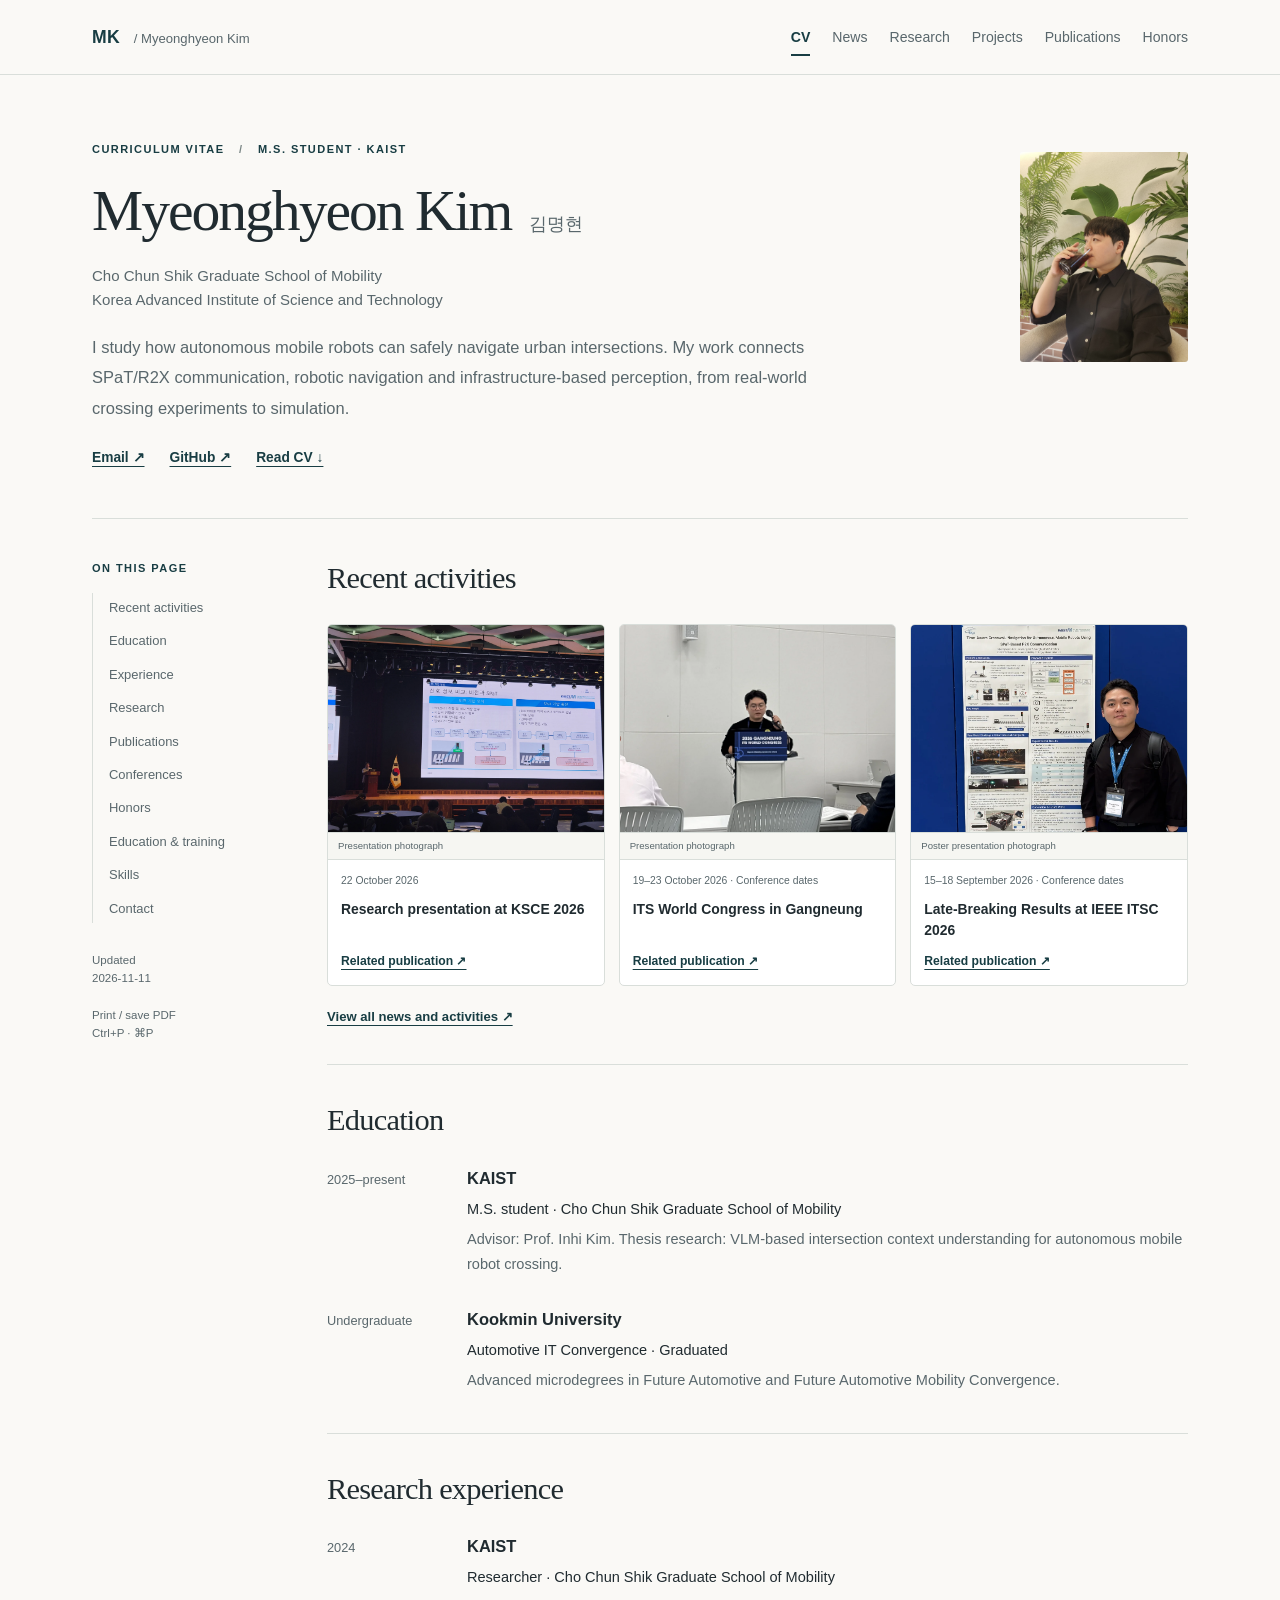
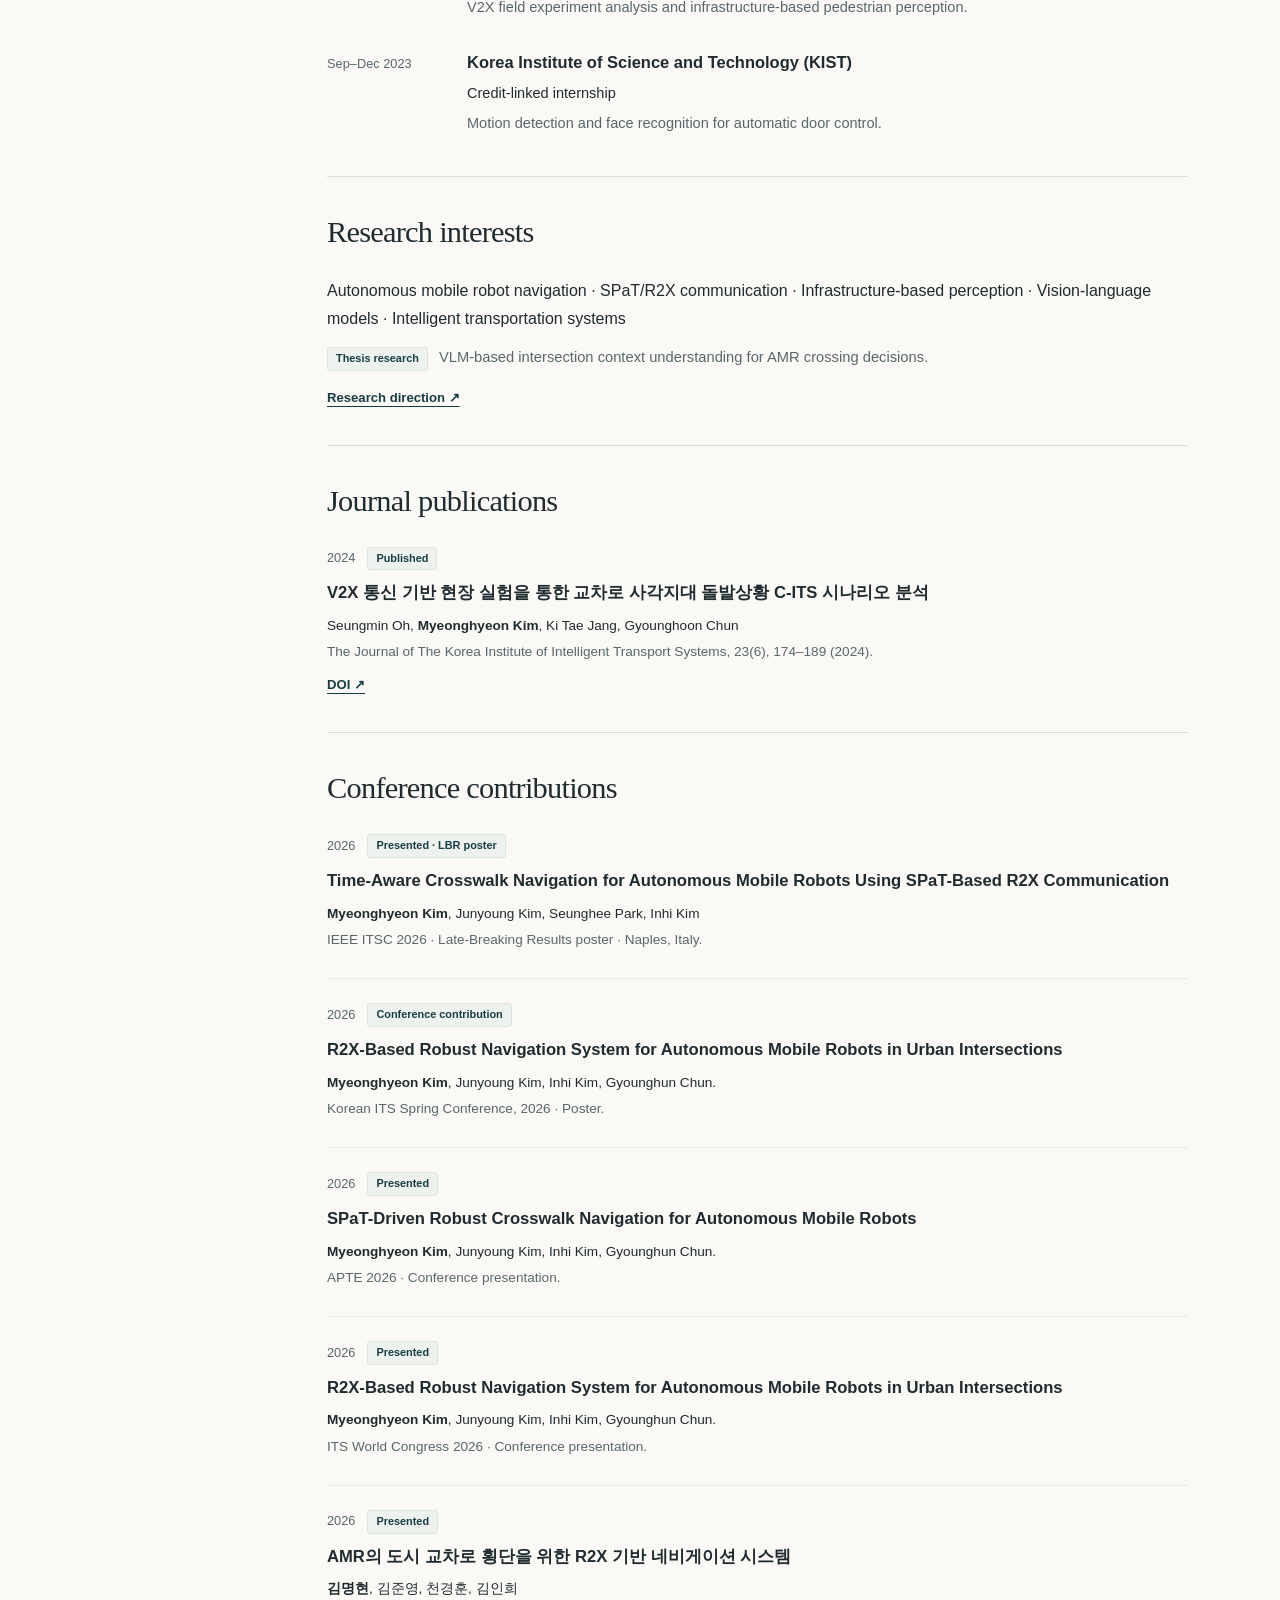
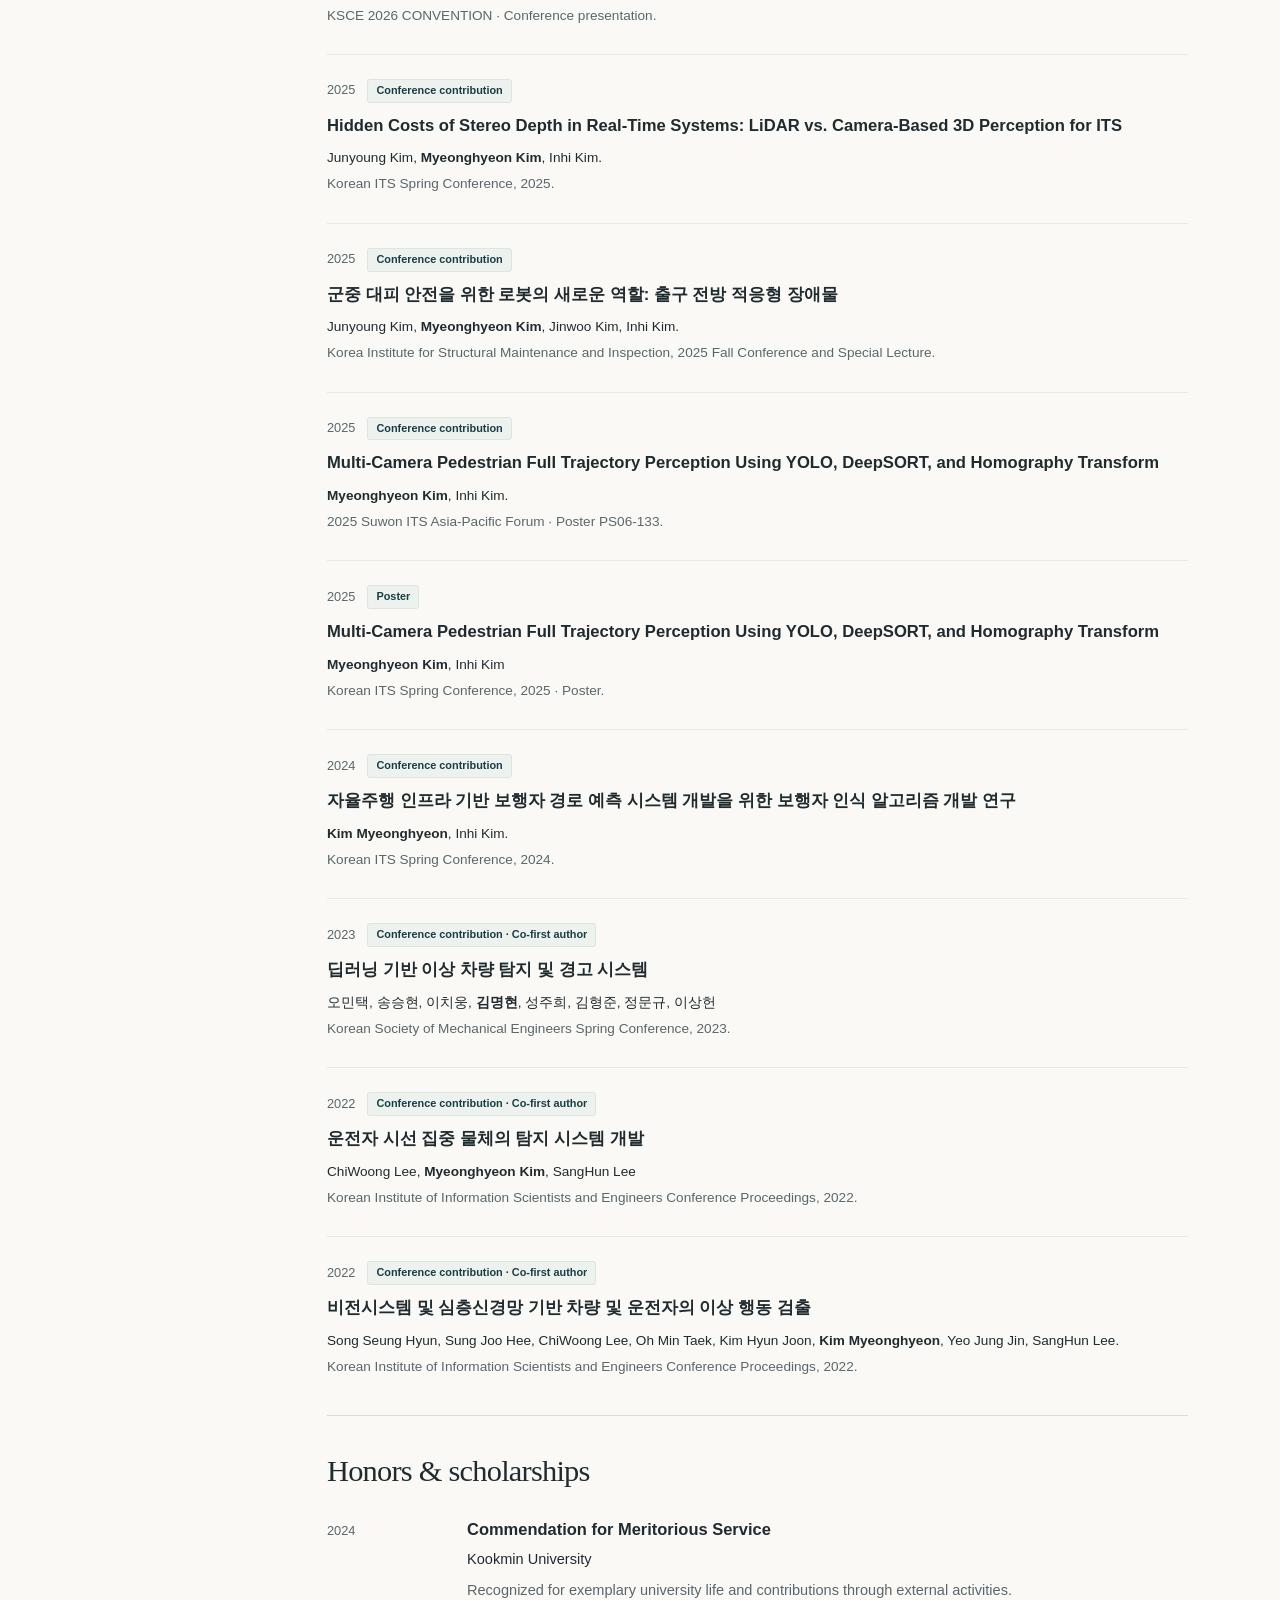
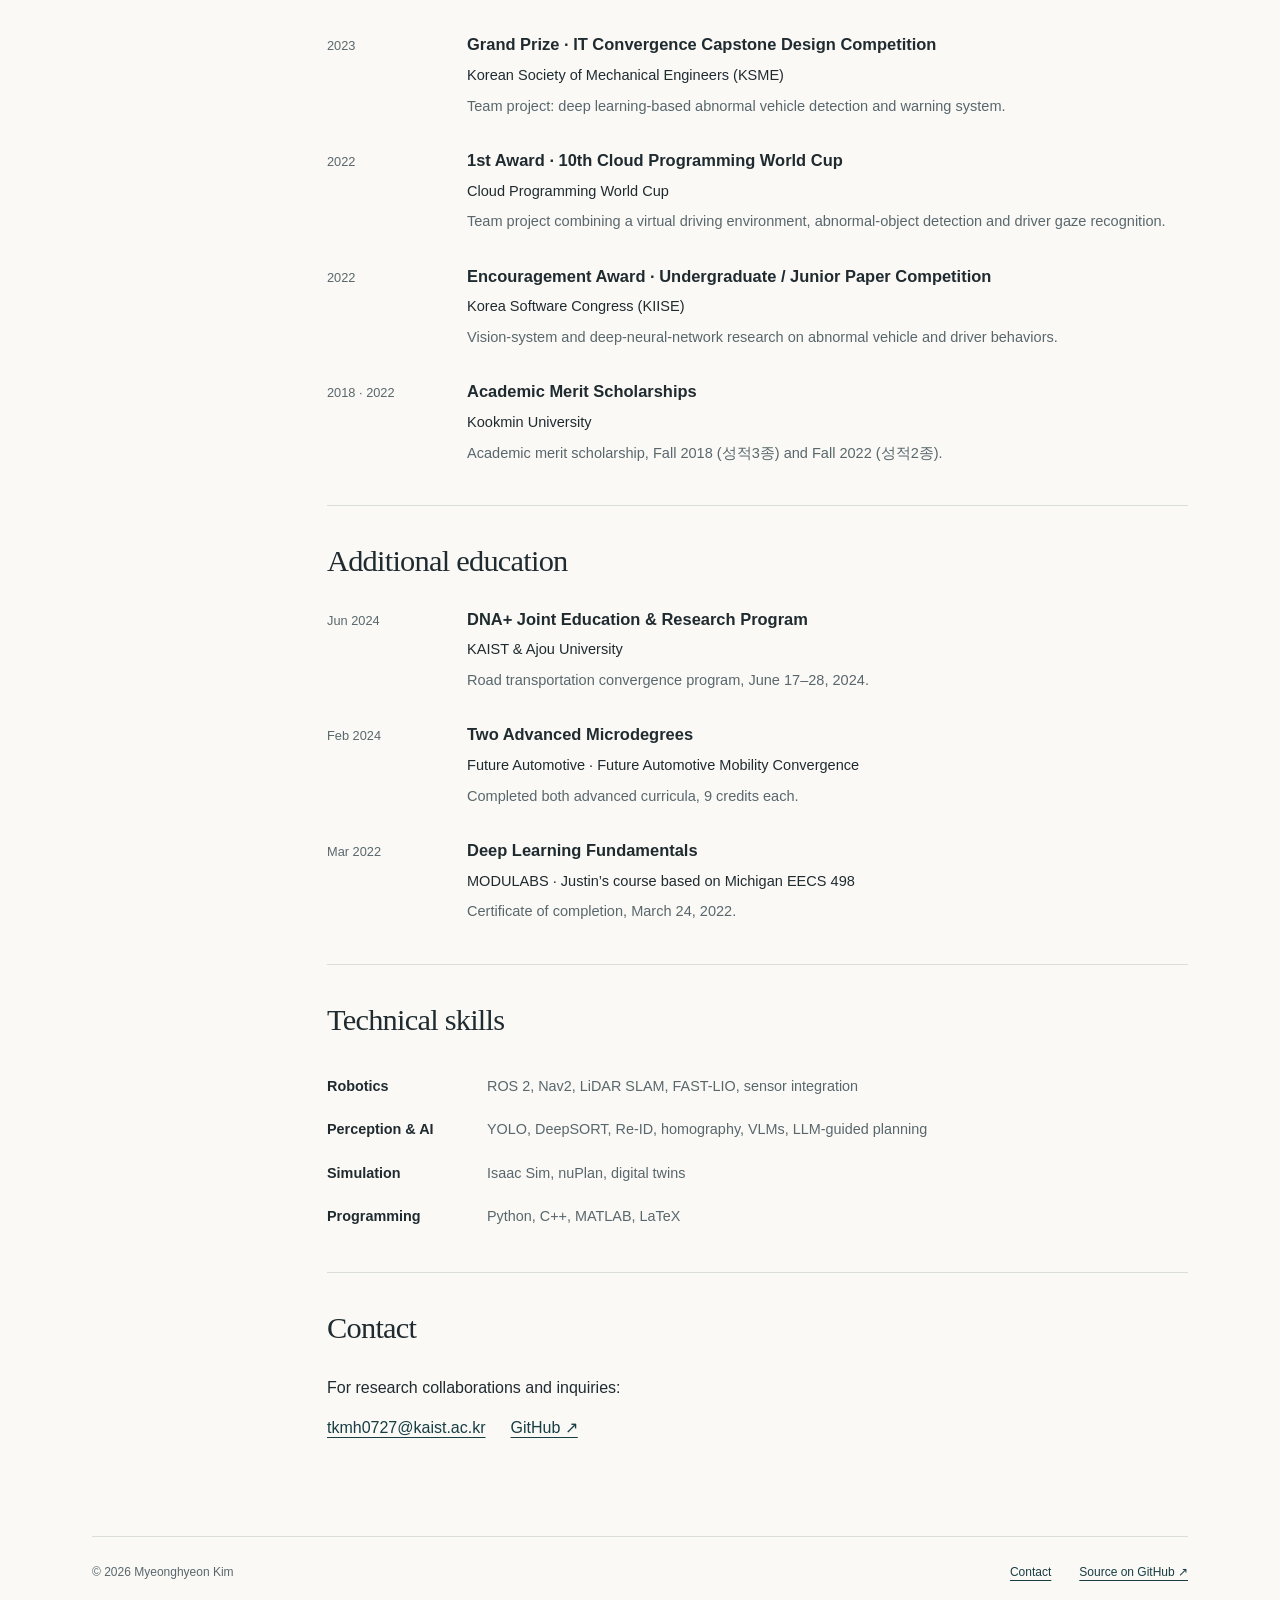
==== commit dddb91d7: "Publish activity news with conference photos and document previews" ====
--- a/index.html
+++ b/index.html
@@ -1,5 +1,11 @@
 <!doctype html>
 <html lang="en"><head><meta charset="utf-8"><meta name="viewport" content="width=device-width, initial-scale=1"><meta name="description" content="I study how autonomous mobile robots can safely navigate urban intersections. My work connects SPaT/R2X communication, robotic navigation and infrastructure-based perception, from real-world crossing experiments to simulation."><meta name="theme-color" content="#183d43"><title>Curriculum Vitae | Myeonghyeon Kim</title><link rel="stylesheet" href="theme.css"></head>
-<body><a class="skip-link" href="#main">Skip to content</a><header class="site-header"><nav class="nav" aria-label="Main navigation"><a class="brand" href="index.html">MK<span> / Myeonghyeon Kim</span></a><div class="nav-links"><a href="index.html" aria-current="page">CV</a><a href="research.html">Research</a><a href="projects.html">Projects</a><a href="publications.html">Publications</a><a href="achievements.html">Honors</a></div></nav></header>
-<main id="main"><div class="page-heading"><div class="identity"><div><p class="eyebrow">Curriculum vitae <span> / </span> M.S. Student · KAIST</p><h1>Myeonghyeon Kim<span class="korean" lang="ko">김명현</span></h1><p class="affiliation">Cho Chun Shik Graduate School of Mobility<br>Korea Advanced Institute of Science and Technology</p><p class="lead">I study how autonomous mobile robots can safely navigate urban intersections. My work connects SPaT/R2X communication, robotic navigation and infrastructure-based perception, from real-world crossing experiments to simulation.</p><div class="hero-links"><a href="mailto:tkmh0727@kaist.ac.kr">Email ↗</a><a href="https://github.com/tkmh0727-rgb">GitHub ↗</a><a href="#education">Read CV ↓</a></div></div><img class="portrait" src="assets/profile.jpg" width="168" height="210" alt="Portrait of Myeonghyeon Kim"></div></div><div class="page-layout"><aside class="contents"><p class="eyebrow">On this page</p><nav aria-label="On this page"><a href="#education">Education</a><a href="#experience">Experience</a><a href="#research">Research</a><a href="#journals">Publications</a><a href="#conferences">Conferences</a><a href="#manuscripts">Manuscripts</a><a href="#awards">Honors</a><a href="#training">Education & training</a><a href="#skills">Skills</a><a href="#contact">Contact</a></nav><p class="updated">Updated<br><time datetime="2026-09-23">2026-09-23</time></p><p class="print-hint">Print / save PDF<br>Ctrl+P · ⌘P</p></aside><div class="cv-body"><section id="education" class="cv-section"><h2>Education</h2><article class="record"><p class="date">2025–present</p><div><h3>KAIST</h3><p class="subtitle">M.S. student · Cho Chun Shik Graduate School of Mobility</p><p>Advisor: Prof. Inhi Kim. Thesis research: VLM-based intersection context understanding for autonomous mobile robot crossing.</p></div></article><article class="record"><p class="date">Undergraduate</p><div><h3>Kookmin University</h3><p class="subtitle">Automotive IT Convergence · Graduated</p><p>Advanced microdegrees in Future Automotive and Future Automotive Mobility Convergence.</p></div></article></section><section id="experience" class="cv-section"><h2>Research experience</h2><article class="record"><p class="date">2024</p><div><h3>KAIST</h3><p class="subtitle">Researcher · Cho Chun Shik Graduate School of Mobility</p><p>V2X field experiment analysis and infrastructure-based pedestrian perception.</p></div></article><article class="record"><p class="date">Sep–Dec 2023</p><div><h3>Korea Institute of Science and Technology (KIST)</h3><p class="subtitle">Credit-linked internship</p><p>Motion detection and face recognition for automatic door control.</p></div></article></section><section id="research" class="cv-section"><h2>Research interests</h2><p>Autonomous mobile robot navigation · SPaT/R2X communication · Infrastructure-based perception · Vision-language models · Intelligent transportation systems</p><p class="research-note"><span class="badge">Thesis research</span> VLM-based intersection context understanding for AMR crossing decisions.</p><a class="text-link" href="research.html">Research direction ↗</a></section><section id="journals" class="cv-section"><h2>Journal publications</h2><article class="publication" id="pub-1"><div class="pub-meta"><span class="date">2024</span><span class="badge">Published</span></div><h3>V2X 통신 기반 현장 실험을 통한 교차로 사각지대 돌발상황 C-ITS 시나리오 분석</h3><p class="authors">Seungmin Oh, <strong>Myeonghyeon Kim</strong>, Ki Tae Jang, Gyounghoon Chun</p><p class="venue">The Journal of The Korea Institute of Intelligent Transport Systems, 23(6), 174–189 (2024).</p><a class="text-link" href="https://doi.org/10.12815/kits.2024.23.6.174">DOI ↗</a></article></section><section id="conferences" class="cv-section"><h2>Conference contributions</h2><article class="publication" id="pub-2"><div class="pub-meta"><span class="date">2026</span><span class="badge">Accepted · LBR poster</span></div><h3>Time-Aware Crosswalk Navigation for Autonomous Mobile Robots Using SPaT-Based R2X Communication</h3><p class="authors"><strong>Myeonghyeon Kim</strong>, Junyoung Kim, Seunghee Park, Inhi Kim</p><p class="venue">IEEE ITSC 2026 · Late-Breaking Results poster · Naples, Italy.</p></article><article class="publication" id="pub-3"><div class="pub-meta"><span class="date">2026</span><span class="badge">Conference contribution</span></div><h3>R2X-Based Robust Navigation System for Autonomous Mobile Robots in Urban Intersections</h3><p class="authors"><strong>Myeonghyeon Kim</strong>, Junyoung Kim, Inhi Kim, Gyounghun Chun.</p><p class="venue">Korean ITS Spring Conference, 2026 · Poster.</p></article><article class="publication" id="pub-11"><div class="pub-meta"><span class="date">2026</span><span class="badge">Presented</span></div><h3>SPaT-Driven Robust Crosswalk Navigation for Autonomous Mobile Robots</h3><p class="authors"><strong>Myeonghyeon Kim</strong>, Junyoung Kim, Inhi Kim, Gyounghun Chun.</p><p class="venue">APTE 2026 · Conference presentation.</p></article><article class="publication" id="pub-4"><div class="pub-meta"><span class="date">2025</span><span class="badge">Conference contribution</span></div><h3>Hidden Costs of Stereo Depth in Real-Time Systems: LiDAR vs. Camera-Based 3D Perception for ITS</h3><p class="authors">Junyoung Kim, <strong>Myeonghyeon Kim</strong>, Inhi Kim.</p><p class="venue">Korean ITS Spring Conference, 2025.</p></article><article class="publication" id="pub-5"><div class="pub-meta"><span class="date">2025</span><span class="badge">Conference contribution</span></div><h3>군중 대피 안전을 위한 로봇의 새로운 역할: 출구 전방 적응형 장애물</h3><p class="authors">Junyoung Kim, <strong>Myeonghyeon Kim</strong>, Jinwoo Kim, Inhi Kim.</p><p class="venue">Korea Institute for Structural Maintenance and Inspection, 2025 Fall Conference and Special Lecture.</p></article><article class="publication" id="pub-6"><div class="pub-meta"><span class="date">2025</span><span class="badge">Conference contribution</span></div><h3>Multi-Camera Pedestrian Full Trajectory Perception Using YOLO, DeepSORT, and Homography Transform</h3><p class="authors"><strong>Myeonghyeon Kim</strong>, Inhi Kim.</p><p class="venue">2025 Suwon ITS Asia-Pacific Forum · Poster PS06-133.</p></article><article class="publication" id="its-spring-2025"><div class="pub-meta"><span class="date">2025</span><span class="badge">Poster</span></div><h3>Multi-Camera Pedestrian Full Trajectory Perception Using YOLO, DeepSORT, and Homography Transform</h3><p class="authors"><strong>Myeonghyeon Kim</strong>, Inhi Kim</p><p class="venue">Korean ITS Spring Conference, 2025 · Poster.</p></article><article class="publication" id="pub-7"><div class="pub-meta"><span class="date">2024</span><span class="badge">Conference contribution</span></div><h3>자율주행 인프라 기반 보행자 경로 예측 시스템 개발을 위한 보행자 인식 알고리즘 개발 연구</h3><p class="authors"><strong>Kim Myeonghyeon</strong>, Inhi Kim.</p><p class="venue">Korean ITS Spring Conference, 2024.</p></article><article class="publication" id="pub-8"><div class="pub-meta"><span class="date">2023</span><span class="badge">Conference contribution · Co-first author</span></div><h3>딥러닝 기반 이상 차량 탐지 및 경고 시스템</h3><p class="authors">오민택, 송승현, 이치웅, <strong>김명현</strong>, 성주희, 김형준, 정문규, 이상헌</p><p class="venue">Korean Society of Mechanical Engineers Spring Conference, 2023.</p></article><article class="publication" id="pub-9"><div class="pub-meta"><span class="date">2022</span><span class="badge">Conference contribution · Co-first author</span></div><h3>운전자 시선 집중 물체의 탐지 시스템 개발</h3><p class="authors">ChiWoong Lee, <strong>Myeonghyeon Kim</strong>, SangHun Lee</p><p class="venue">Korean Institute of Information Scientists and Engineers Conference Proceedings, 2022.</p></article><article class="publication" id="pub-10"><div class="pub-meta"><span class="date">2022</span><span class="badge">Conference contribution · Co-first author</span></div><h3>비전시스템 및 심층신경망 기반 차량 및 운전자의 이상 행동 검출</h3><p class="authors">Song Seung Hyun, Sung Joo Hee, ChiWoong Lee, Oh Min Taek, Kim Hyun Joon, <strong>Kim Myeonghyeon</strong>, Yeo Jung Jin, SangHun Lee.</p><p class="venue">Korean Institute of Information Scientists and Engineers Conference Proceedings, 2022.</p></article></section><section id="manuscripts" class="cv-section"><h2>Conference manuscripts</h2><p class="section-intro">Manuscripts are listed separately from published work and accepted contributions.</p><article class="publication" id="pub-12"><div class="pub-meta"><span class="date">2026</span><span class="badge">Manuscript</span></div><h3>R2X-Based Robust Navigation System for Autonomous Mobile Robots in Urban Intersections</h3><p class="authors"><strong>Myeonghyeon Kim</strong>, Junyoung Kim, Inhi Kim, Gyounghun Chun.</p><p class="venue">ITS World Congress 2026 · Conference manuscript.</p></article></section><section id="awards" class="cv-section"><h2>Honors & scholarships</h2><article class="record"><p class="date">2024</p><div><h3>Commendation for Meritorious Service</h3><p class="subtitle">Kookmin University</p><p>Recognized for exemplary university life and contributions through external activities.</p></div></article><article class="record"><p class="date">2023</p><div><h3>Grand Prize · IT Convergence Capstone Design Competition</h3><p class="subtitle">Korean Society of Mechanical Engineers (KSME)</p><p>Team project: deep learning-based abnormal vehicle detection and warning system.</p></div></article><article class="record"><p class="date">2022</p><div><h3>1st Award · 10th Cloud Programming World Cup</h3><p class="subtitle">Cloud Programming World Cup</p><p>Team project combining a virtual driving environment, abnormal-object detection and driver gaze recognition.</p></div></article><article class="record"><p class="date">2022</p><div><h3>Encouragement Award · Undergraduate / Junior Paper Competition</h3><p class="subtitle">Korea Software Congress (KIISE)</p><p>Vision-system and deep-neural-network research on abnormal vehicle and driver behaviors.</p></div></article><article class="record"><p class="date">2018 · 2022</p><div><h3>Academic Merit Scholarships</h3><p class="subtitle">Kookmin University</p><p>Academic merit scholarship, Fall 2018 (성적3종) and Fall 2022 (성적2종).</p></div></article></section><section id="training" class="cv-section"><h2>Additional education</h2><article class="record"><p class="date">Jun 2024</p><div><h3>DNA+ Joint Education &amp; Research Program</h3><p class="subtitle">KAIST &amp; Ajou University</p><p>Road transportation convergence program, June 17–28, 2024.</p></div></article><article class="record"><p class="date">Feb 2024</p><div><h3>Two Advanced Microdegrees</h3><p class="subtitle">Future Automotive · Future Automotive Mobility Convergence</p><p>Completed both advanced curricula, 9 credits each.</p></div></article><article class="record"><p class="date">Mar 2022</p><div><h3>Deep Learning Fundamentals</h3><p class="subtitle">MODULABS · Justin’s course based on Michigan EECS 498</p><p>Certificate of completion, March 24, 2022.</p></div></article></section><section id="skills" class="cv-section"><h2>Technical skills</h2><dl class="skills"><div><dt>Robotics</dt><dd>ROS 2, Nav2, LiDAR SLAM, FAST-LIO, sensor integration</dd></div><div><dt>Perception &amp; AI</dt><dd>YOLO, DeepSORT, Re-ID, homography, VLMs, LLM-guided planning</dd></div><div><dt>Simulation</dt><dd>Isaac Sim, nuPlan, digital twins</dd></div><div><dt>Programming</dt><dd>Python, C++, MATLAB, LaTeX</dd></div></dl></section><section id="contact" class="cv-section"><h2>Contact</h2><p>For research collaborations and inquiries:</p><div class="contact-links"><a href="mailto:tkmh0727@kaist.ac.kr">tkmh0727@kaist.ac.kr</a><a href="https://github.com/tkmh0727-rgb">GitHub ↗</a></div></section></div></div></main>
+<body><a class="skip-link" href="#main">Skip to content</a><header class="site-header"><nav class="nav" aria-label="Main navigation"><a class="brand" href="index.html">MK<span> / Myeonghyeon Kim</span></a><div class="nav-links"><a href="index.html" aria-current="page">CV</a><a href="news.html">News</a><a href="research.html">Research</a><a href="projects.html">Projects</a><a href="publications.html">Publications</a><a href="achievements.html">Honors</a></div></nav></header>
+<main id="main"><div class="page-heading"><div class="identity"><div><p class="eyebrow">Curriculum vitae <span> / </span> M.S. Student · KAIST</p><h1>Myeonghyeon Kim<span class="korean" lang="ko">김명현</span></h1><p class="affiliation">Cho Chun Shik Graduate School of Mobility<br>Korea Advanced Institute of Science and Technology</p><p class="lead">I study how autonomous mobile robots can safely navigate urban intersections. My work connects SPaT/R2X communication, robotic navigation and infrastructure-based perception, from real-world crossing experiments to simulation.</p><div class="hero-links"><a href="mailto:tkmh0727@kaist.ac.kr">Email ↗</a><a href="https://github.com/tkmh0727-rgb">GitHub ↗</a><a href="#education">Read CV ↓</a></div></div><img class="portrait" src="assets/profile.jpg" width="168" height="210" alt="Portrait of Myeonghyeon Kim"></div></div><div class="page-layout"><aside class="contents"><p class="eyebrow">On this page</p><nav aria-label="On this page"><a href="#news">Recent activities</a><a href="#education">Education</a><a href="#experience">Experience</a><a href="#research">Research</a><a href="#journals">Publications</a><a href="#conferences">Conferences</a><a href="#awards">Honors</a><a href="#training">Education & training</a><a href="#skills">Skills</a><a href="#contact">Contact</a></nav><p class="updated">Updated<br><time datetime="2026-11-11">2026-11-11</time></p><p class="print-hint">Print / save PDF<br>Ctrl+P · ⌘P</p></aside><div class="cv-body"><section id="news" class="cv-section"><h2>Recent activities</h2><div class="activity-grid activity-preview"><article class="activity-card" id="activity-ksce-2026">
+<figure class="activity-media photo"><a class="activity-image-link" href="assets/news/ksce-2026.webp" aria-label="View image: Research presentation at KSCE 2026"><img src="assets/news/ksce-2026.webp" alt="Conference stage and slides during the R2X-based AMR navigation presentation at KSCE 2026." loading="lazy" decoding="async" style="object-position:50% 50%"></a><figcaption>Presentation photograph</figcaption></figure>
+<div class="activity-copy"><p class="activity-date"><time datetime="2026-10-22">22 October 2026</time></p><h3>Research presentation at KSCE 2026</h3><p class="activity-summary">Presented an R2X-based navigation system for AMR crossing at urban intersections in the AI Construction Infrastructure Resilience session.</p><div class="activity-links"><a class="text-link" href="publications.html#ksce-2026">Related publication ↗</a></div></div></article><article class="activity-card" id="activity-its-wc-2026">
+<figure class="activity-media photo"><a class="activity-image-link" href="assets/news/its-wc-2026.webp" aria-label="View image: ITS World Congress in Gangneung"><img src="assets/news/its-wc-2026.webp" alt="Myeonghyeon Kim speaking at a lectern marked 2026 Gangneung ITS World Congress." loading="lazy" decoding="async" style="object-position:50% 65%"></a><figcaption>Presentation photograph</figcaption></figure>
+<div class="activity-copy"><p class="activity-date"><time datetime="2026-10-19">19–23 October 2026 · Conference dates</time></p><h3>ITS World Congress in Gangneung</h3><p class="activity-summary">Presented research on R2X-assisted autonomous mobile robot navigation at urban intersections.</p><div class="activity-links"><a class="text-link" href="publications.html#pub-12">Related publication ↗</a></div></div></article><article class="activity-card" id="activity-itsc-2026">
+<figure class="activity-media photo"><a class="activity-image-link" href="assets/news/itsc-2026.webp" aria-label="View image: Late-Breaking Results at IEEE ITSC 2026"><img src="assets/news/itsc-2026.webp" alt="Myeonghyeon Kim standing beside his SPaT-based R2X crosswalk navigation poster at IEEE ITSC 2026." loading="lazy" decoding="async" style="object-position:50% 43%"></a><figcaption>Poster presentation photograph</figcaption></figure>
+<div class="activity-copy"><p class="activity-date"><time datetime="2026-09-15">15–18 September 2026 · Conference dates</time></p><h3>Late-Breaking Results at IEEE ITSC 2026</h3><p class="activity-summary">Presented Time-Aware Crosswalk Navigation for Autonomous Mobile Robots Using SPaT-Based R2X Communication as an LBR poster in Naples, Italy.</p><div class="activity-links"><a class="text-link" href="publications.html#pub-2">Related publication ↗</a></div></div></article></div><a class="activity-archive-link text-link" href="news.html">View all news and activities ↗</a></section><section id="education" class="cv-section"><h2>Education</h2><article class="record"><p class="date">2025–present</p><div><h3>KAIST</h3><p class="subtitle">M.S. student · Cho Chun Shik Graduate School of Mobility</p><p>Advisor: Prof. Inhi Kim. Thesis research: VLM-based intersection context understanding for autonomous mobile robot crossing.</p></div></article><article class="record"><p class="date">Undergraduate</p><div><h3>Kookmin University</h3><p class="subtitle">Automotive IT Convergence · Graduated</p><p>Advanced microdegrees in Future Automotive and Future Automotive Mobility Convergence.</p></div></article></section><section id="experience" class="cv-section"><h2>Research experience</h2><article class="record"><p class="date">2024</p><div><h3>KAIST</h3><p class="subtitle">Researcher · Cho Chun Shik Graduate School of Mobility</p><p>V2X field experiment analysis and infrastructure-based pedestrian perception.</p></div></article><article class="record"><p class="date">Sep–Dec 2023</p><div><h3>Korea Institute of Science and Technology (KIST)</h3><p class="subtitle">Credit-linked internship</p><p>Motion detection and face recognition for automatic door control.</p></div></article></section><section id="research" class="cv-section"><h2>Research interests</h2><p>Autonomous mobile robot navigation · SPaT/R2X communication · Infrastructure-based perception · Vision-language models · Intelligent transportation systems</p><p class="research-note"><span class="badge">Thesis research</span> VLM-based intersection context understanding for AMR crossing decisions.</p><a class="text-link" href="research.html">Research direction ↗</a></section><section id="journals" class="cv-section"><h2>Journal publications</h2><article class="publication" id="pub-1"><div class="pub-meta"><span class="date">2024</span><span class="badge">Published</span></div><h3>V2X 통신 기반 현장 실험을 통한 교차로 사각지대 돌발상황 C-ITS 시나리오 분석</h3><p class="authors">Seungmin Oh, <strong>Myeonghyeon Kim</strong>, Ki Tae Jang, Gyounghoon Chun</p><p class="venue">The Journal of The Korea Institute of Intelligent Transport Systems, 23(6), 174–189 (2024).</p><a class="text-link" href="https://doi.org/10.12815/kits.2024.23.6.174">DOI ↗</a></article></section><section id="conferences" class="cv-section"><h2>Conference contributions</h2><article class="publication" id="pub-2"><div class="pub-meta"><span class="date">2026</span><span class="badge">Presented · LBR poster</span></div><h3>Time-Aware Crosswalk Navigation for Autonomous Mobile Robots Using SPaT-Based R2X Communication</h3><p class="authors"><strong>Myeonghyeon Kim</strong>, Junyoung Kim, Seunghee Park, Inhi Kim</p><p class="venue">IEEE ITSC 2026 · Late-Breaking Results poster · Naples, Italy.</p></article><article class="publication" id="pub-3"><div class="pub-meta"><span class="date">2026</span><span class="badge">Conference contribution</span></div><h3>R2X-Based Robust Navigation System for Autonomous Mobile Robots in Urban Intersections</h3><p class="authors"><strong>Myeonghyeon Kim</strong>, Junyoung Kim, Inhi Kim, Gyounghun Chun.</p><p class="venue">Korean ITS Spring Conference, 2026 · Poster.</p></article><article class="publication" id="pub-11"><div class="pub-meta"><span class="date">2026</span><span class="badge">Presented</span></div><h3>SPaT-Driven Robust Crosswalk Navigation for Autonomous Mobile Robots</h3><p class="authors"><strong>Myeonghyeon Kim</strong>, Junyoung Kim, Inhi Kim, Gyounghun Chun.</p><p class="venue">APTE 2026 · Conference presentation.</p></article><article class="publication" id="pub-12"><div class="pub-meta"><span class="date">2026</span><span class="badge">Presented</span></div><h3>R2X-Based Robust Navigation System for Autonomous Mobile Robots in Urban Intersections</h3><p class="authors"><strong>Myeonghyeon Kim</strong>, Junyoung Kim, Inhi Kim, Gyounghun Chun.</p><p class="venue">ITS World Congress 2026 · Conference presentation.</p></article><article class="publication" id="ksce-2026"><div class="pub-meta"><span class="date">2026</span><span class="badge">Presented</span></div><h3>AMR의 도시 교차로 횡단을 위한 R2X 기반 네비게이션 시스템</h3><p class="authors"><strong>김명현</strong>, 김준영, 천경훈, 김인희</p><p class="venue">KSCE 2026 CONVENTION · Conference presentation.</p></article><article class="publication" id="pub-4"><div class="pub-meta"><span class="date">2025</span><span class="badge">Conference contribution</span></div><h3>Hidden Costs of Stereo Depth in Real-Time Systems: LiDAR vs. Camera-Based 3D Perception for ITS</h3><p class="authors">Junyoung Kim, <strong>Myeonghyeon Kim</strong>, Inhi Kim.</p><p class="venue">Korean ITS Spring Conference, 2025.</p></article><article class="publication" id="pub-5"><div class="pub-meta"><span class="date">2025</span><span class="badge">Conference contribution</span></div><h3>군중 대피 안전을 위한 로봇의 새로운 역할: 출구 전방 적응형 장애물</h3><p class="authors">Junyoung Kim, <strong>Myeonghyeon Kim</strong>, Jinwoo Kim, Inhi Kim.</p><p class="venue">Korea Institute for Structural Maintenance and Inspection, 2025 Fall Conference and Special Lecture.</p></article><article class="publication" id="pub-6"><div class="pub-meta"><span class="date">2025</span><span class="badge">Conference contribution</span></div><h3>Multi-Camera Pedestrian Full Trajectory Perception Using YOLO, DeepSORT, and Homography Transform</h3><p class="authors"><strong>Myeonghyeon Kim</strong>, Inhi Kim.</p><p class="venue">2025 Suwon ITS Asia-Pacific Forum · Poster PS06-133.</p></article><article class="publication" id="its-spring-2025"><div class="pub-meta"><span class="date">2025</span><span class="badge">Poster</span></div><h3>Multi-Camera Pedestrian Full Trajectory Perception Using YOLO, DeepSORT, and Homography Transform</h3><p class="authors"><strong>Myeonghyeon Kim</strong>, Inhi Kim</p><p class="venue">Korean ITS Spring Conference, 2025 · Poster.</p></article><article class="publication" id="pub-7"><div class="pub-meta"><span class="date">2024</span><span class="badge">Conference contribution</span></div><h3>자율주행 인프라 기반 보행자 경로 예측 시스템 개발을 위한 보행자 인식 알고리즘 개발 연구</h3><p class="authors"><strong>Kim Myeonghyeon</strong>, Inhi Kim.</p><p class="venue">Korean ITS Spring Conference, 2024.</p></article><article class="publication" id="pub-8"><div class="pub-meta"><span class="date">2023</span><span class="badge">Conference contribution · Co-first author</span></div><h3>딥러닝 기반 이상 차량 탐지 및 경고 시스템</h3><p class="authors">오민택, 송승현, 이치웅, <strong>김명현</strong>, 성주희, 김형준, 정문규, 이상헌</p><p class="venue">Korean Society of Mechanical Engineers Spring Conference, 2023.</p></article><article class="publication" id="pub-9"><div class="pub-meta"><span class="date">2022</span><span class="badge">Conference contribution · Co-first author</span></div><h3>운전자 시선 집중 물체의 탐지 시스템 개발</h3><p class="authors">ChiWoong Lee, <strong>Myeonghyeon Kim</strong>, SangHun Lee</p><p class="venue">Korean Institute of Information Scientists and Engineers Conference Proceedings, 2022.</p></article><article class="publication" id="pub-10"><div class="pub-meta"><span class="date">2022</span><span class="badge">Conference contribution · Co-first author</span></div><h3>비전시스템 및 심층신경망 기반 차량 및 운전자의 이상 행동 검출</h3><p class="authors">Song Seung Hyun, Sung Joo Hee, ChiWoong Lee, Oh Min Taek, Kim Hyun Joon, <strong>Kim Myeonghyeon</strong>, Yeo Jung Jin, SangHun Lee.</p><p class="venue">Korean Institute of Information Scientists and Engineers Conference Proceedings, 2022.</p></article></section><section id="awards" class="cv-section"><h2>Honors & scholarships</h2><article class="record"><p class="date">2024</p><div><h3>Commendation for Meritorious Service</h3><p class="subtitle">Kookmin University</p><p>Recognized for exemplary university life and contributions through external activities.</p></div></article><article class="record"><p class="date">2023</p><div><h3>Grand Prize · IT Convergence Capstone Design Competition</h3><p class="subtitle">Korean Society of Mechanical Engineers (KSME)</p><p>Team project: deep learning-based abnormal vehicle detection and warning system.</p></div></article><article class="record"><p class="date">2022</p><div><h3>1st Award · 10th Cloud Programming World Cup</h3><p class="subtitle">Cloud Programming World Cup</p><p>Team project combining a virtual driving environment, abnormal-object detection and driver gaze recognition.</p></div></article><article class="record"><p class="date">2022</p><div><h3>Encouragement Award · Undergraduate / Junior Paper Competition</h3><p class="subtitle">Korea Software Congress (KIISE)</p><p>Vision-system and deep-neural-network research on abnormal vehicle and driver behaviors.</p></div></article><article class="record"><p class="date">2018 · 2022</p><div><h3>Academic Merit Scholarships</h3><p class="subtitle">Kookmin University</p><p>Academic merit scholarship, Fall 2018 (성적3종) and Fall 2022 (성적2종).</p></div></article></section><section id="training" class="cv-section"><h2>Additional education</h2><article class="record"><p class="date">Jun 2024</p><div><h3>DNA+ Joint Education &amp; Research Program</h3><p class="subtitle">KAIST &amp; Ajou University</p><p>Road transportation convergence program, June 17–28, 2024.</p></div></article><article class="record"><p class="date">Feb 2024</p><div><h3>Two Advanced Microdegrees</h3><p class="subtitle">Future Automotive · Future Automotive Mobility Convergence</p><p>Completed both advanced curricula, 9 credits each.</p></div></article><article class="record"><p class="date">Mar 2022</p><div><h3>Deep Learning Fundamentals</h3><p class="subtitle">MODULABS · Justin’s course based on Michigan EECS 498</p><p>Certificate of completion, March 24, 2022.</p></div></article></section><section id="skills" class="cv-section"><h2>Technical skills</h2><dl class="skills"><div><dt>Robotics</dt><dd>ROS 2, Nav2, LiDAR SLAM, FAST-LIO, sensor integration</dd></div><div><dt>Perception &amp; AI</dt><dd>YOLO, DeepSORT, Re-ID, homography, VLMs, LLM-guided planning</dd></div><div><dt>Simulation</dt><dd>Isaac Sim, nuPlan, digital twins</dd></div><div><dt>Programming</dt><dd>Python, C++, MATLAB, LaTeX</dd></div></dl></section><section id="contact" class="cv-section"><h2>Contact</h2><p>For research collaborations and inquiries:</p><div class="contact-links"><a href="mailto:tkmh0727@kaist.ac.kr">tkmh0727@kaist.ac.kr</a><a href="https://github.com/tkmh0727-rgb">GitHub ↗</a></div></section></div></div></main>
 <footer><span>© 2026 Myeonghyeon Kim</span><a href="index.html#contact">Contact</a><a href="https://github.com/tkmh0727-rgb/tkmh0727-rgb.github.io">Source on GitHub ↗</a></footer></body></html>
--- a/theme.css
+++ b/theme.css
@@ -1,9 +1,14 @@
 :root{--bg:#faf9f6;--paper:#fff;--ink:#202b30;--muted:#59676c;--accent:#183d43;--line:#d9deda;--soft:#edf2ef}
 *{box-sizing:border-box}html{scroll-behavior:smooth;scroll-padding-top:100px}body{margin:0;background:var(--bg);color:var(--ink);font-family:Inter,"Segoe UI","Noto Sans KR",Arial,sans-serif;font-size:16px;line-height:1.75}a{color:var(--accent);text-underline-offset:4px;text-decoration-thickness:1px}a:hover{text-decoration:underline;color:#07695f}a:focus-visible{outline:3px solid #a4651f;outline-offset:5px;border-radius:2px}h1,h2,h3,p{margin-top:0}h1,h2{font-family:Georgia,"Times New Roman",serif;font-weight:400}h1{font-size:clamp(2.6rem,4.5vw,4rem);line-height:1.12;letter-spacing:-.035em;margin-bottom:20px;max-width:960px}h2{font-size:1.9rem;letter-spacing:-.025em;line-height:1.3;margin-bottom:25px}h3{font-size:1.03rem;line-height:1.5;font-weight:650;margin-bottom:6px;overflow-wrap:anywhere}p{margin-bottom:12px}strong{font-weight:650}.site-header{background:rgba(250,249,246,.97);border-bottom:1px solid var(--line);position:sticky;top:0;z-index:5}.nav{max-width:1160px;margin:auto;min-height:74px;display:flex;justify-content:space-between;align-items:center;gap:24px;padding:12px 32px}.brand{font-size:1.1rem;font-weight:750;letter-spacing:.02em;text-decoration:none;white-space:nowrap}.brand span{font-size:.82rem;font-weight:500;letter-spacing:0;color:var(--muted);margin-left:10px}.nav-links{display:flex;flex-wrap:wrap;gap:22px}.nav-links a{text-decoration:none;font-size:.88rem;color:var(--muted);padding:5px 0}.nav-links a[aria-current]{color:var(--accent);box-shadow:0 2px var(--accent);font-weight:650}.skip-link{position:fixed;left:16px;top:-100px;background:var(--paper);padding:12px;z-index:20}.skip-link:focus{top:8px}main{max-width:1160px;margin:auto;padding:0 32px}.page-heading{padding:65px 0 48px;border-bottom:1px solid var(--line)}.eyebrow{font-size:.69rem;letter-spacing:.13em;text-transform:uppercase;font-weight:700;color:var(--accent);margin-bottom:20px}.eyebrow span{margin:0 10px;color:#7b8786}.identity{display:grid;grid-template-columns:minmax(0,1fr) 168px;align-items:start;gap:65px}.portrait{width:168px;height:210px;object-fit:cover;object-position:center;border-radius:3px;margin-top:12px;filter:saturate(.85)}.korean{font-family:"Segoe UI",sans-serif;display:inline-block;font-size:1.15rem;letter-spacing:0;color:var(--muted);margin-left:18px;font-weight:400}.affiliation{font-size:.94rem;color:var(--muted);line-height:1.6;margin-bottom:20px}.lead{max-width:740px;font-size:1.03rem;color:var(--muted);line-height:1.85;margin-bottom:0}.hero-links{display:flex;gap:25px;flex-wrap:wrap;margin-top:23px;font-size:.86rem;font-weight:600}.page-layout{display:grid;grid-template-columns:185px minmax(0,1fr);gap:50px;padding:40px 0 60px}.contents{align-self:start;position:sticky;top:108px}.contents .eyebrow{margin-bottom:14px}.contents nav{display:flex;flex-direction:column;gap:4px;border-left:1px solid var(--line);padding-left:16px}.contents nav a{font-size:.81rem;text-decoration:none;color:var(--muted);line-height:1.5;padding:5px 0}.contents nav a:hover{color:var(--accent);text-decoration:underline}.updated,.print-hint{font-size:.72rem;color:var(--muted);line-height:1.6;margin:28px 0 0}.print-hint{margin-top:18px}.cv-section{border-bottom:1px solid var(--line);padding:0 0 34px;margin-bottom:36px;scroll-margin-top:20px}.cv-section:last-child{border:0;margin-bottom:0}.record{display:grid;grid-template-columns:120px minmax(0,1fr);gap:20px;margin-bottom:24px}.record:last-child{margin-bottom:0}.date{font-size:.8rem;color:var(--muted);font-variant-numeric:tabular-nums;white-space:nowrap}.record>.date{padding-top:3px}.record p:not(.date){font-size:.91rem;color:var(--muted);margin:5px 0}.record .subtitle{color:var(--ink)!important}.pub-meta{display:flex;align-items:center;gap:12px;flex-wrap:wrap;margin-bottom:10px}.badge{display:inline-block;background:var(--soft);color:var(--accent);border:1px solid #dce5df;border-radius:3px;font-size:.68rem;font-weight:650;padding:2px 8px;line-height:1.65}.publication{padding:24px 0;border-top:1px solid #e7e9e5;break-inside:avoid}.publication:first-of-type{border-top:0;padding-top:0}.publication:last-child{padding-bottom:0}.publication h3{font-size:1.04rem;line-height:1.55;margin-bottom:8px}.publication p{font-size:.85rem;line-height:1.7;margin-bottom:3px}.publication .authors{color:var(--ink)}.venue{color:var(--muted)}.text-link{font-size:.82rem;font-weight:600}.publication .text-link{display:inline-block;margin-top:8px}.section-intro{font-size:.9rem;color:var(--muted)}.research-note{font-size:.92rem;color:var(--muted)}.research-note .badge{margin-right:7px}.project{padding:24px 0;border-top:1px solid var(--line);scroll-margin-top:110px;break-inside:avoid}.project:first-of-type{padding-top:0;border-top:0}.project p{font-size:.94rem;color:var(--muted)}.tags{display:flex;gap:8px;flex-wrap:wrap;padding:0;margin:14px 0 0;list-style:none}.tags li{font-size:.7rem;color:var(--muted);border:1px solid var(--line);padding:1px 8px;border-radius:3px}.skills{margin:0}.skills div{display:grid;grid-template-columns:140px minmax(0,1fr);gap:20px;padding:9px 0;font-size:.9rem}.skills dt{font-weight:600}.skills dd{margin:0;color:var(--muted)}.contact-links{display:flex;gap:25px;flex-wrap:wrap;overflow-wrap:anywhere}.focus-grid{display:grid;grid-template-columns:repeat(3,minmax(0,1fr));gap:24px;margin-top:30px}.focus-grid article{border-top:2px solid var(--accent);padding-top:15px}.focus-grid p{font-size:.87rem;color:var(--muted)}.focus-number{font-size:.73rem;color:var(--muted);display:block;margin-bottom:15px}.thesis-title{margin-top:18px;font-size:1.1rem}footer{border-top:1px solid var(--line);max-width:1096px;margin:auto;display:flex;gap:28px;padding:25px 0;font-size:.75rem;color:var(--muted)}footer span{margin-right:auto}
+.activity-grid{display:grid;grid-template-columns:repeat(2,minmax(0,1fr));gap:28px 24px}.activity-card{min-width:0;overflow:hidden;background:var(--paper);border:1px solid var(--line);border-radius:5px;display:flex;flex-direction:column;scroll-margin-top:110px}.activity-media{margin:0;background:#eeede9;border-bottom:1px solid var(--line)}.activity-image-link{display:block;aspect-ratio:4/3;overflow:hidden}.activity-image-link img{display:block;width:100%;height:100%;object-fit:cover;transition:transform .2s ease}.activity-image-link:hover img{transform:scale(1.025)}.activity-media.document .activity-image-link{padding:15px;background:#f0f1ec}.activity-media.document img{object-fit:contain}.activity-media figcaption{font-size:.68rem;line-height:1.5;color:var(--muted);padding:7px 13px;background:#f6f6f2;border-top:1px solid var(--line)}.activity-copy{padding:19px 20px 20px;display:flex;flex:1;flex-direction:column}.activity-date{font-size:.72rem;line-height:1.55;color:var(--muted);margin-bottom:10px}.activity-card h3{font-size:1.03rem;line-height:1.5;margin-bottom:10px}.activity-summary{font-size:.85rem;line-height:1.75;color:var(--muted);margin-bottom:16px}.activity-links{display:flex;flex-wrap:wrap;gap:7px 18px;margin-top:auto}.activity-links .text-link{font-size:.76rem}.activity-preview{grid-template-columns:repeat(3,minmax(0,1fr));gap:14px}.activity-preview .activity-image-link{aspect-ratio:4/3}.activity-preview .activity-copy{padding:13px}.activity-preview .activity-card h3{font-size:.87rem}.activity-preview .activity-date{font-size:.65rem}.activity-preview .activity-summary{display:none}.activity-preview figcaption{padding:6px 10px;font-size:.6rem}.activity-archive-link{display:inline-block;margin-top:20px}
 @media(min-width:1400px){body{font-size:17px}}
 @media(max-width:900px){.brand span{display:none}.page-layout{grid-template-columns:145px minmax(0,1fr);gap:30px}.record{grid-template-columns:95px minmax(0,1fr);gap:15px}.identity{gap:30px}.nav-links{gap:18px}footer{margin:0 32px}.focus-grid{grid-template-columns:1fr}}
 @media(max-width:640px){html{scroll-padding-top:120px}.nav{padding:12px 20px;display:block;min-height:0}.brand{font-size:1rem}.brand span{display:inline;font-size:.73rem}.nav-links{gap:20px;margin-top:7px}.nav-links a{font-size:.8rem}main{padding:0 20px}.page-heading{padding:35px 0 30px}.identity{grid-template-columns:minmax(0,1fr) 75px;gap:14px}.portrait{width:75px;height:94px;margin-top:0}.identity .eyebrow{line-height:1.8;font-size:.6rem}.identity h1{font-size:2.35rem}.korean{font-size:.95rem;margin:10px 0 0;display:block}.affiliation{font-size:.78rem}.identity .lead{font-size:.91rem}.lead{font-size:.95rem}.hero-links{gap:18px;font-size:.8rem}.page-layout{display:block;padding-top:24px}.contents{position:static;margin-bottom:30px;padding-bottom:20px;border-bottom:1px solid var(--line)}.contents nav{flex-direction:row;flex-wrap:wrap;border:0;padding:0;gap:4px 18px}.contents .eyebrow{margin-bottom:8px}.contents .updated{margin:14px 0 0}.updated br{display:none}.updated time{margin-left:8px}.print-hint{display:none}h2{font-size:1.6rem}.record{grid-template-columns:1fr;gap:2px;margin-bottom:25px}.record>.date{margin-bottom:3px}.skills div{grid-template-columns:1fr;gap:0}.publication h3{font-size:1rem}.cv-section{padding-bottom:27px;margin-bottom:28px}footer{margin:0 20px;gap:10px 20px;flex-wrap:wrap}footer span{flex-basis:100%}}
 @media(max-width:640px){.identity{display:block;position:relative}.portrait{position:absolute;right:0;top:0}.identity h1,.identity .eyebrow{padding-right:85px}.identity .lead{max-width:none}}
 @media(prefers-reduced-motion:reduce){html{scroll-behavior:auto}}
+@media(max-width:900px){.activity-preview{grid-template-columns:repeat(2,minmax(0,1fr))}.activity-preview .activity-card:last-child{grid-column:1/-1;display:grid;grid-template-columns:1fr 1fr}.activity-preview .activity-card:last-child .activity-media{border-bottom:0;border-right:1px solid var(--line)}.activity-preview .activity-card:last-child .activity-copy{padding:20px}}
+@media(max-width:640px){.activity-grid,.activity-preview{grid-template-columns:1fr;gap:22px}.activity-preview .activity-card:last-child{display:flex;grid-column:auto}.activity-preview .activity-card:last-child .activity-copy{padding:16px}.activity-preview .activity-card:last-child .activity-media{border-right:0;border-bottom:1px solid var(--line)}.activity-preview .activity-copy{padding:16px}.activity-preview .activity-card h3{font-size:1rem}.activity-preview .activity-date{font-size:.72rem}.activity-preview figcaption{font-size:.68rem;padding:7px 13px}.activity-preview .activity-image-link{aspect-ratio:16/10}.activity-copy{padding:19px}.activity-card{scroll-margin-top:130px}}
+@media(prefers-reduced-motion:reduce){.activity-image-link img{transition:none}}
+@media print{#news{display:none}.activity-grid{display:block}.activity-card{break-inside:avoid;margin-bottom:18px;display:grid;grid-template-columns:160px 1fr}.activity-image-link{aspect-ratio:auto;height:150px}.activity-media figcaption{font-size:7pt}.activity-copy{padding:12px}.activity-date,.activity-summary,.activity-links .text-link{font-size:8pt}}
 @page{size:A4;margin:16mm}
 @media print{body{font-size:10pt;line-height:1.5;background:white;color:#111}.site-header,.contents,.hero-links,.skip-link,footer{display:none}main{padding:0;max-width:none}.page-heading{padding:0 0 18px}.identity{grid-template-columns:1fr 90px;gap:20px}.portrait{width:90px;height:112px;margin:0}h1,.identity h1{font-size:28pt}.korean{font-size:12pt}h2{font-size:17pt;break-after:avoid}h3{font-size:10pt;break-after:avoid}.page-layout{display:block;padding:20px 0 0}.cv-section{margin-bottom:20px;padding-bottom:16px}.record{grid-template-columns:90px 1fr;gap:15px;break-inside:avoid}.publication{padding:14px 0}.publication h3{font-size:10pt}.record p:not(.date),.publication p,.lead,.affiliation{font-size:9pt}.badge{font-size:7pt;background:white;border-color:#aaa}.tags li{font-size:7pt}.focus-grid{grid-template-columns:repeat(3,1fr)}a{color:inherit;text-decoration:none}.contact-links{font-size:9pt}.skills div{font-size:9pt}p{orphans:3;widows:3}}
